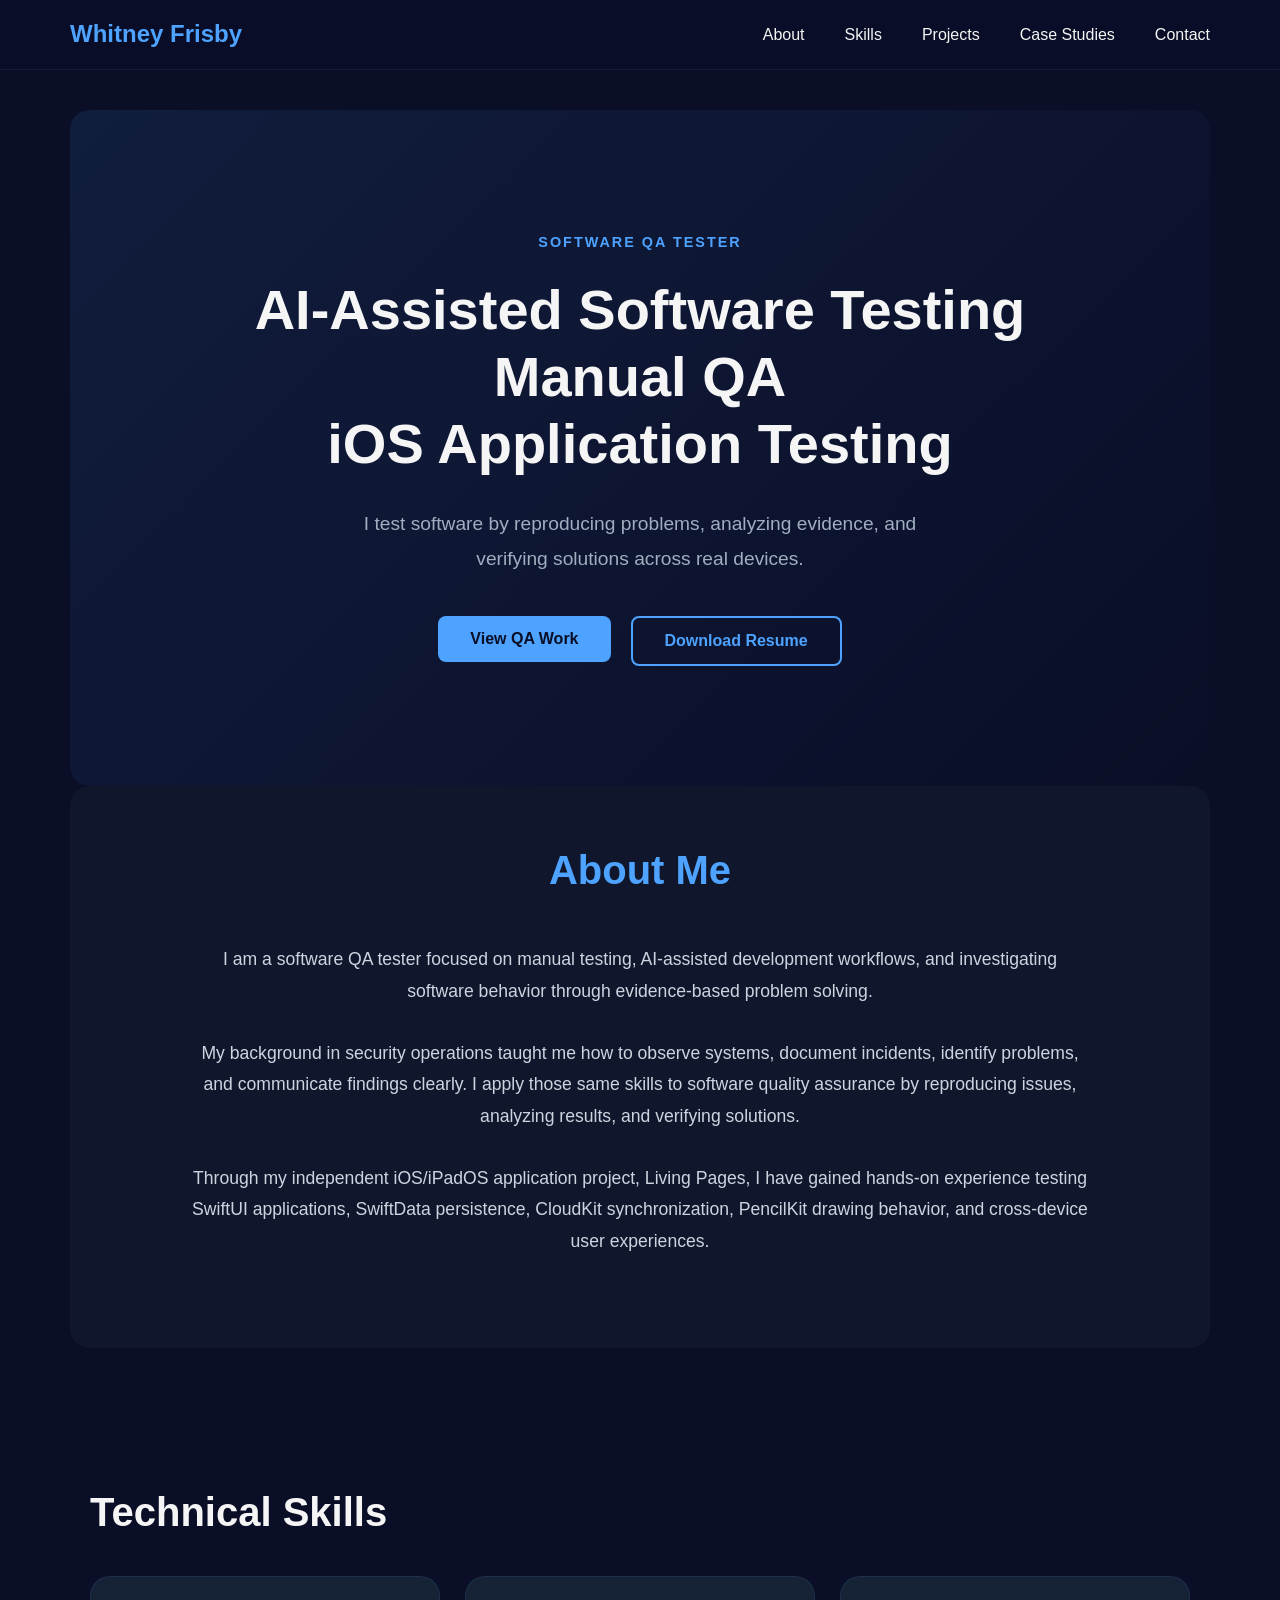
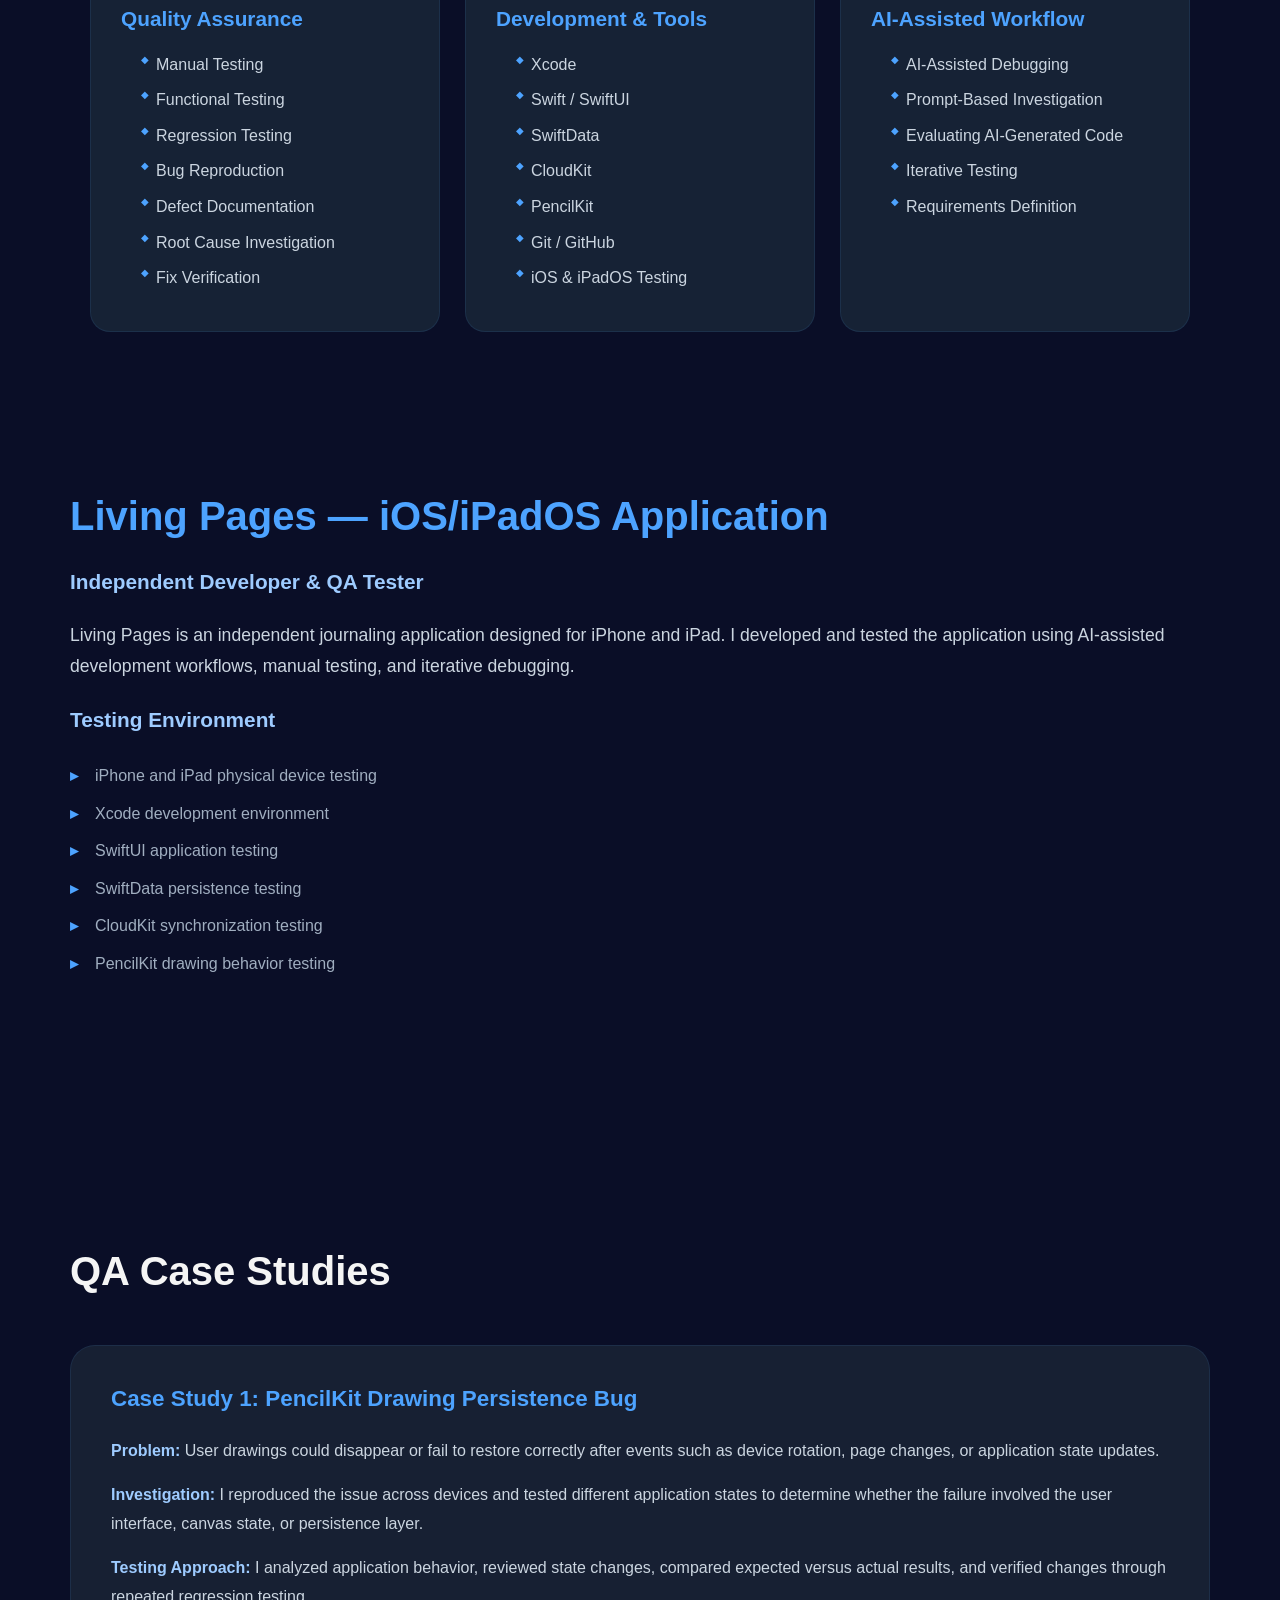
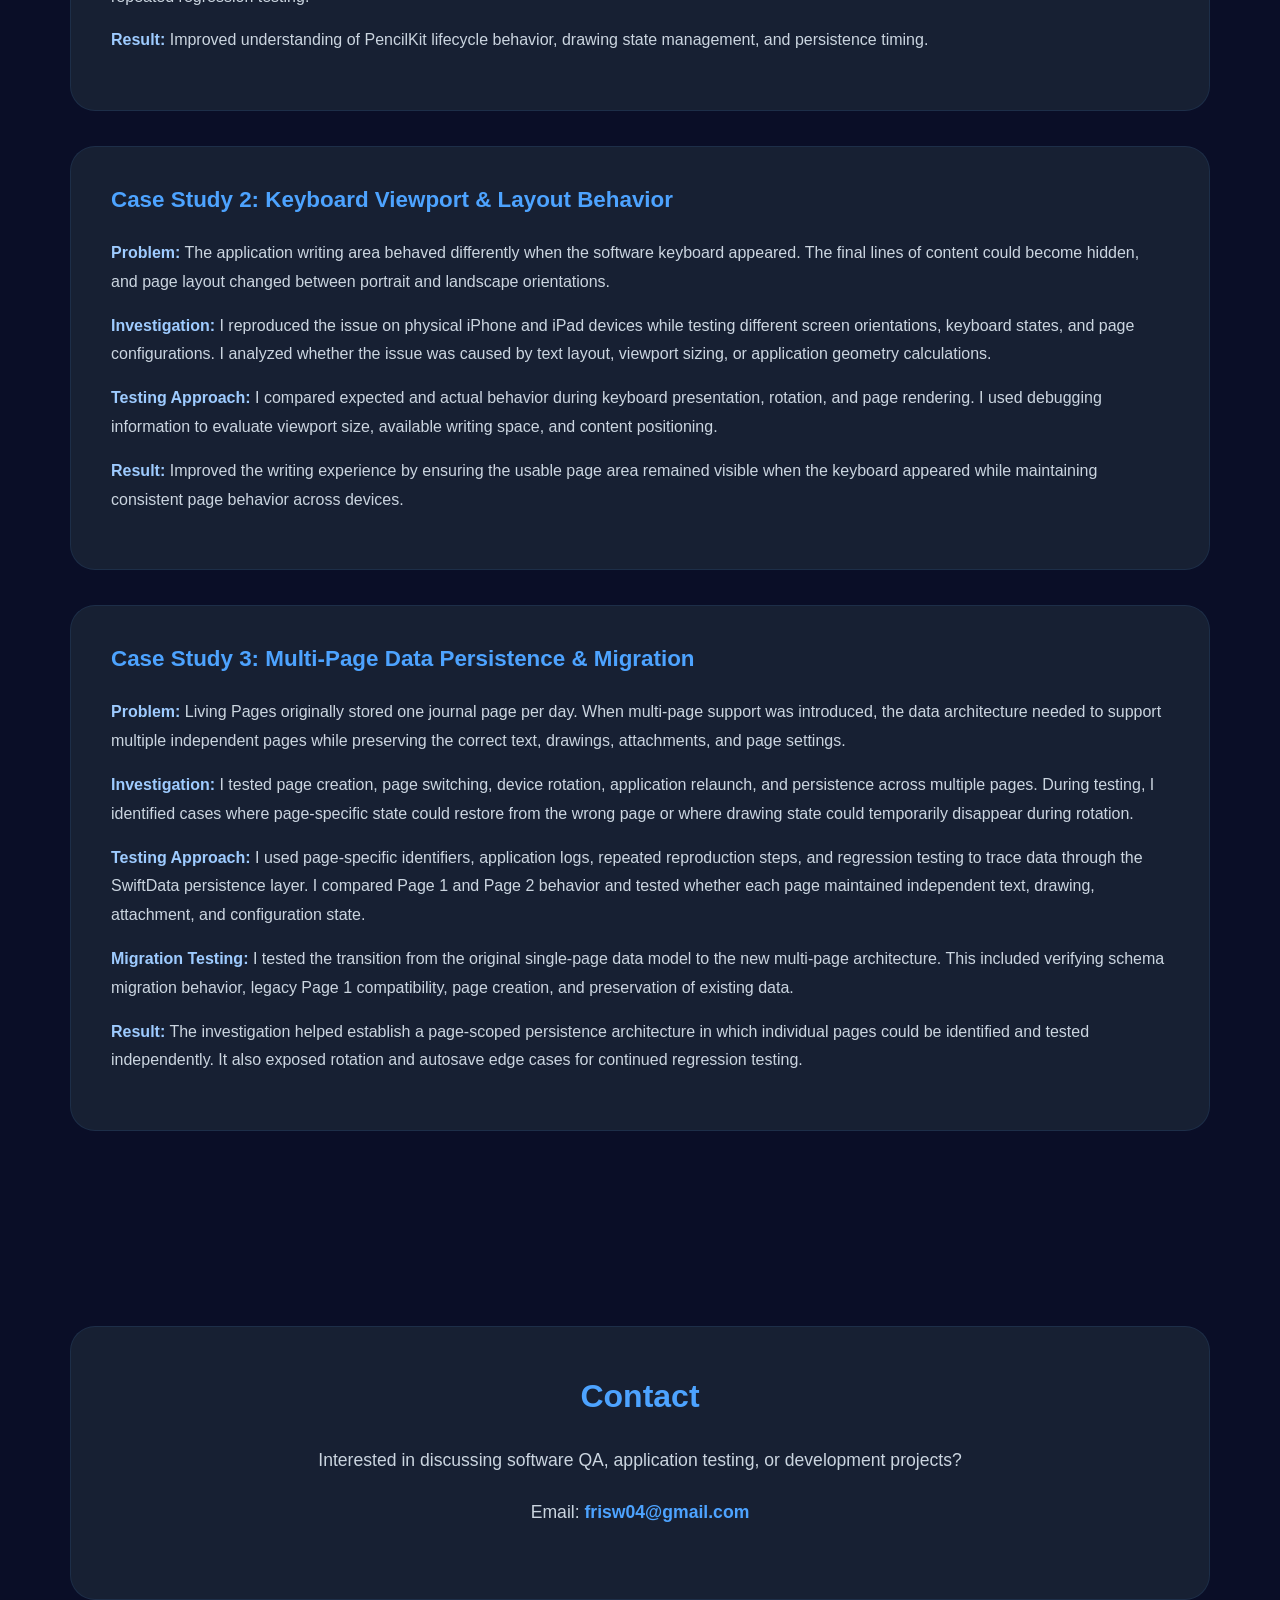
==== index.html @ 01d876c3 "Add resume" ====
<!DOCTYPE html>

<head>

<meta charset="UTF-8">

<meta name="viewport" content="width=device-width, initial-scale=1.0">

<title>
Whitney Frisby | Software QA Tester
</title>

<link rel="stylesheet" href="css/style.css">

</head>


<body>


<header>

<nav>

<h2>
Whitney Frisby
</h2>


<ul>

<li>
<a href="#about">About</a>
</li>

<li>
<a href="#skills">Skills</a>
</li>

<li>
<a href="#projects">Projects</a>
</li>

<li>
<a href="#case-studies">Case Studies</a>
</li>

<li>
<a href="#contact">Contact</a>
</li>

</ul>


</nav>

</header>



<main>


<section id="hero">


<p>
SOFTWARE QA TESTER
</p>



<h1>
AI-Assisted Software Testing
<br>
Manual QA
<br>
iOS Application Testing
</h1>



<p>

I test software by reproducing problems,
analyzing evidence, and verifying solutions
across real devices.

</p>



<div>


<a href="#case-studies">

<button>
View QA Work
</button>

</a>



<a href="documents/Whitney_Frisby_QA_AI_Testing_Resume1.pdf" target="_blank">

<button>
Download Resume
</button>

</a>


</div>


</section>


<section id="about">

<h2>
About Me
</h2>


<p>

I am a software QA tester focused on manual testing,
AI-assisted development workflows, and investigating
software behavior through evidence-based problem solving.

</p>


<p>

My background in security operations taught me how to
observe systems, document incidents, identify problems,
and communicate findings clearly. I apply those same
skills to software quality assurance by reproducing
issues, analyzing results, and verifying solutions.

</p>


<p>

Through my independent iOS/iPadOS application project,
Living Pages, I have gained hands-on experience testing
SwiftUI applications, SwiftData persistence, CloudKit
synchronization, PencilKit drawing behavior, and
cross-device user experiences.

</p>


</section>
<section id="skills">

<h2>
Technical Skills
</h2>


<div class="skills-container">


<div class="skill-card">

<h3>
Quality Assurance
</h3>

<ul>

<li>Manual Testing</li>

<li>Functional Testing</li>

<li>Regression Testing</li>

<li>Bug Reproduction</li>

<li>Defect Documentation</li>

<li>Root Cause Investigation</li>

<li>Fix Verification</li>

</ul>

</div>



<div class="skill-card">

<h3>
Development & Tools
</h3>

<ul>

<li>Xcode</li>

<li>Swift / SwiftUI</li>

<li>SwiftData</li>

<li>CloudKit</li>

<li>PencilKit</li>

<li>Git / GitHub</li>

<li>iOS & iPadOS Testing</li>

</ul>

</div>



<div class="skill-card">

<h3>
AI-Assisted Workflow
</h3>

<ul>

<li>AI-Assisted Debugging</li>

<li>Prompt-Based Investigation</li>

<li>Evaluating AI-Generated Code</li>

<li>Iterative Testing</li>

<li>Requirements Definition</li>

</ul>

</div>


</div>


</section>
<section id="projects">

<h2>
Living Pages — iOS/iPadOS Application
</h2>


<h3>
Independent Developer & QA Tester
</h3>


<p>

Living Pages is an independent journaling application
designed for iPhone and iPad. I developed and tested
the application using AI-assisted development workflows,
manual testing, and iterative debugging.

</p>


<h3>
Testing Environment
</h3>

<ul>

<li>iPhone and iPad physical device testing</li>

<li>Xcode development environment</li>

<li>SwiftUI application testing</li>

<li>SwiftData persistence testing</li>

<li>CloudKit synchronization testing</li>

<li>PencilKit drawing behavior testing</li>

</ul>

</section>

<section id="case-studies">

<h2>
QA Case Studies
</h2>

<div class="case-study-card">
    <h3>
    Case Study 1: PencilKit Drawing Persistence Bug
    </h3>


    <p>

    <strong>Problem:</strong>

    User drawings could disappear or fail to restore
    correctly after events such as device rotation,
    page changes, or application state updates.

    </p>


    <p>

    <strong>Investigation:</strong>

    I reproduced the issue across devices and tested
    different application states to determine whether
    the failure involved the user interface, canvas
    state, or persistence layer.

    </p>


    <p>

    <strong>Testing Approach:</strong>

    I analyzed application behavior, reviewed state
    changes, compared expected versus actual results,
    and verified changes through repeated regression
    testing.

    </p>


    <p>

    <strong>Result:</strong>

    Improved understanding of PencilKit lifecycle behavior,
    drawing state management, and persistence timing.

    </p>
</div>

<div class="case-study-card">
    <h3>Case Study 2: Keyboard Viewport & Layout Behavior</h3>

    <p>
    <strong>Problem:</strong> 
    The application writing area behaved differently when the software keyboard appeared.
    The final lines of content could become hidden, and page layout changed between portrait
    and landscape orientations.
    </p>

    <p>
    <strong>Investigation:</strong>
    I reproduced the issue on physical iPhone and iPad devices while testing different
    screen orientations, keyboard states, and page configurations. I analyzed whether the
    issue was caused by text layout, viewport sizing, or application geometry calculations.
    </p>

    <p>
    <strong>Testing Approach:</strong>
    I compared expected and actual behavior during keyboard presentation, rotation,
    and page rendering. I used debugging information to evaluate viewport size,
    available writing space, and content positioning.
    </p>

    <p>
    <strong>Result:</strong>
    Improved the writing experience by ensuring the usable page area remained visible
    when the keyboard appeared while maintaining consistent page behavior across devices.
    </p>
    </div>

<div class="case-study-card">
    <h3>Case Study 3: Multi-Page Data Persistence & Migration</h3>

    <p>
    <strong>Problem:</strong>
    Living Pages originally stored one journal page per day. When multi-page support
    was introduced, the data architecture needed to support multiple independent pages
    while preserving the correct text, drawings, attachments, and page settings.
    </p>

    <p>
    <strong>Investigation:</strong>
    I tested page creation, page switching, device rotation, application relaunch,
    and persistence across multiple pages. During testing, I identified cases where
    page-specific state could restore from the wrong page or where drawing state could
    temporarily disappear during rotation.
    </p>

    <p>
    <strong>Testing Approach:</strong>
    I used page-specific identifiers, application logs, repeated reproduction steps,
    and regression testing to trace data through the SwiftData persistence layer.
    I compared Page 1 and Page 2 behavior and tested whether each page maintained
    independent text, drawing, attachment, and configuration state.
    </p>

    <p>
    <strong>Migration Testing:</strong>
    I tested the transition from the original single-page data model to the new
    multi-page architecture. This included verifying schema migration behavior,
    legacy Page 1 compatibility, page creation, and preservation of existing data.
    </p>

    <p>
    <strong>Result:</strong>
    The investigation helped establish a page-scoped persistence architecture in which
    individual pages could be identified and tested independently. It also exposed
    rotation and autosave edge cases for continued regression testing.
    </p>
</div>
</section>
<section id="contact">

    <h2>Contact</h2>

    <p>
        Interested in discussing software QA, application testing,
        or development projects?
    </p>

    <p>
        Email: <a href="mailto:frisw04@gmail.com">frisw04@gmail.com</a>
    </p>

</section>
</main>



</body>

</html>
---- css/style.css ----
/* ==================== GLOBAL STYLES ==================== */

* {
  margin: 0;
  padding: 0;
  box-sizing: border-box;
}

body {
  font-family: -apple-system, BlinkMacSystemFont, 'Segoe UI', Roboto, 'Helvetica Neue', Arial, sans-serif;
  background-color: #0a0e27;
  color: #f5f5f5;
  line-height: 1.6;
}

h1, h2, h3, h4, h5, h6 {
  font-weight: 600;
  line-height: 1.2;
}

a {
  color: inherit;
  text-decoration: none;
}

button {
  font-family: inherit;
  cursor: pointer;
  border: none;
  border-radius: 8px;
  padding: 12px 24px;
  font-weight: 600;
  transition: all 0.3s ease;
}

/* ==================== HEADER & NAVIGATION ==================== */

header {
  background-color: rgba(10, 14, 39, 0.95);
  backdrop-filter: blur(10px);
  position: sticky;
  top: 0;
  z-index: 100;
  border-bottom: 1px solid rgba(77, 163, 255, 0.1);
}

nav {
  max-width: 1200px;
  margin: 0 auto;
  padding: 20px 30px;
  display: flex;
  justify-content: space-between;
  align-items: center;
}

nav h2 {
  font-size: 1.5rem;
  color: #4da3ff;
}

nav ul {
  display: flex;
  list-style: none;
  gap: 40px;
}

nav a {
  color: #f5f5f5;
  transition: color 0.3s ease;
  font-size: 1rem;
}

nav a:hover {
  color: #4da3ff;
}

/* ==================== MAIN & SECTIONS ==================== */

main {
  max-width: 1200px;
  margin: 0 auto;
  padding: 0 30px;
}

section {
  padding: 80px 0;
}

section h2 {
  font-size: 2.5rem;
  margin-bottom: 40px;
  color: #f5f5f5;
}

section h3 {
  color: #4da3ff;
  font-size: 1.5rem;
  margin-bottom: 20px;
}

section p {
  font-size: 1.1rem;
  color: #d1d5db;
  margin-bottom: 20px;
  line-height: 1.8;
}

/* ==================== HERO SECTION ==================== */

#hero {
  text-align: center;
  padding: 120px 30px;
  background: linear-gradient(135deg, rgba(77, 163, 255, 0.1) 0%, rgba(10, 14, 39, 0) 100%);
  border-radius: 20px;
  margin-top: 40px;
}

#hero > p:first-child {
  color: #4da3ff;
  font-size: 0.9rem;
  text-transform: uppercase;
  letter-spacing: 2px;
  margin-bottom: 20px;
  font-weight: 700;
}

#hero h1 {
  font-size: 3.5rem;
  margin-bottom: 30px;
  color: #f5f5f5;
  line-height: 1.2;
}

#hero > p:nth-of-type(2) {
  font-size: 1.2rem;
  color: #a0aec0;
  max-width: 600px;
  margin: 0 auto 40px;
}

#hero div {
  display: flex;
  gap: 20px;
  justify-content: center;
  flex-wrap: wrap;
}

#hero button {
  background-color: #4da3ff;
  color: #0a0e27;
  padding: 14px 32px;
  font-size: 1rem;
  border-radius: 8px;
  font-weight: 700;
  transition: all 0.3s ease;
}

#hero button:hover {
  background-color: #3d8ae6;
  transform: translateY(-2px);
  box-shadow: 0 10px 20px rgba(77, 163, 255, 0.2);
}

#hero a:nth-child(2) button {
  background-color: transparent;
  color: #4da3ff;
  border: 2px solid #4da3ff;
}

#hero a:nth-child(2) button:hover {
  background-color: #4da3ff;
  color: #0a0e27;
}

/* ==================== ABOUT SECTION ==================== */

#about {
  background-color: rgba(23, 32, 51, 0.5);
  border-radius: 20px;
  padding: 60px 40px;
  margin-bottom: 60px;
}

#about h2 {
  color: #4da3ff;
  text-align: center;
  margin-bottom: 50px;
}

#about p {
  max-width: 900px;
  margin: 0 auto 30px;
  font-size: 1.1rem;
  text-align: center;
  color: #cbd5e0;
}

/* ==================== PROJECTS SECTION (LIVING PAGES INTRO) ==================== */

#projects {
  margin-bottom: 60px;
}

#projects h2 {
  color: #4da3ff;
  font-size: 2.5rem;
  margin-bottom: 30px;
}

#projects h3 {
  color: #9ecbff;
  font-size: 1.3rem;
  margin-bottom: 25px;
  margin-top: 25px;
}

#projects > p {
  font-size: 1.1rem;
  color: #cbd5e0;
  margin-bottom: 25px;
  line-height: 1.8;
}

#projects ul {
  list-style: none;
  margin: 30px 0;
  padding: 0;
}

#projects li {
  color: #a0aec0;
  margin-bottom: 12px;
  padding-left: 25px;
  position: relative;
}

#projects li:before {
  content: '▸';
  position: absolute;
  left: 0;
  color: #4da3ff;
  font-weight: bold;
}

/* ==================== SKILLS SECTION ==================== */

#skills {
  max-width: 1100px;
  margin: auto;
  padding: 80px 0;
}

#skills h2 {
  font-size: 2.5rem;
  margin-bottom: 40px;
}

.skills-container {
  display: grid;
  grid-template-columns: repeat(3, 1fr);
  gap: 25px;
}

.skill-card {
  background: #162235;
  padding: 30px;
  border-radius: 20px;
  transition: all 0.3s ease;
  border: 1px solid rgba(77, 163, 255, 0.1);
}

.skill-card:hover {
  background: #1a2d47;
  border-color: rgba(77, 163, 255, 0.3);
  transform: translateY(-5px);
  box-shadow: 0 10px 30px rgba(77, 163, 255, 0.15);
}

.skill-card h3 {
  color: #4da3ff;
  margin-bottom: 20px;
  font-size: 1.3rem;
}

.skill-card ul {
  padding-left: 20px;
  list-style: none;
}

.skill-card li {
  margin-bottom: 10px;
  color: #cbd5e0;
  position: relative;
  padding-left: 15px;
}

.skill-card li:before {
  content: '◆';
  position: absolute;
  left: 0;
  color: #4da3ff;
  font-size: 0.6rem;
}



/* ==================== CASE STUDIES SECTION ==================== */

#case-studies {
  margin-top: 80px;
  margin-bottom: 60px;
}

#case-studies h2 {
  color: #f5f5f5;
  font-size: 2.5rem;
  margin-bottom: 50px;
}

.case-study-card {
  background-color: #172033;
  border-radius: 25px;
  padding: 40px;
  margin-bottom: 35px;
  color: #f5f5f5;
  border: 1px solid rgba(77, 163, 255, 0.1);
  transition: all 0.3s ease;
}

.case-study-card:hover {
  border-color: rgba(77, 163, 255, 0.3);
  box-shadow: 0 10px 30px rgba(77, 163, 255, 0.1);
}

.case-study-card h3 {
  color: #4da3ff;
  margin-bottom: 25px;
  font-size: 1.4rem;
}

.case-study-card p {
  color: #cbd5e0;
  margin-bottom: 15px;
  font-size: 1rem;
  line-height: 1.8;
}

.case-study-card strong {
  color: #9ecbff;
  font-weight: 600;
}

/* ==================== CONTACT SECTION ==================== */

#contact {
  background-color: #172033;
  color: #f5f5f5;
  border-radius: 25px;
  padding: 50px;
  margin-top: 80px;
  margin-bottom: 50px;
  text-align: center;
  border: 1px solid rgba(77, 163, 255, 0.1);
}

#contact h2 {
  color: #4da3ff;
  font-size: 2rem;
  margin-bottom: 30px;
}

#contact p {
  color: #cbd5e0;
  font-size: 1.1rem;
  margin-bottom: 20px;
}

#contact a {
  color: #4da3ff;
  text-decoration: none;
  font-weight: 600;
  transition: color 0.3s ease;
}

#contact a:hover {
  color: #3d8ae6;
  text-decoration: underline;
}

/* ==================== RESPONSIVE DESIGN ==================== */

@media (max-width: 1024px) {
  nav ul {
    gap: 30px;
  }

  #hero h1 {
    font-size: 2.8rem;
  }

  .skills-container {
    grid-template-columns: repeat(2, 1fr);
  }
}

@media (max-width: 768px) {
  nav {
    flex-direction: column;
    gap: 20px;
  }

  nav h2 {
    font-size: 1.3rem;
  }

  nav ul {
    flex-direction: column;
    gap: 15px;
    text-align: center;
  }

  nav a {
    font-size: 0.95rem;
  }

  section {
    padding: 50px 0;
  }

  section h2 {
    font-size: 2rem;
  }

  section h3 {
    font-size: 1.2rem;
  }

  #hero {
    padding: 80px 20px;
    margin-top: 20px;
  }

  #hero h1 {
    font-size: 2.2rem;
  }

  #hero > p:nth-of-type(2) {
    font-size: 1rem;
  }

  #hero div {
    flex-direction: column;
    align-items: center;
    gap: 15px;
  }

  #hero button {
    width: 100%;
    max-width: 250px;
  }

  #about {
    padding: 40px 25px;
  }

  #about p {
    font-size: 1rem;
  }

  .skills-container {
    grid-template-columns: 1fr;
    gap: 20px;
  }

  .skill-card {
    padding: 25px;
  }

  .case-study-card {
    padding: 30px 25px;
  }

  .case-study-card h3 {
    font-size: 1.2rem;
  }

  .case-study-card p {
    font-size: 0.95rem;
  }

  #contact {
    padding: 40px 25px;
  }

  #contact h2 {
    font-size: 1.5rem;
  }

  #contact p {
    font-size: 1rem;
  }
}

@media (max-width: 480px) {
  main {
    padding: 0 20px;
  }

  nav {
    padding: 15px 20px;
  }

  nav h2 {
    font-size: 1.1rem;
  }

  nav a {
    font-size: 0.9rem;
  }

  section {
    padding: 30px 0;
  }

  section h2 {
    font-size: 1.6rem;
    margin-bottom: 25px;
  }

  section h3 {
    font-size: 1rem;
  }

  #hero {
    padding: 60px 15px;
  }

  #hero > p:first-child {
    font-size: 0.8rem;
  }

  #hero h1 {
    font-size: 1.8rem;
    margin-bottom: 20px;
  }

  #hero > p:nth-of-type(2) {
    font-size: 0.95rem;
    margin-bottom: 25px;
  }

  #hero button {
    padding: 12px 24px;
    font-size: 0.9rem;
  }

  #about {
    padding: 30px 20px;
    margin-bottom: 30px;
  }

  #about h2 {
    font-size: 1.5rem;
    margin-bottom: 25px;
  }

  #about p {
    font-size: 0.95rem;
    margin-bottom: 15px;
  }

  #projects > p {
    font-size: 1rem;
  }

  .skill-card {
    padding: 20px;
  }

  .skill-card h3 {
    font-size: 1.1rem;
    margin-bottom: 15px;
  }

  .skill-card li {
    font-size: 0.95rem;
    margin-bottom: 8px;
  }

  .case-study-card {
    padding: 20px;
    margin-bottom: 25px;
  }

  .case-study-card h3 {
    font-size: 1.1rem;
    margin-bottom: 15px;
  }

  .case-study-card p {
    font-size: 0.9rem;
    margin-bottom: 12px;
  }

  #contact {
    padding: 30px 20px;
    margin-top: 50px;
    margin-bottom: 30px;
  }

  #contact h2 {
    font-size: 1.3rem;
  }

  #contact p {
    font-size: 0.95rem;
  }
}
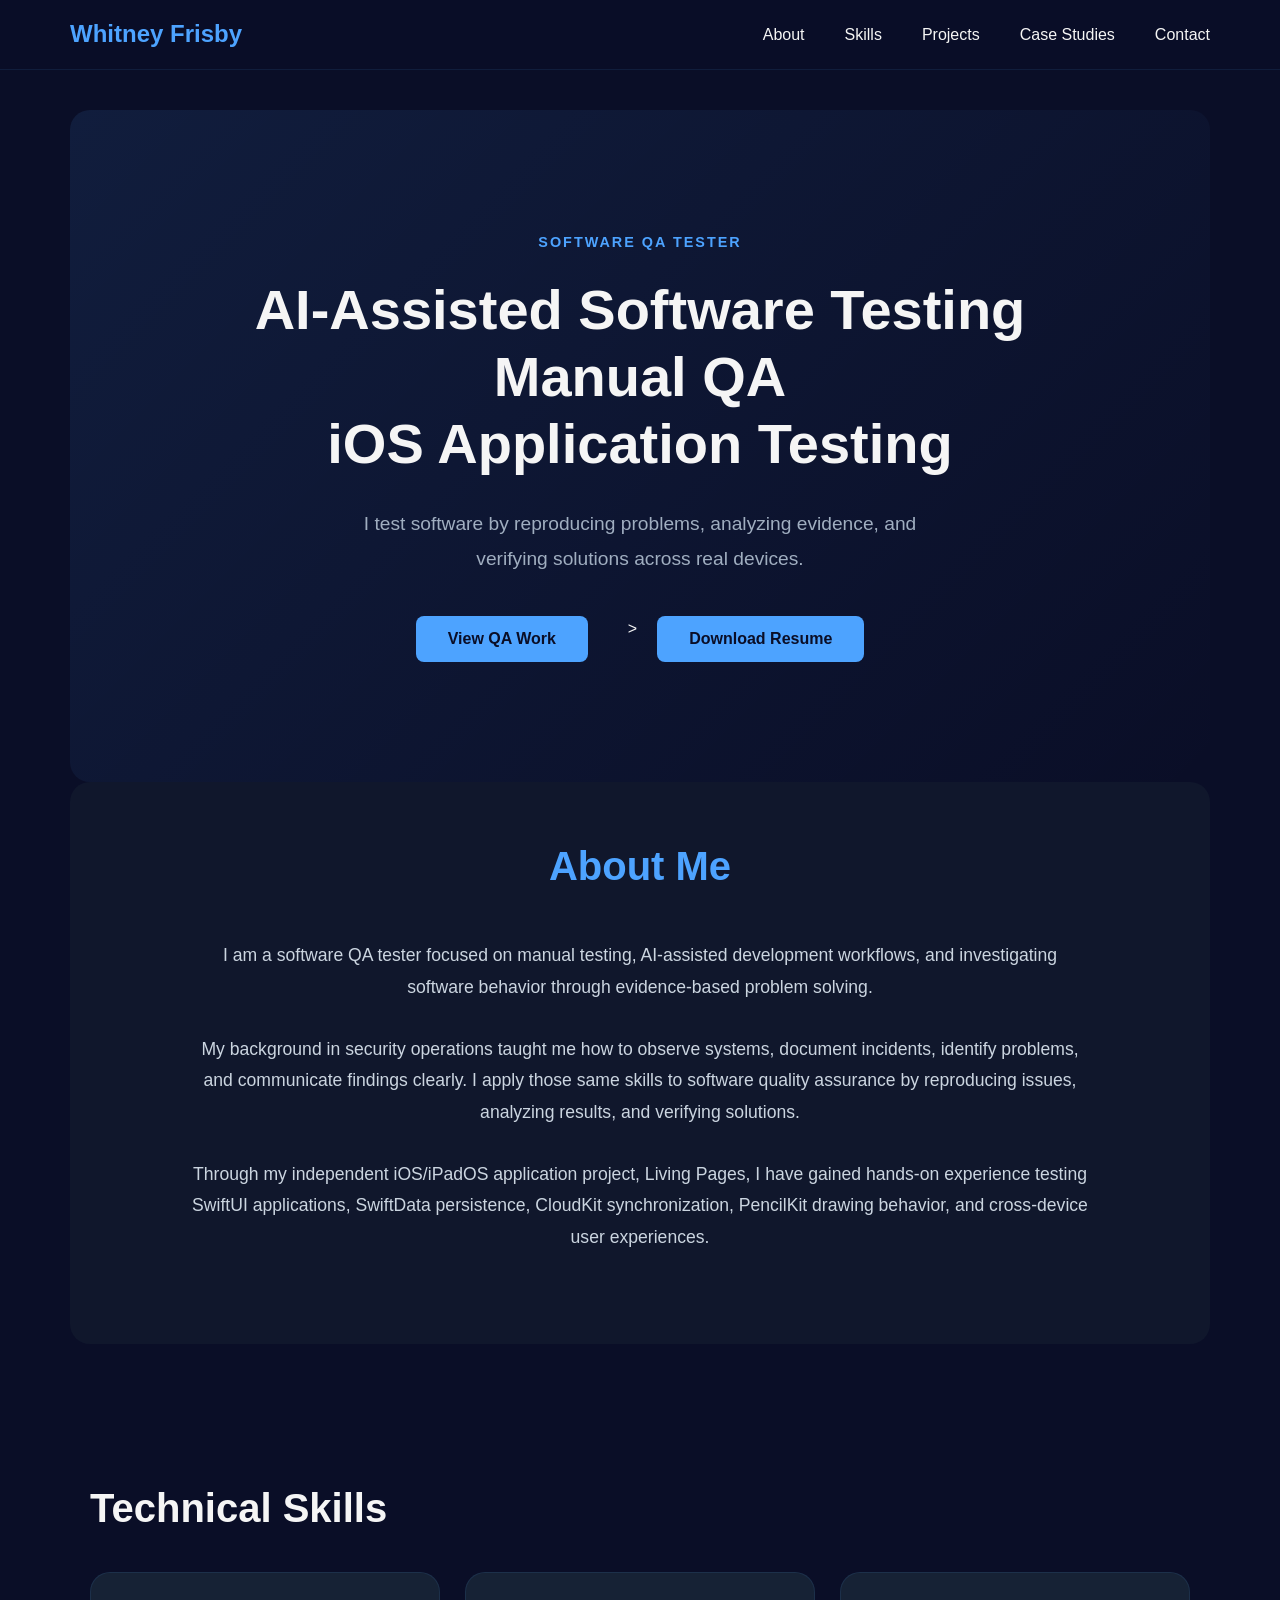
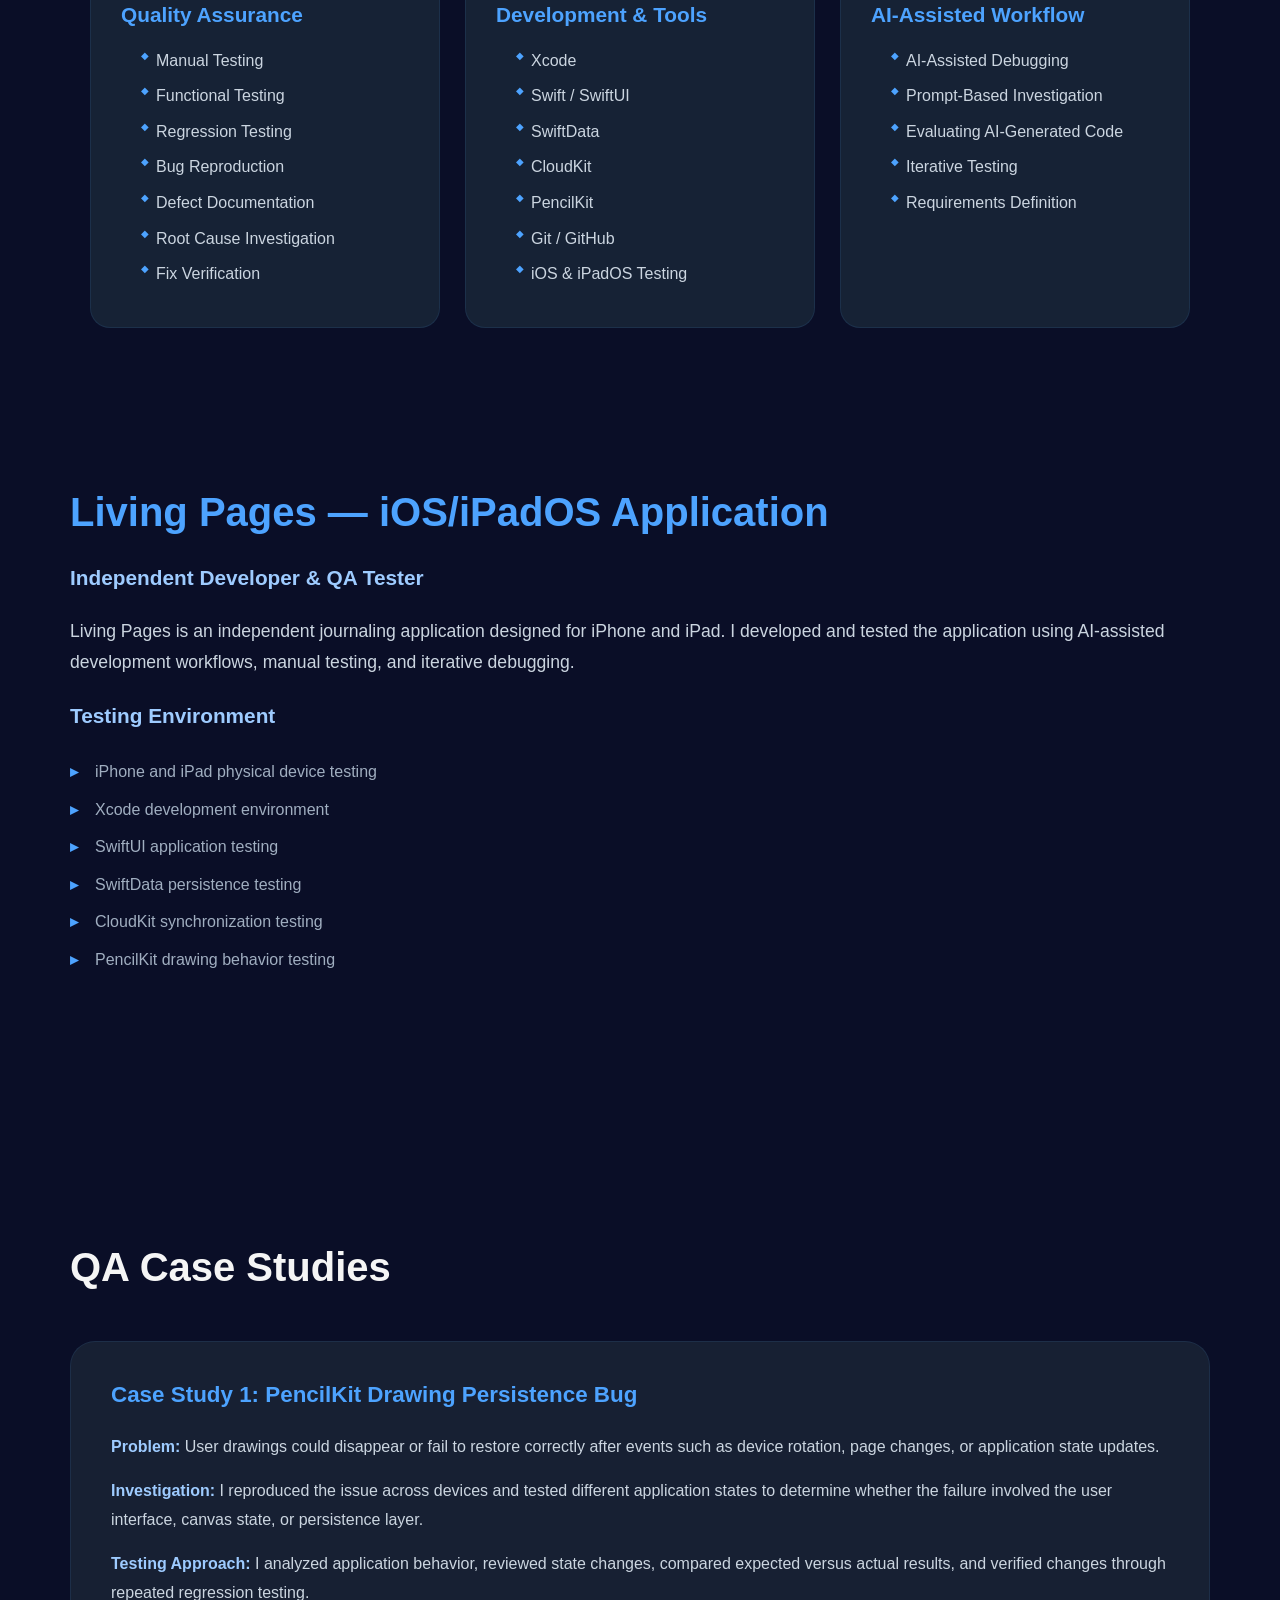
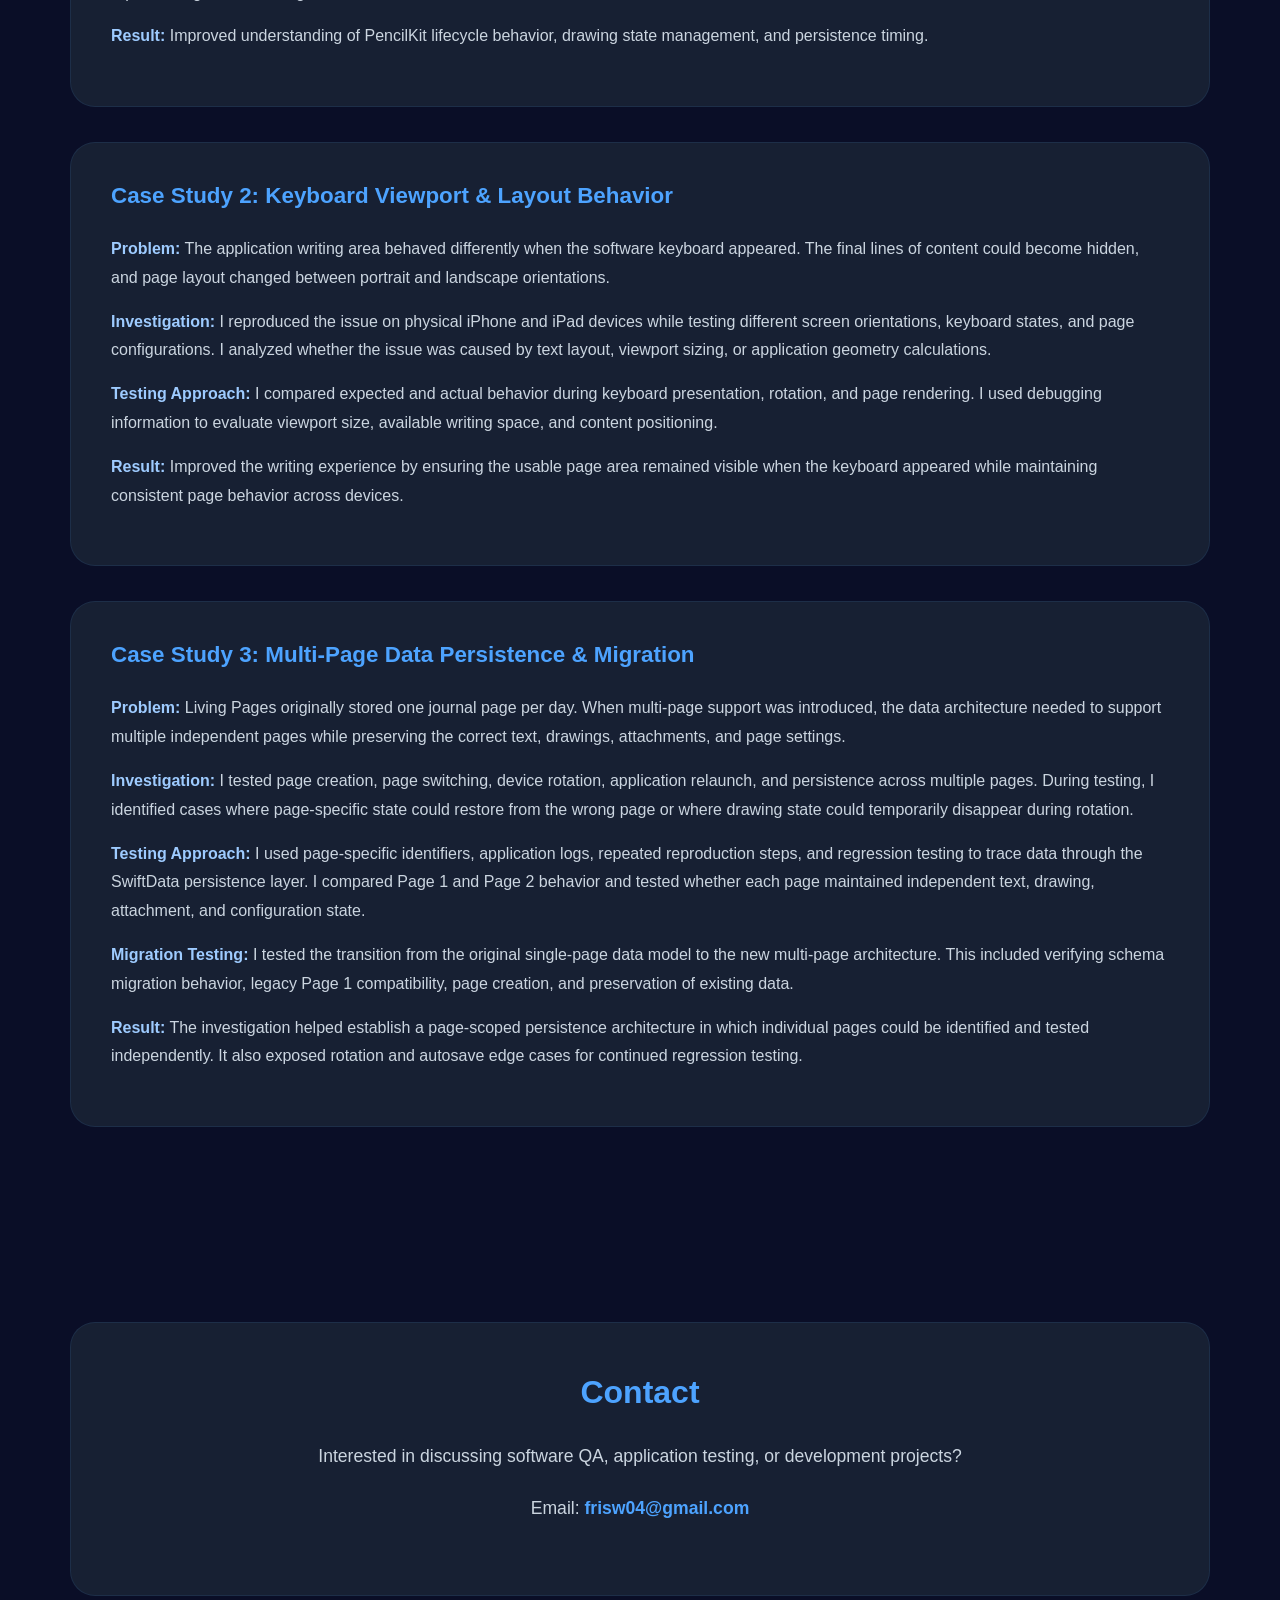
==== commit 332fce10: "fixed resume" ====
--- a/index.html
+++ b/index.html
@@ -103,7 +103,7 @@
 
 
 
-<a href="documents/Whitney_Frisby_QA_AI_Testing_Resume1.pdf" target="_blank">
+<a href="documents/Whitney_Frisby_QA_AI_Testing_Resume.pdf"></a>>
 
 <button>
 Download Resume
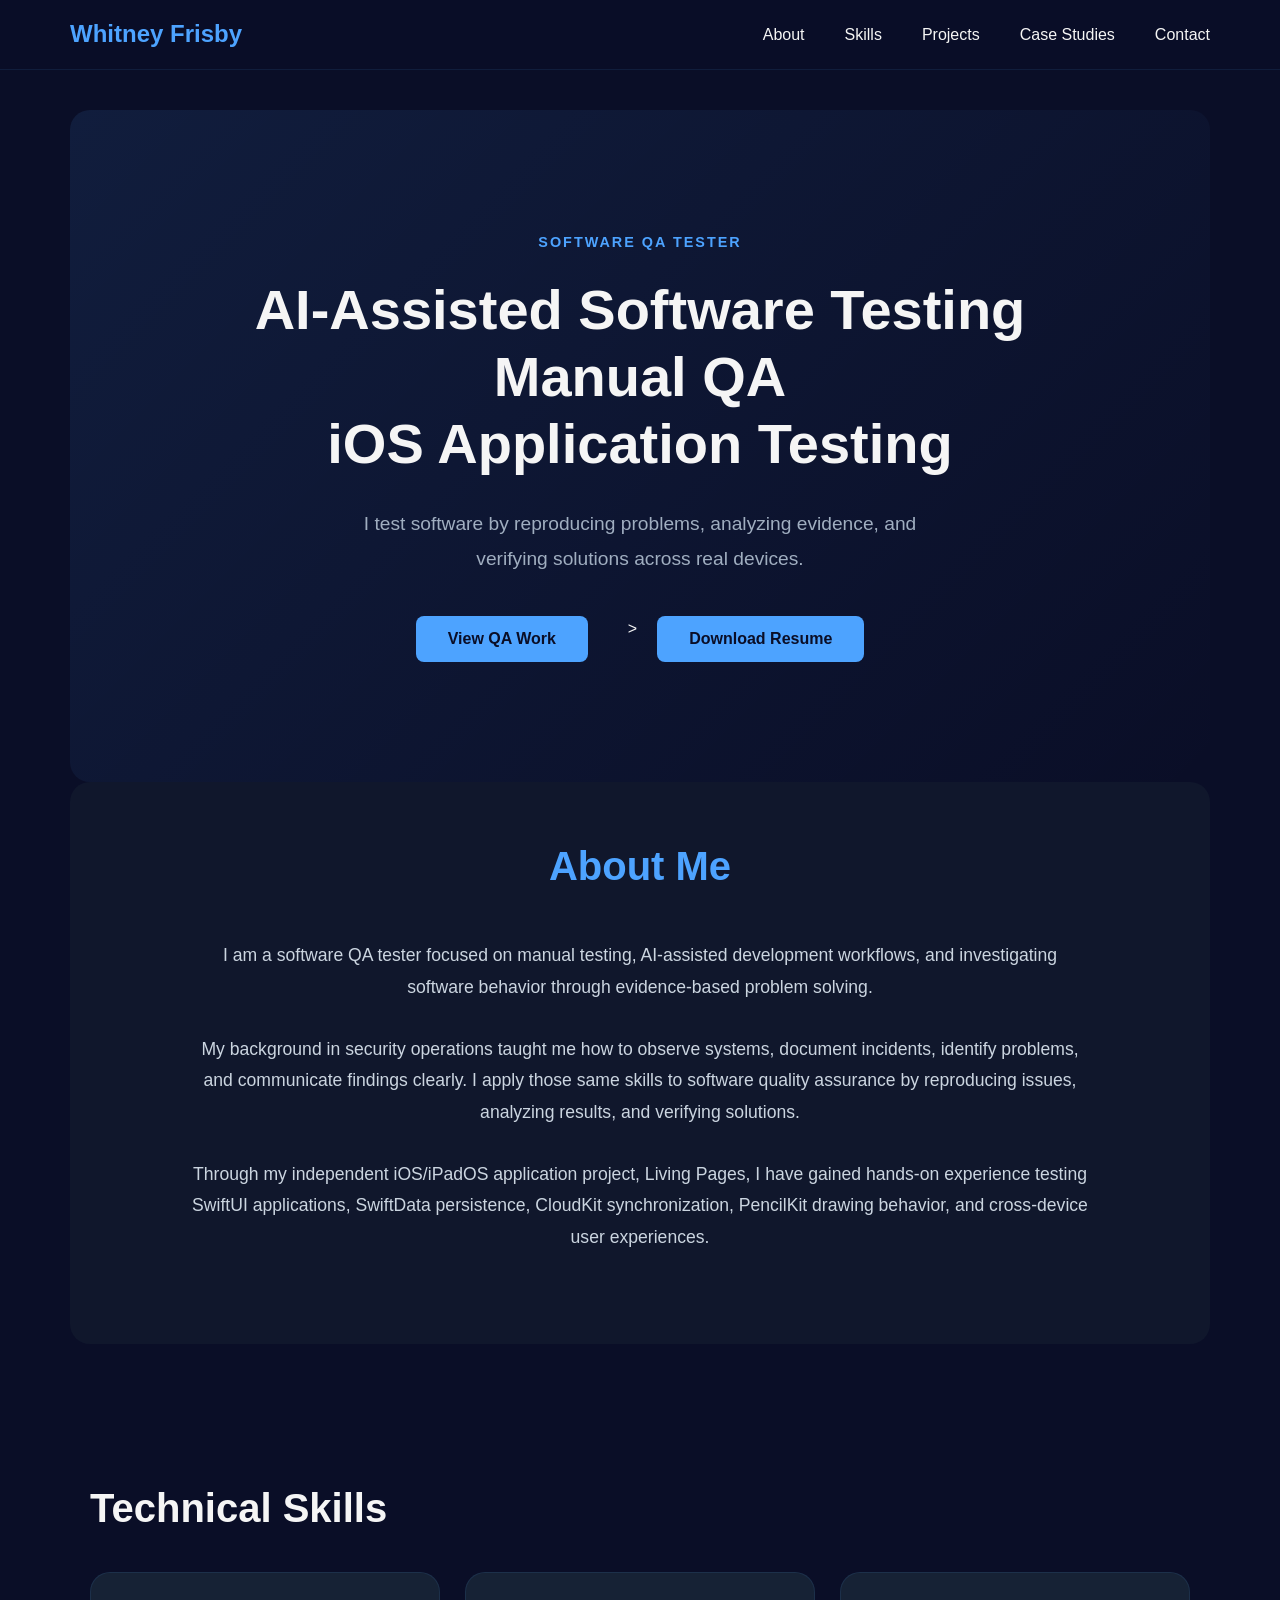
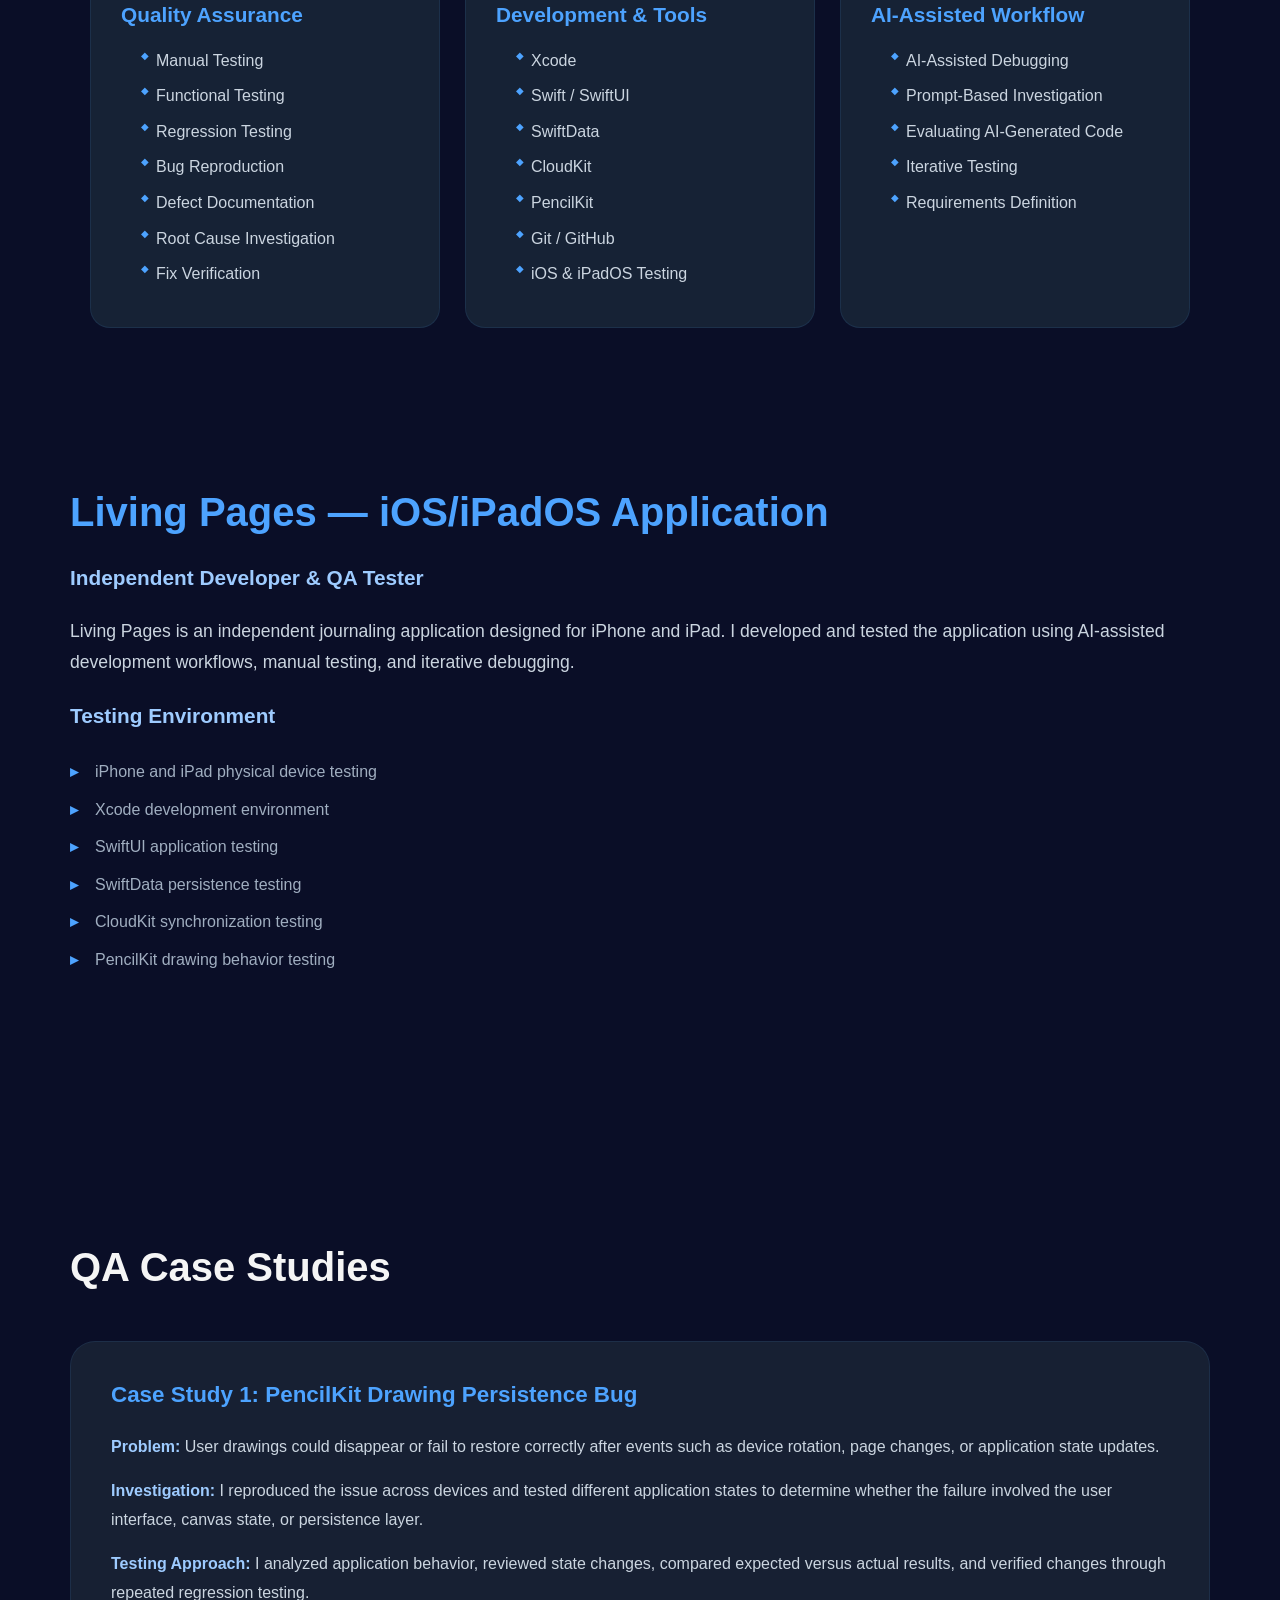
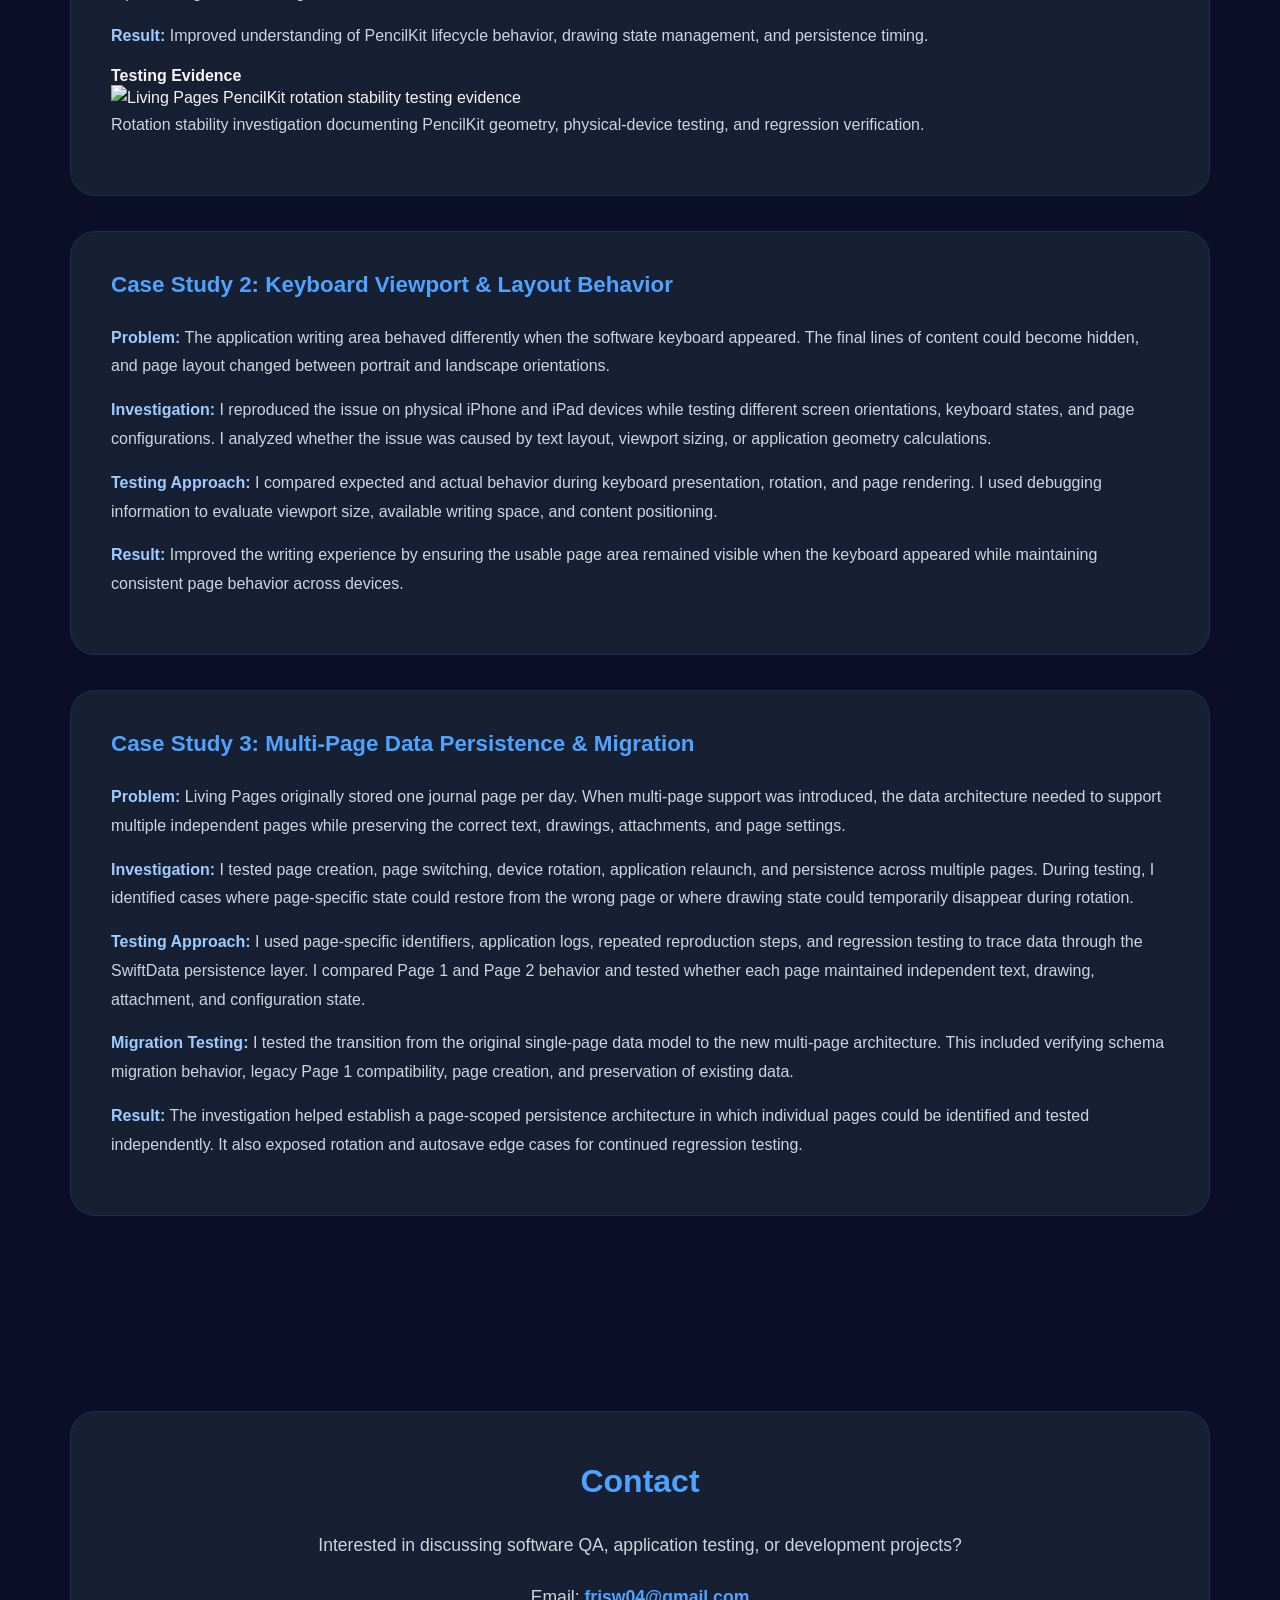
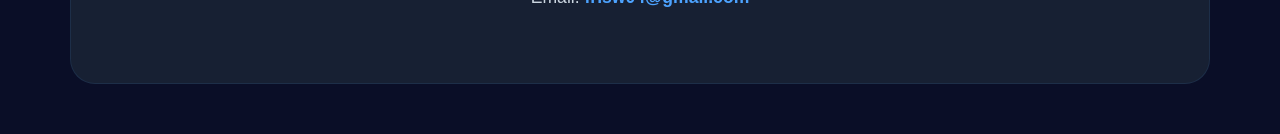
==== commit 658d75b7: "Add rotation stability case study image" ====
--- a/index.html
+++ b/index.html
@@ -349,6 +349,18 @@
     drawing state management, and persistence timing.
 
     </p>
+
+    <div class="evidence">
+        <h4>Testing Evidence</h4>
+        <img
+            src="images/pencilkit-rotation-case-study.png"
+            alt="Living Pages PencilKit rotation stability testing evidence"
+        >
+        <p class="evidence-caption">
+            Rotation stability investigation documenting PencilKit geometry,
+            physical-device testing, and regression verification.
+        </p>
+    </div>
 </div>
 
 <div class="case-study-card">
@@ -443,4 +455,4 @@
 
 </body>
 
-</html>+</html>
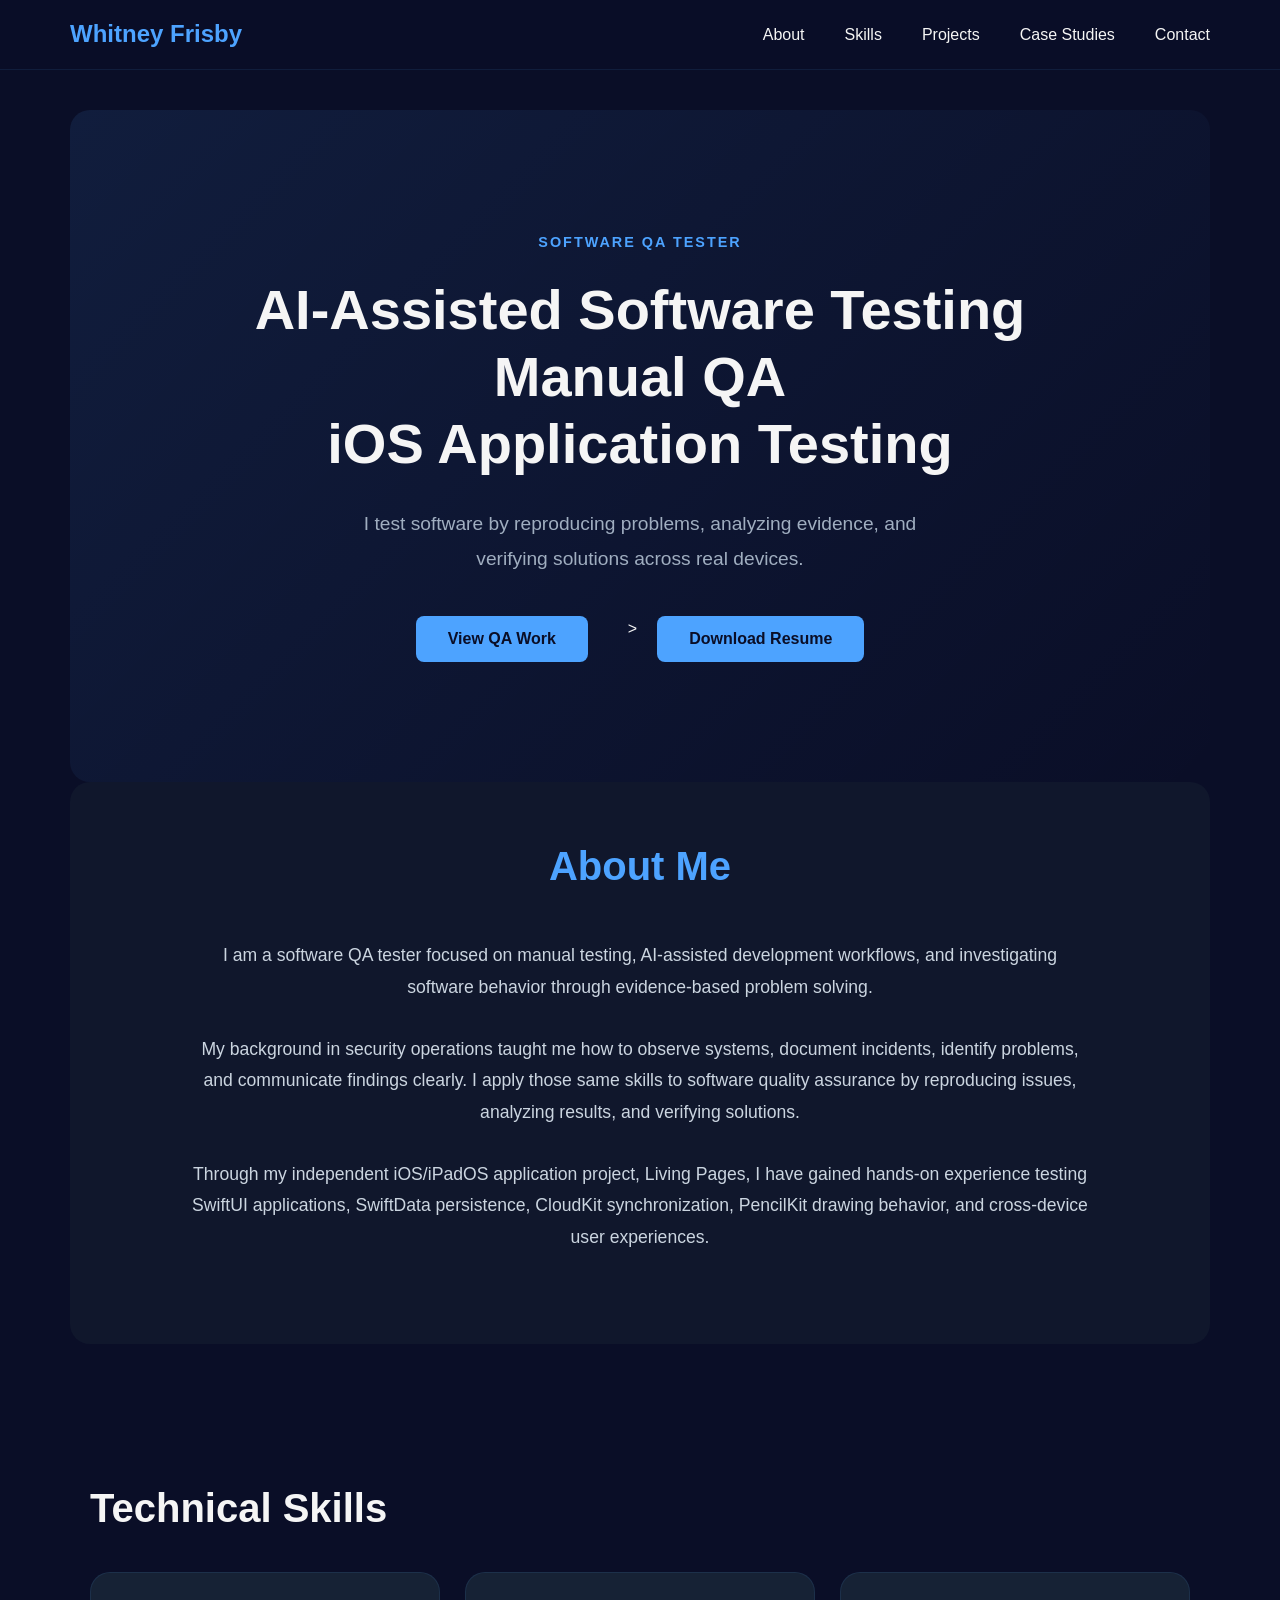
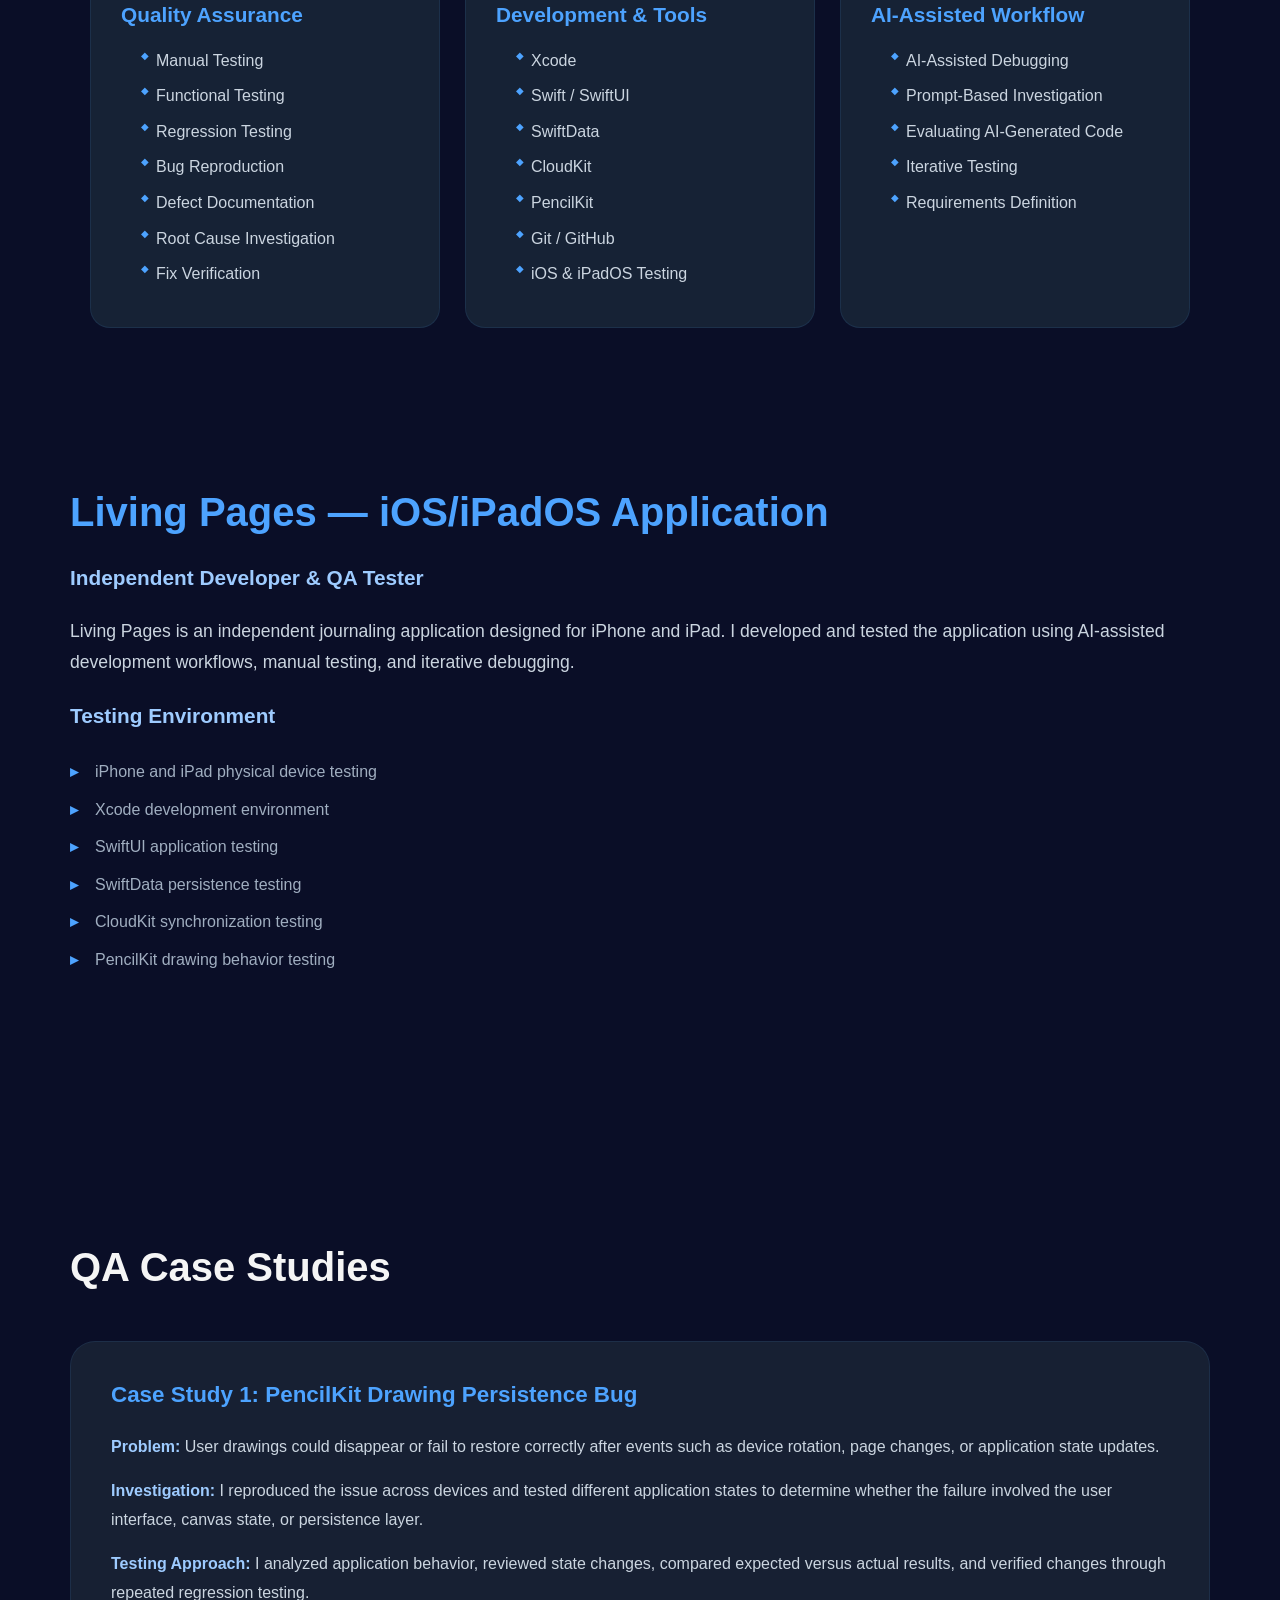
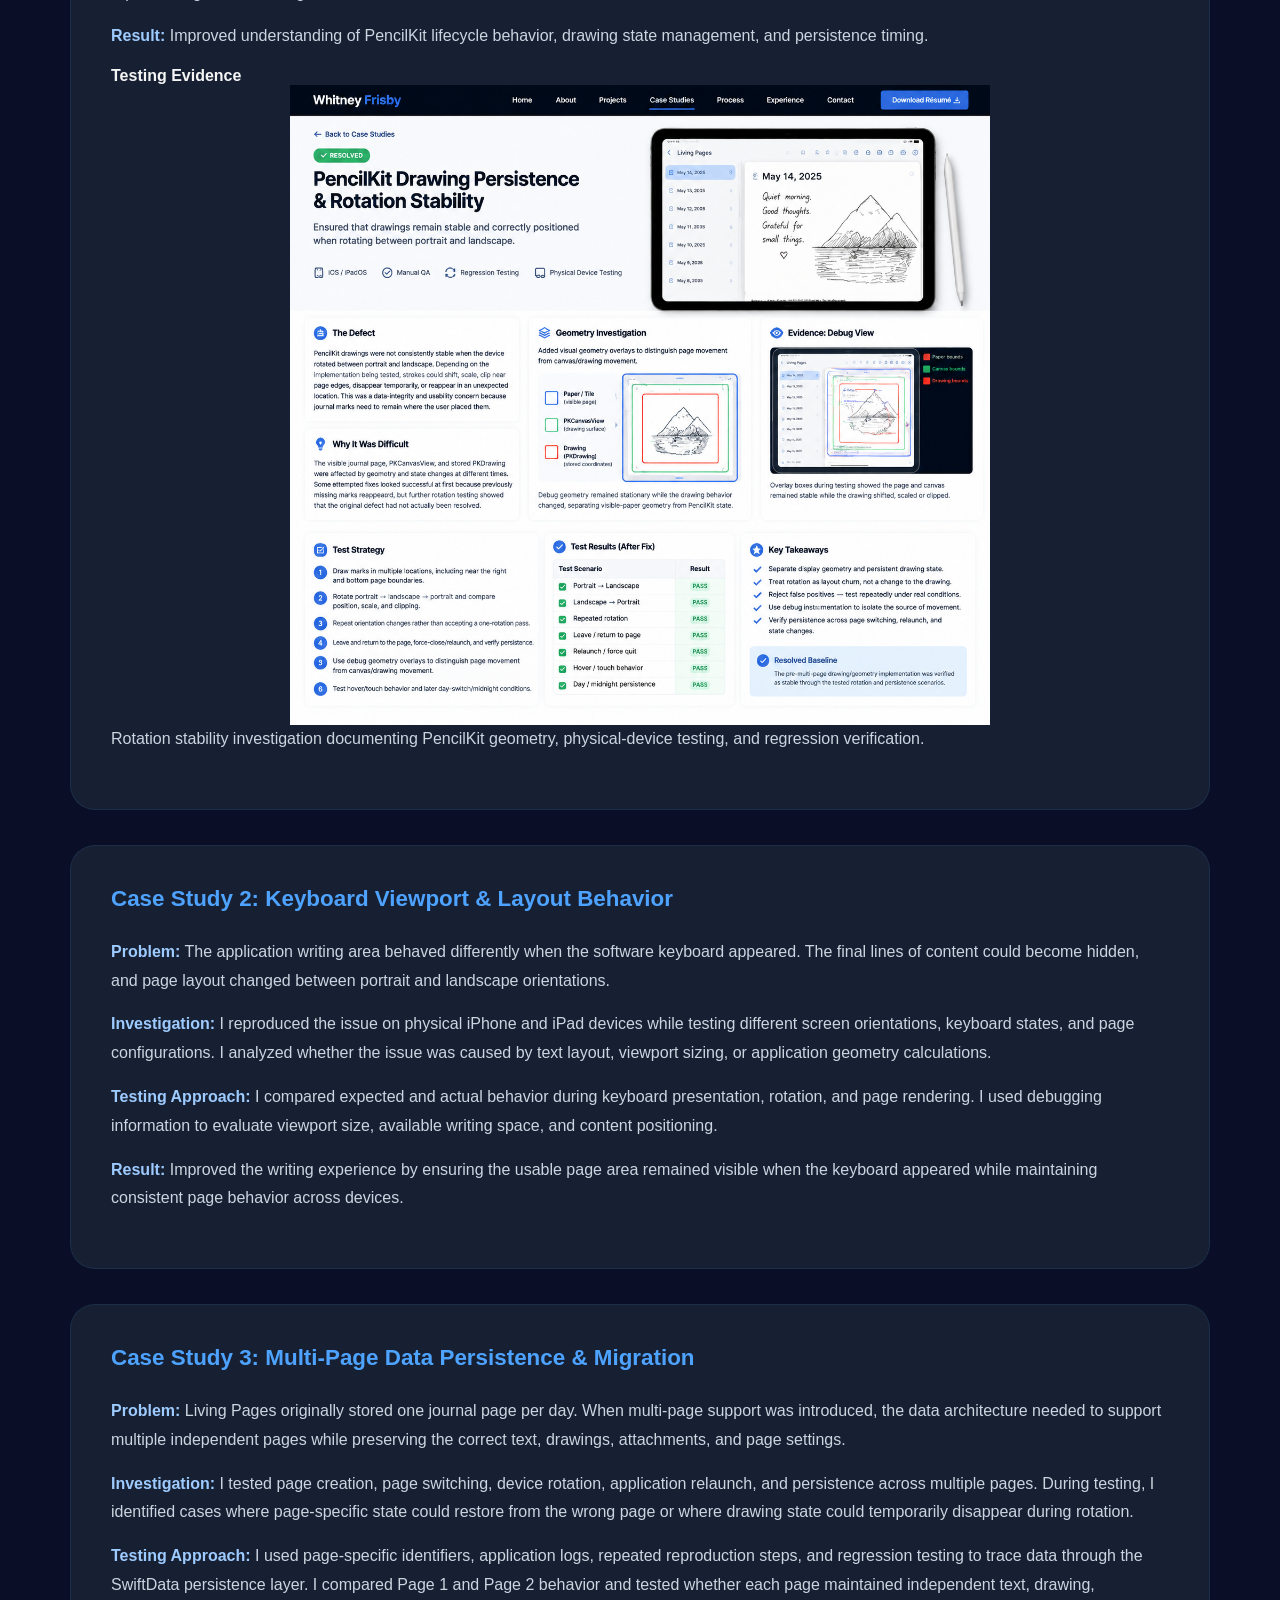
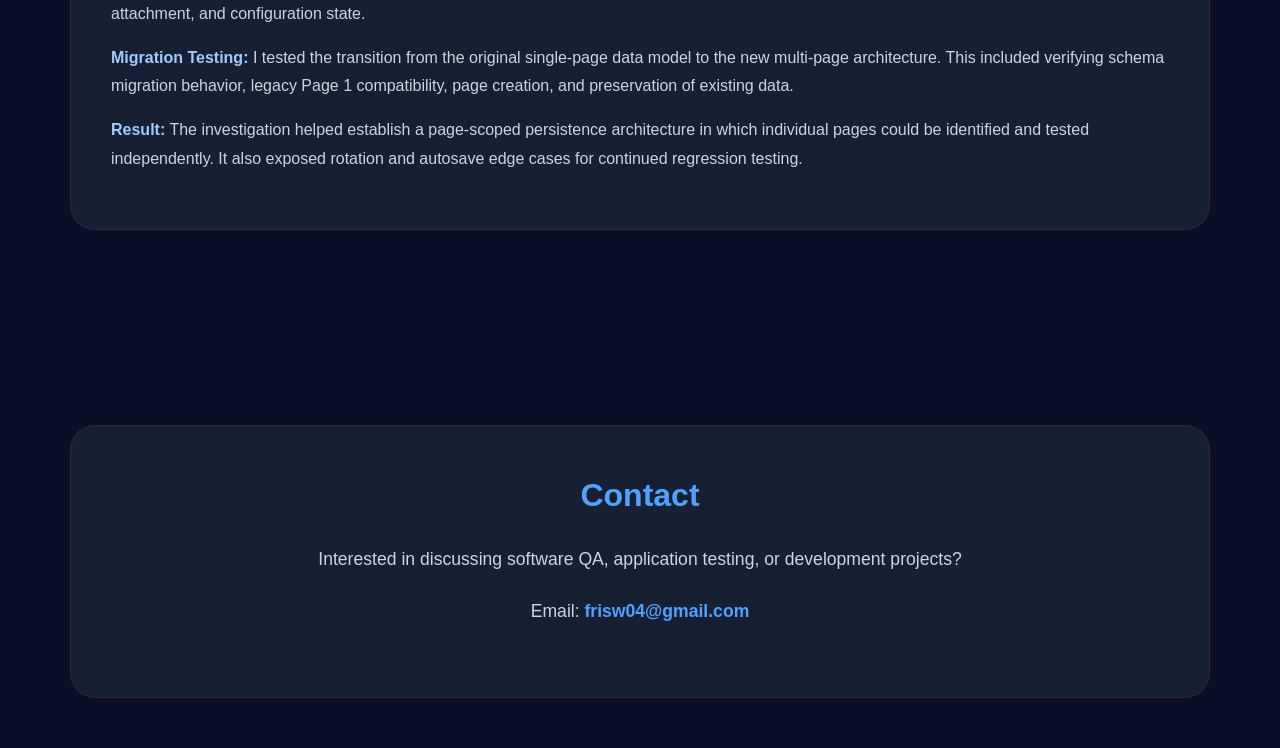
==== commit 36e88523: "Add visual evidence to PencilKit rotation case study" ====
--- a/index.html
+++ b/index.html
@@ -353,8 +353,9 @@
     <div class="evidence">
         <h4>Testing Evidence</h4>
         <img
-            src="images/pencilkit-rotation-case-study.png"
+            src="images/pencilkit-rotation-case-study/living-pages-rotation-stability-case-study.png"
             alt="Living Pages PencilKit rotation stability testing evidence"
+            style="width: 100%; max-width: 700px; height: auto; display: block; margin: 0 auto;"
         >
         <p class="evidence-caption">
             Rotation stability investigation documenting PencilKit geometry,
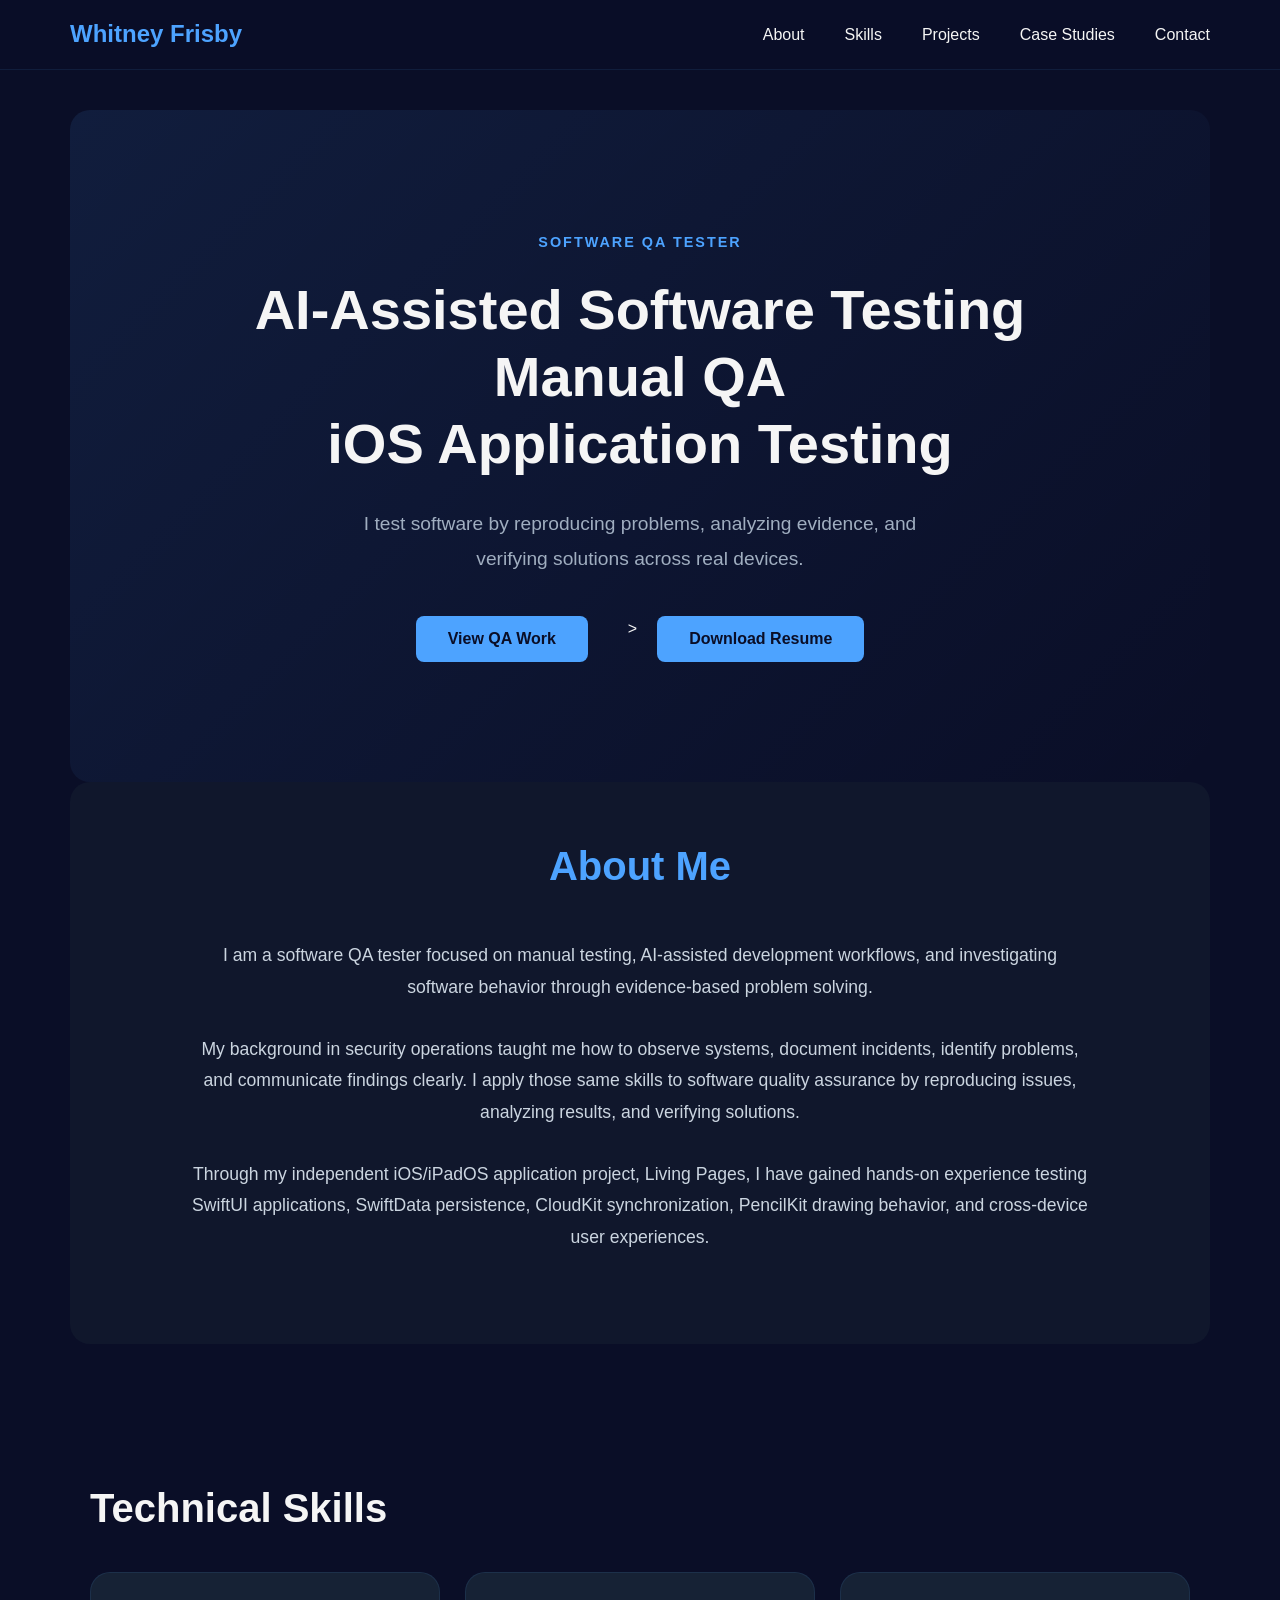
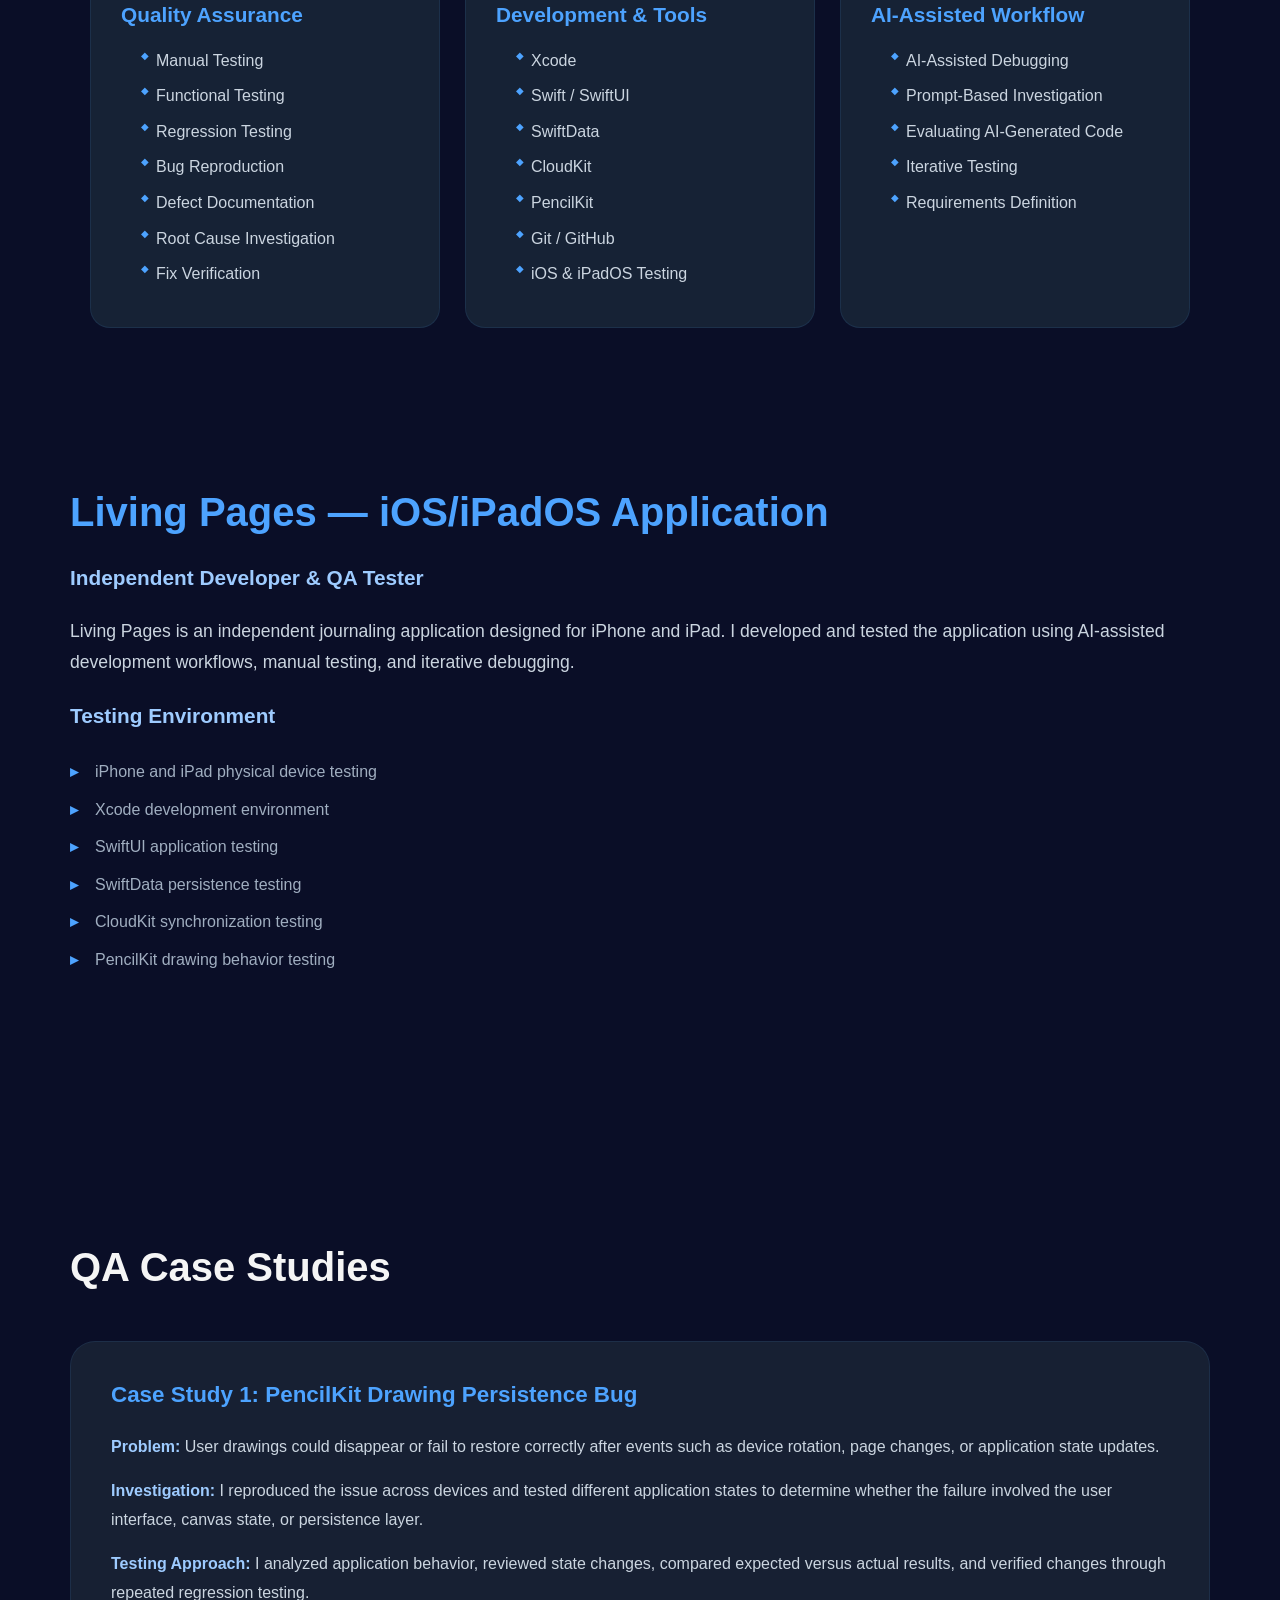
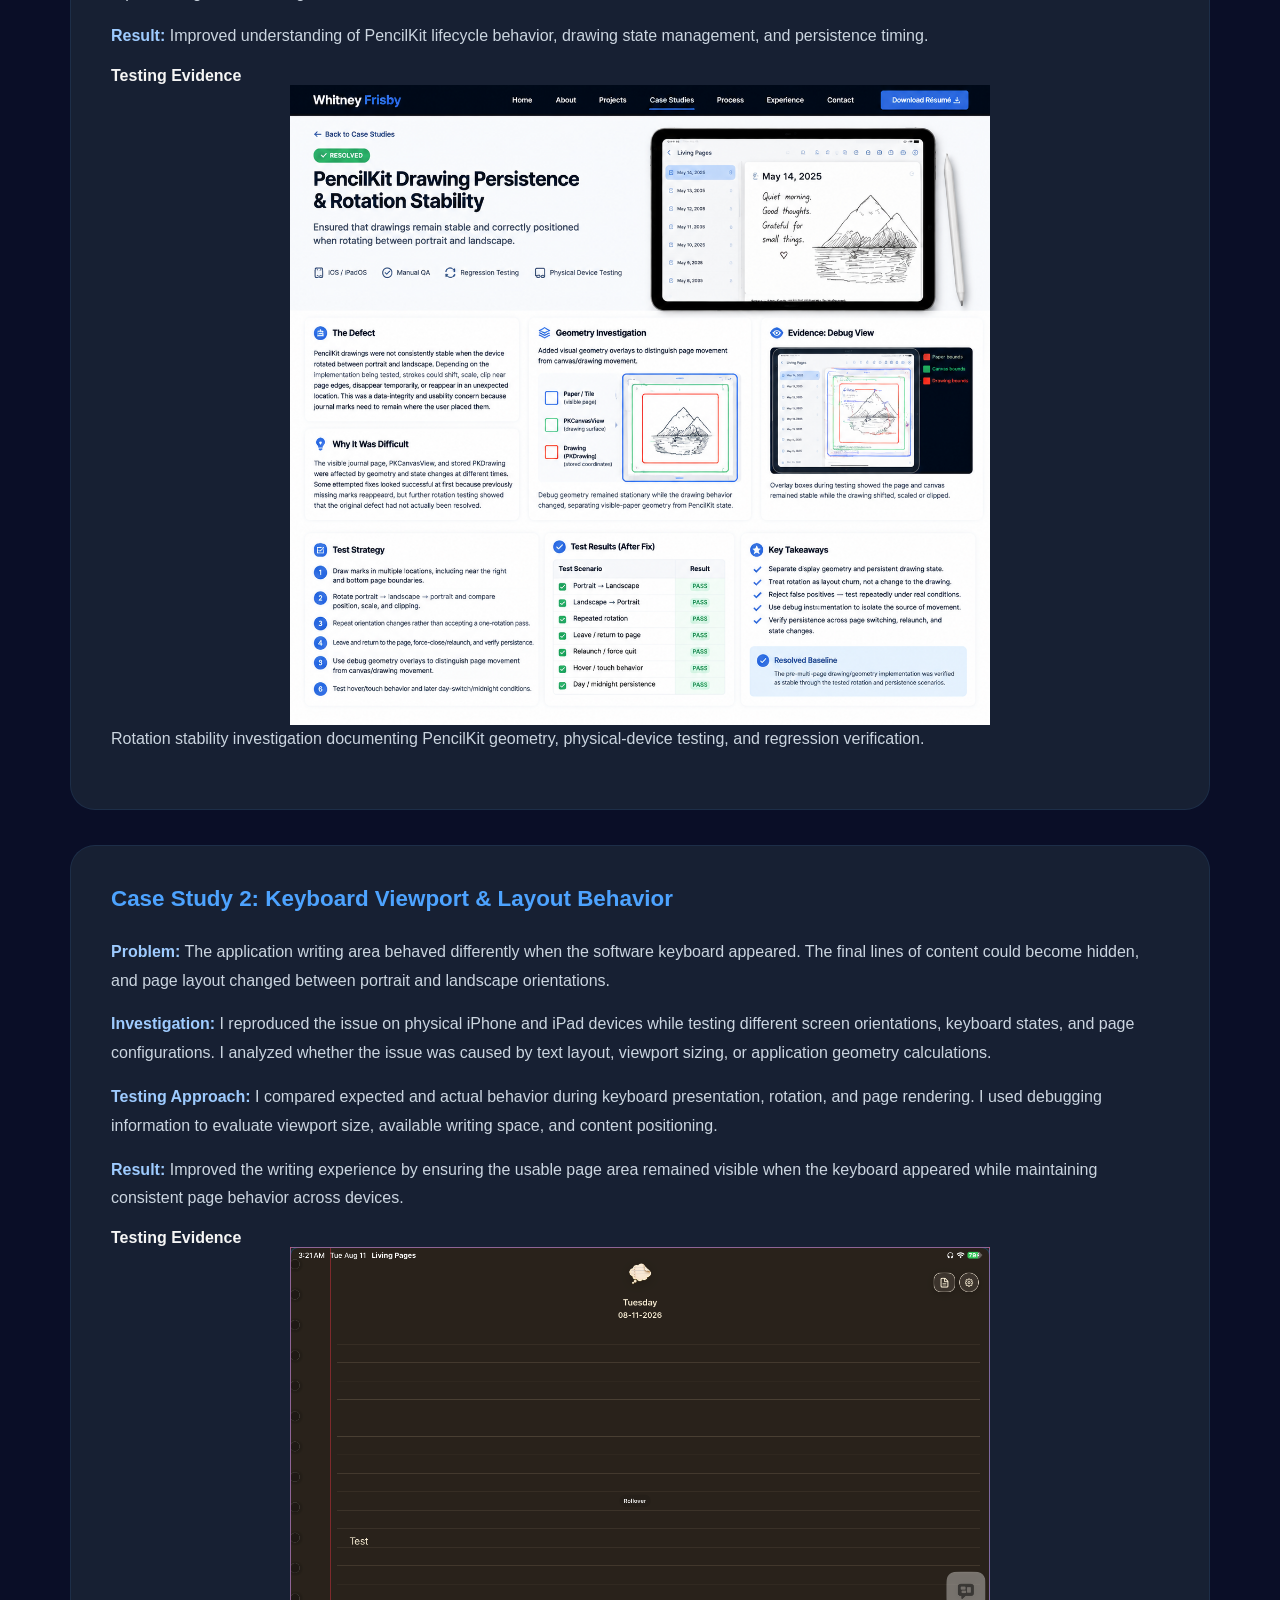
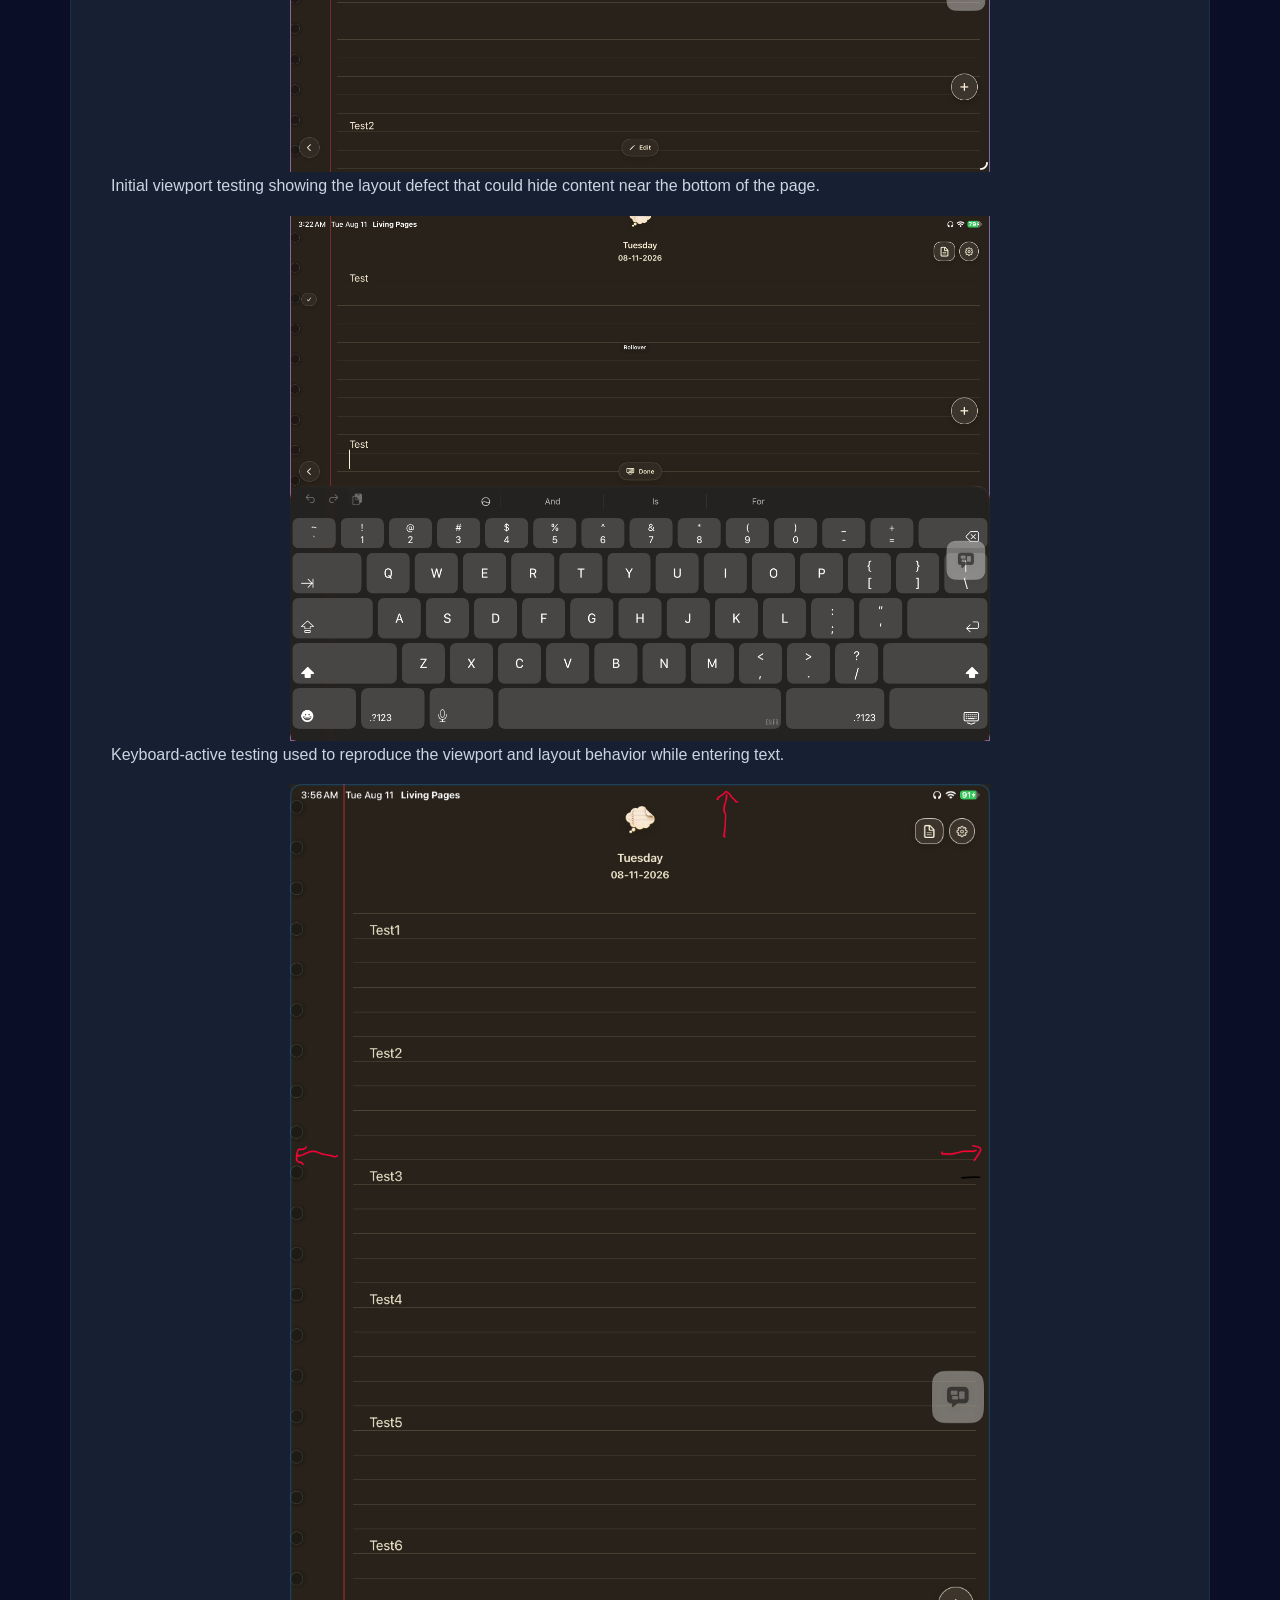
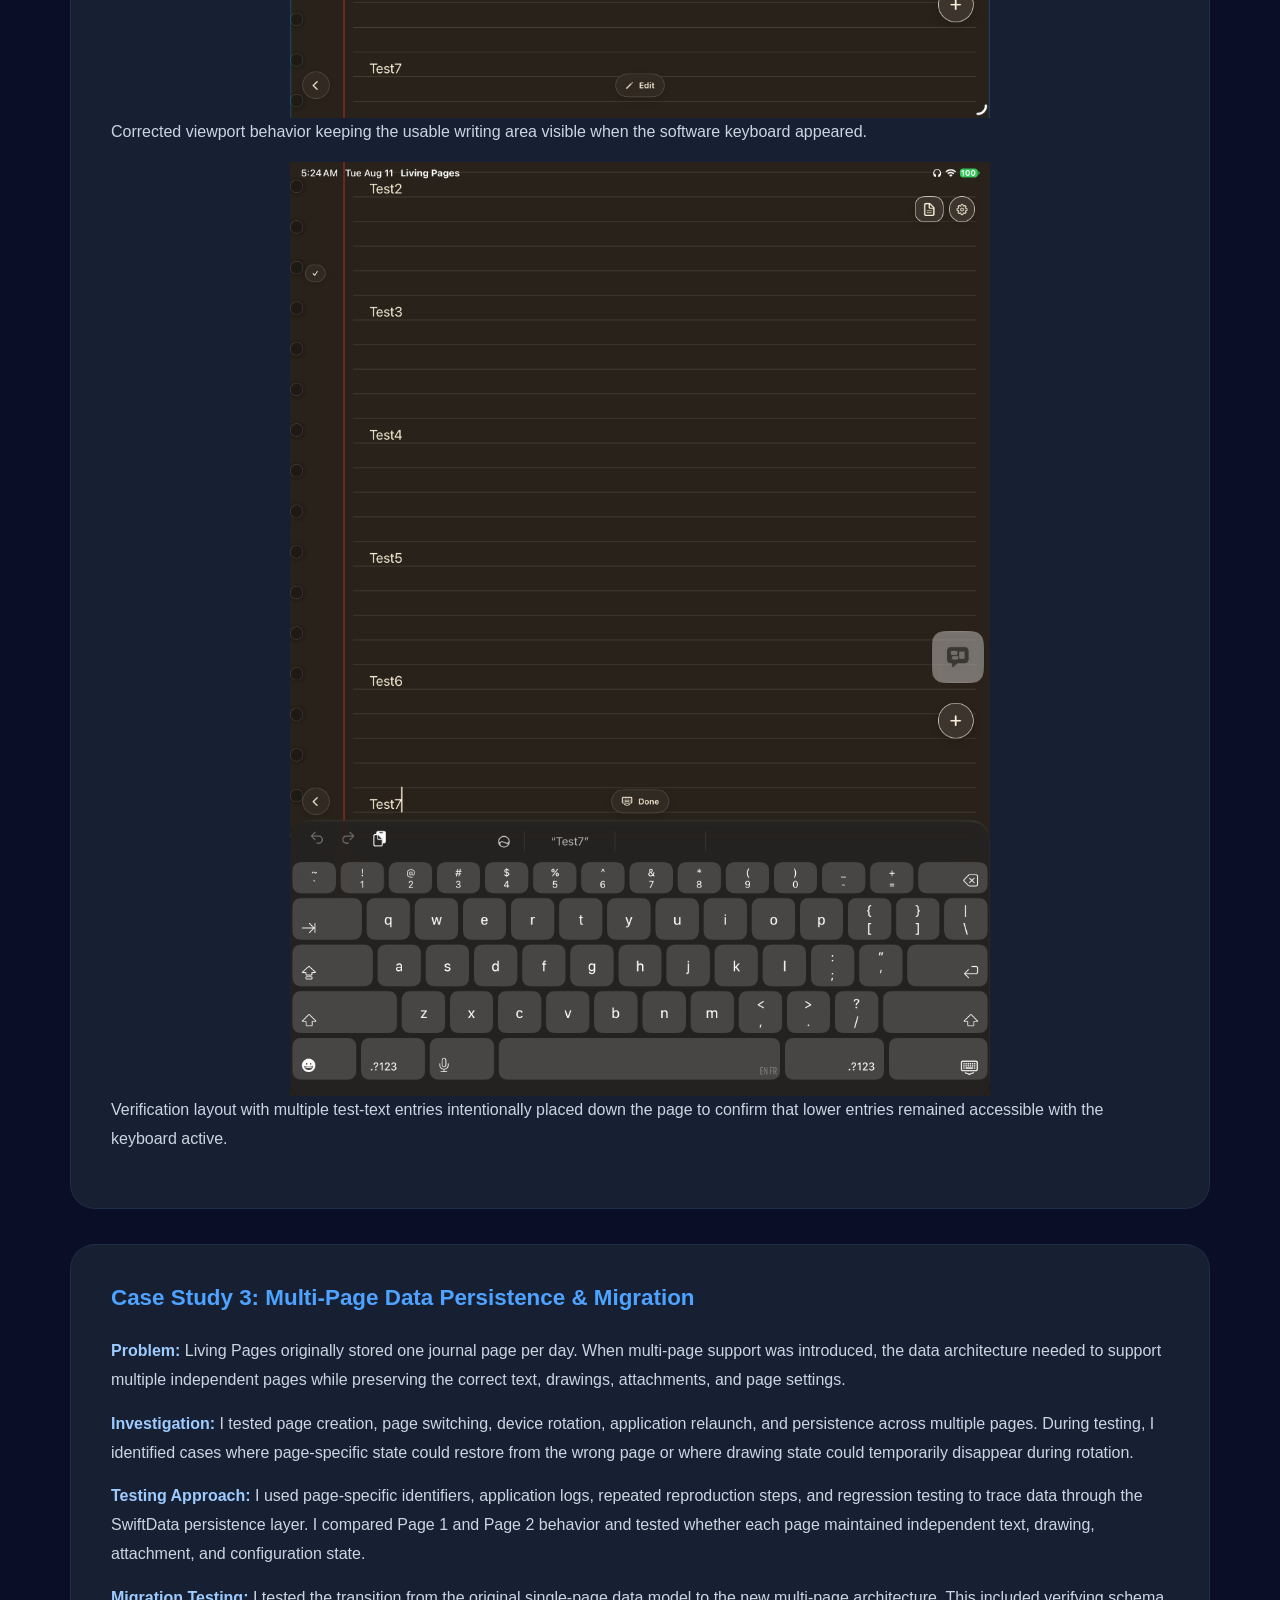
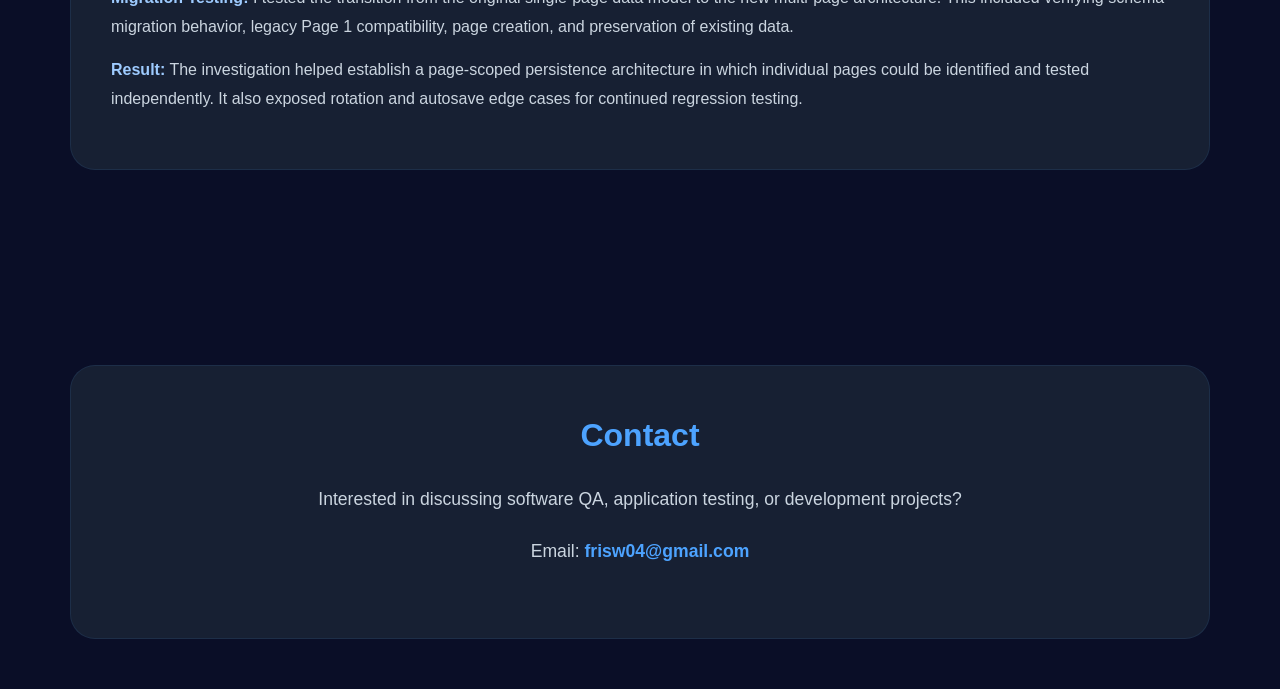
==== commit fabc5009: "Add keyboard viewport case study evidence" ====
--- a/index.html
+++ b/index.html
@@ -393,6 +393,46 @@
     Improved the writing experience by ensuring the usable page area remained visible
     when the keyboard appeared while maintaining consistent page behavior across devices.
     </p>
+
+    <div class="evidence">
+        <h4>Testing Evidence</h4>
+
+        <img
+            src="images/    keyboard-viewport-case-study/01-viewport-defect.PNG"
+            alt="Viewport defect with lower writing content hidden"
+            style="width: 100%; max-width: 700px; height: auto; display: block; margin: 0 auto;"
+        >
+        <p class="evidence-caption">
+            Initial viewport testing showing the layout defect that could hide content near the bottom of the page.
+        </p>
+
+        <img
+            src="images/    keyboard-viewport-case-study/02-keyboard-active.PNG"
+            alt="Keyboard-active viewport testing"
+            style="width: 100%; max-width: 700px; height: auto; display: block; margin: 0 auto;"
+        >
+        <p class="evidence-caption">
+            Keyboard-active testing used to reproduce the viewport and layout behavior while entering text.
+        </p>
+
+        <img
+            src="images/    keyboard-viewport-case-study/03-viewport-fix verified.png"
+            alt="Corrected viewport with writing area remaining visible"
+            style="width: 100%; max-width: 700px; height: auto; display: block; margin: 0 auto;"
+        >
+        <p class="evidence-caption">
+            Corrected viewport behavior keeping the usable writing area visible when the software keyboard appeared.
+        </p>
+
+        <img
+            src="images/    keyboard-viewport-case-study/04-full-test-layout.PNG"
+            alt="Full test layout with multiple lower text entries"
+            style="width: 100%; max-width: 700px; height: auto; display: block; margin: 0 auto;"
+        >
+        <p class="evidence-caption">
+            Verification layout with multiple test-text entries intentionally placed down the page to confirm that lower entries remained accessible with the keyboard active.
+        </p>
+    </div>
     </div>
 
 <div class="case-study-card">
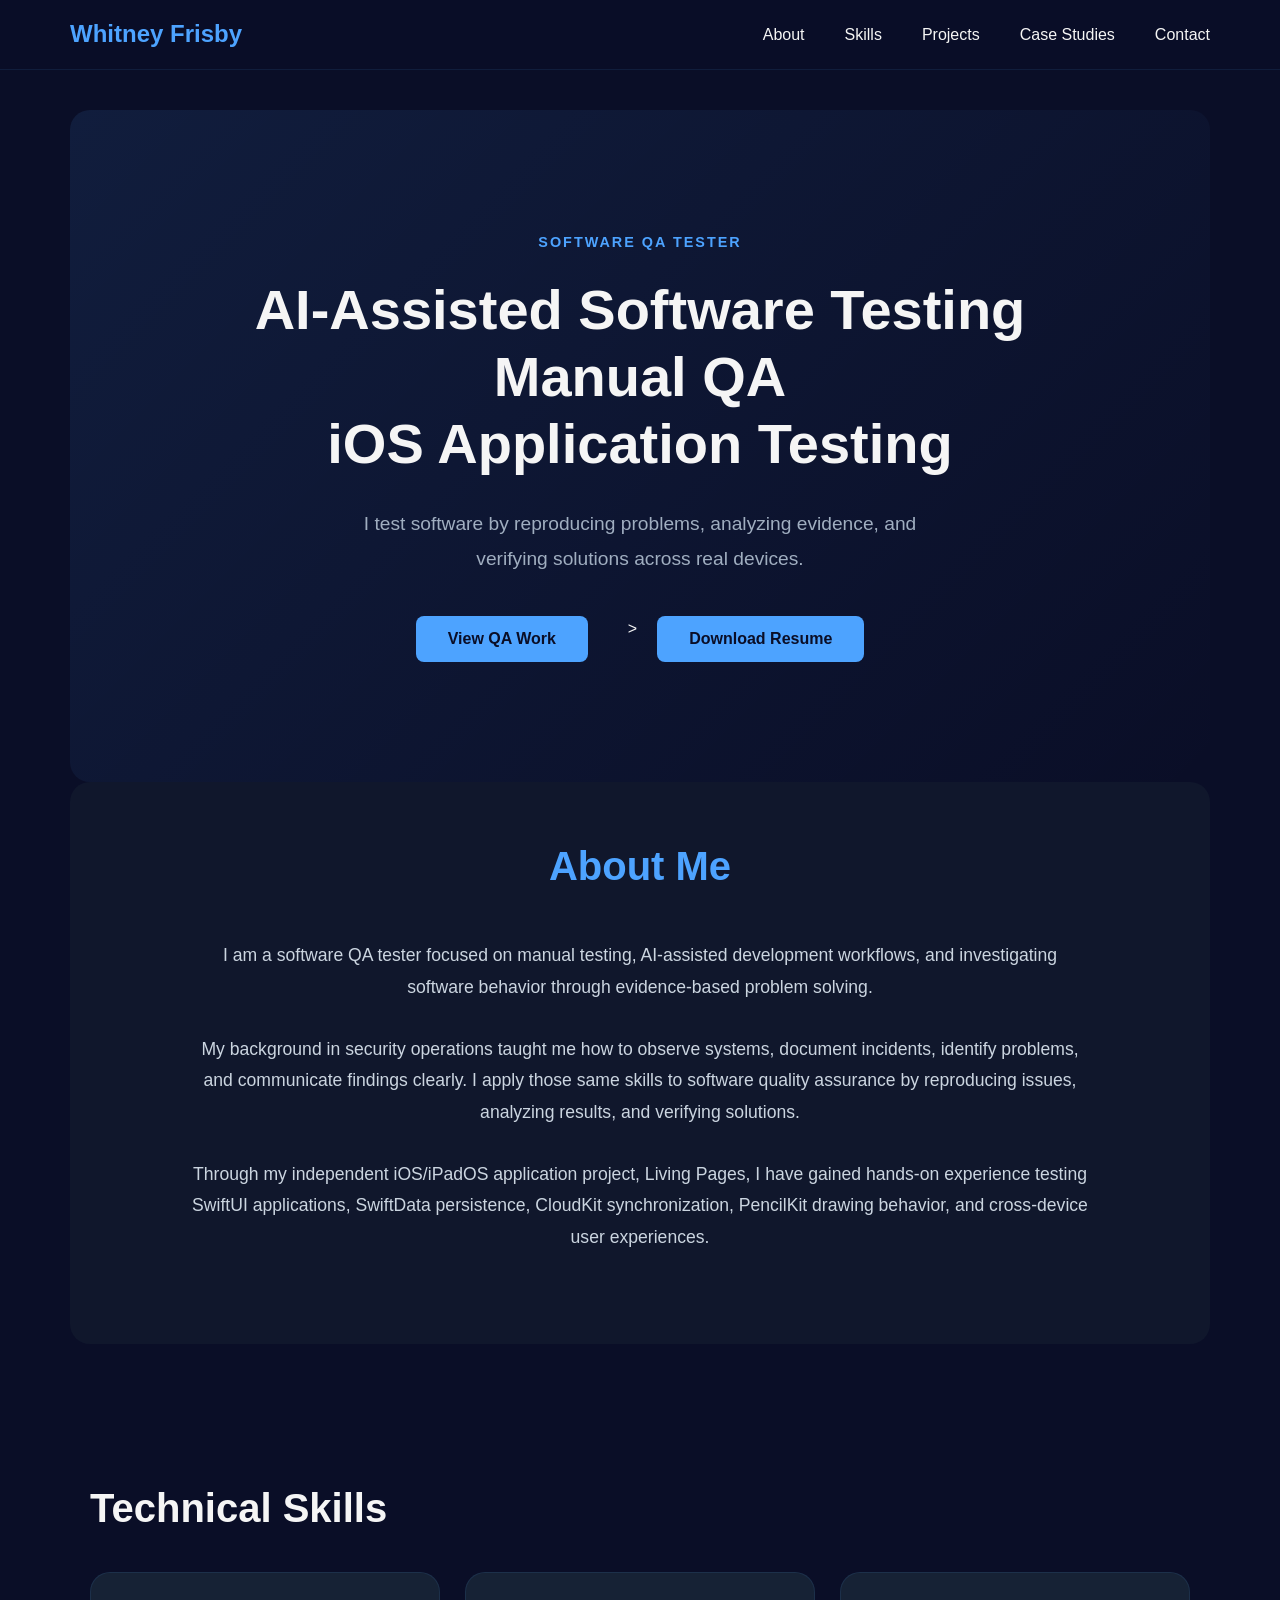
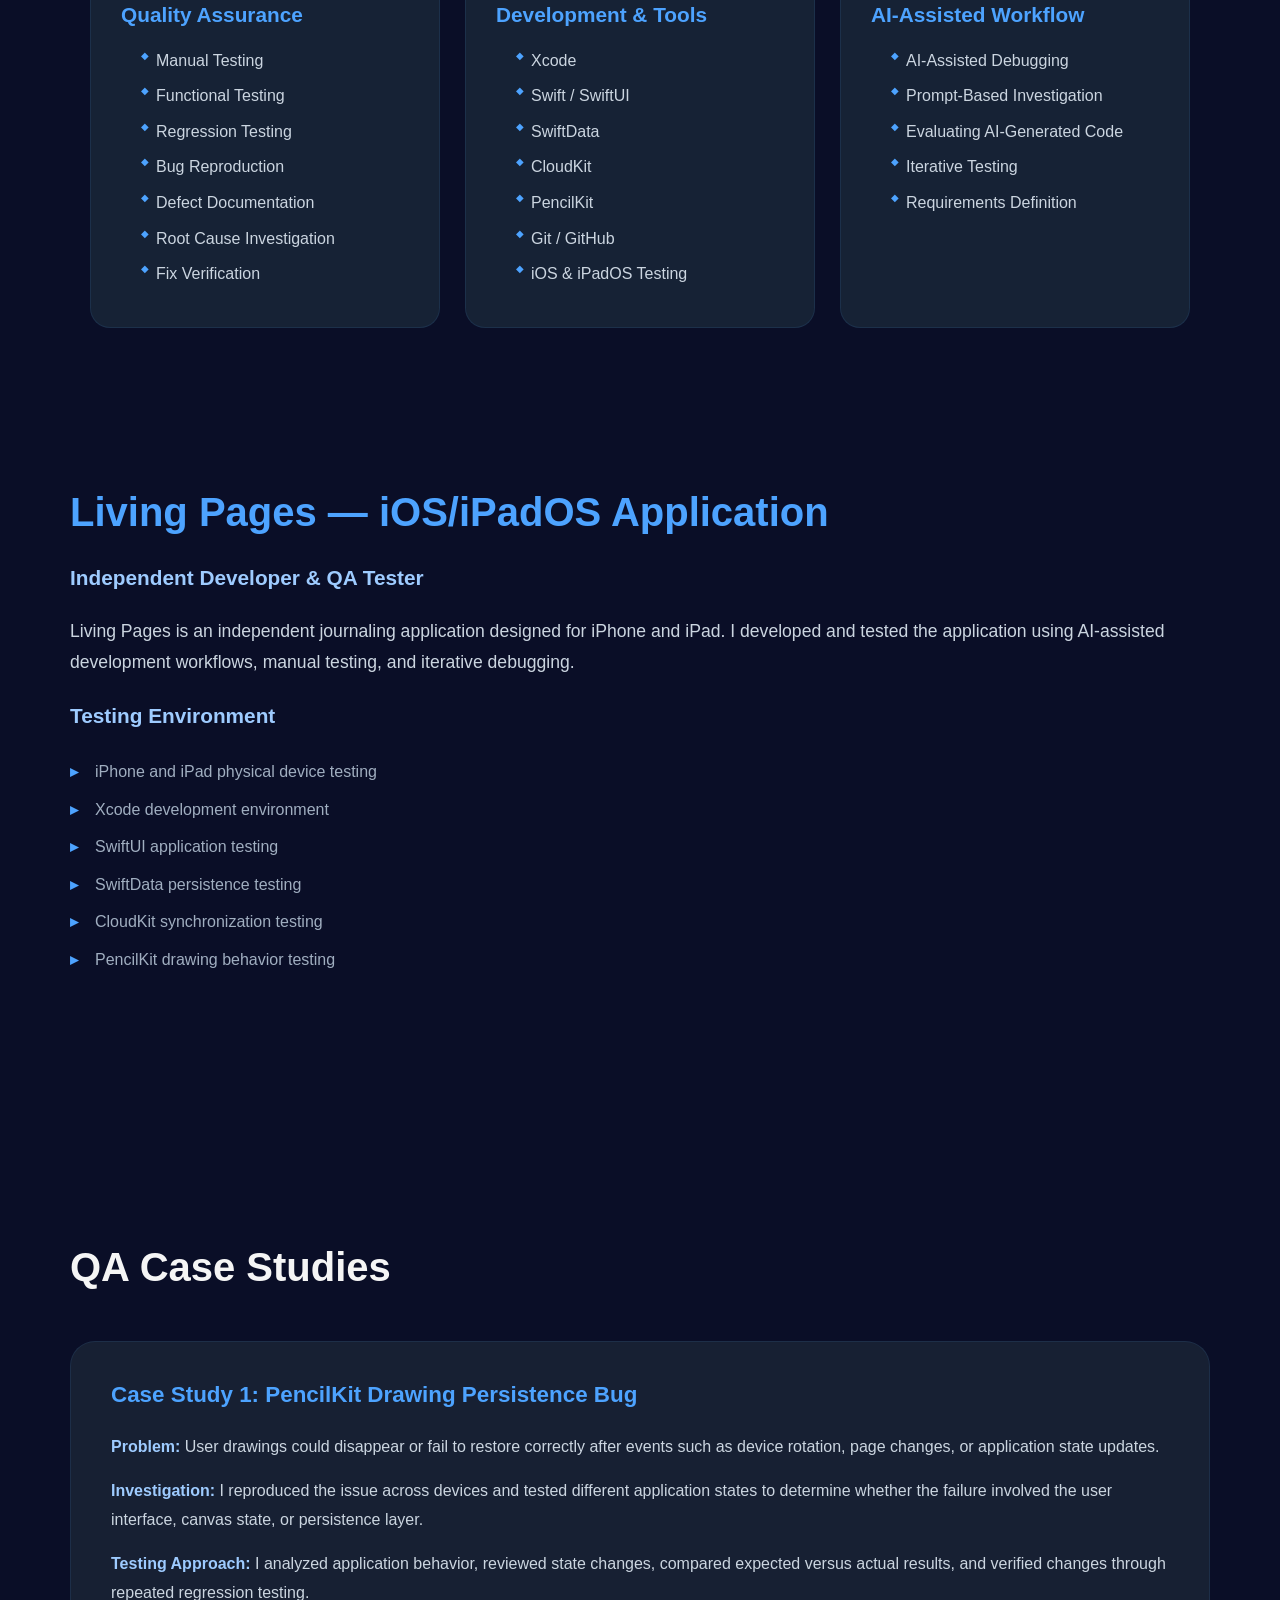
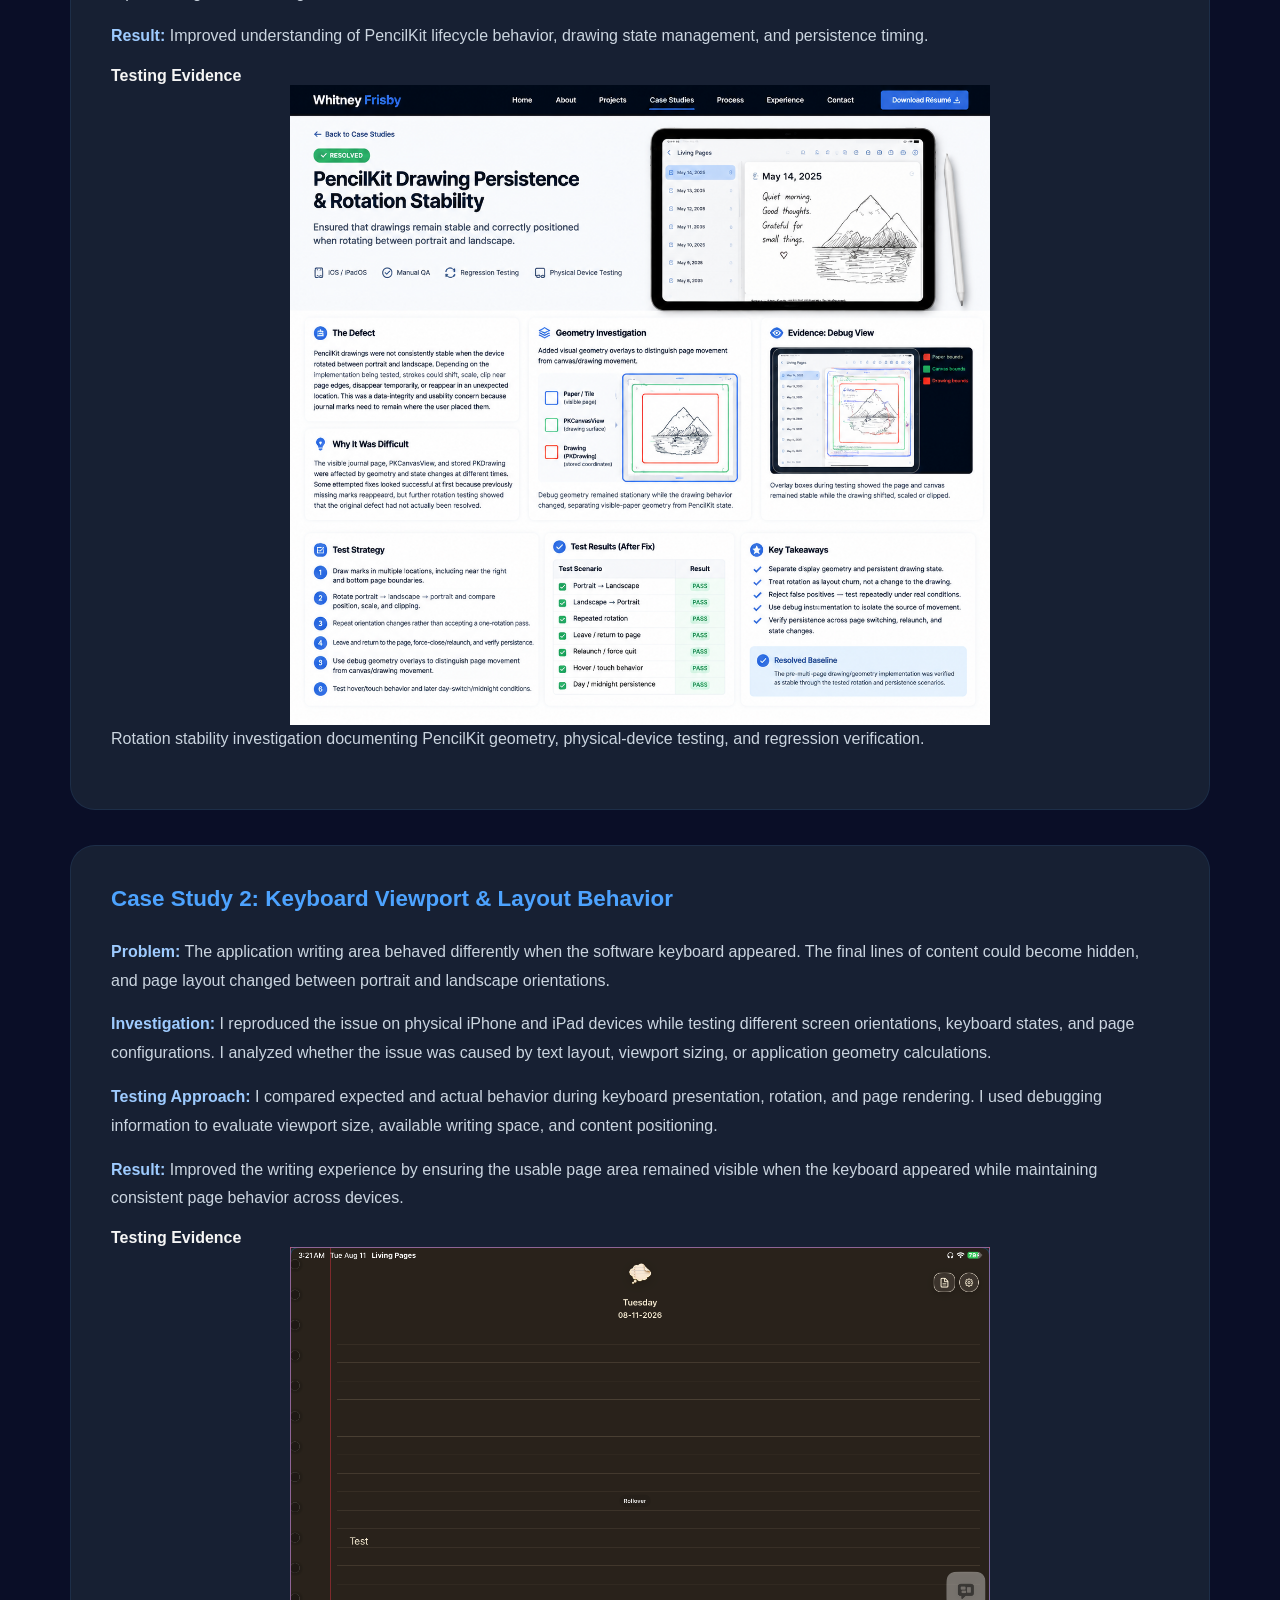
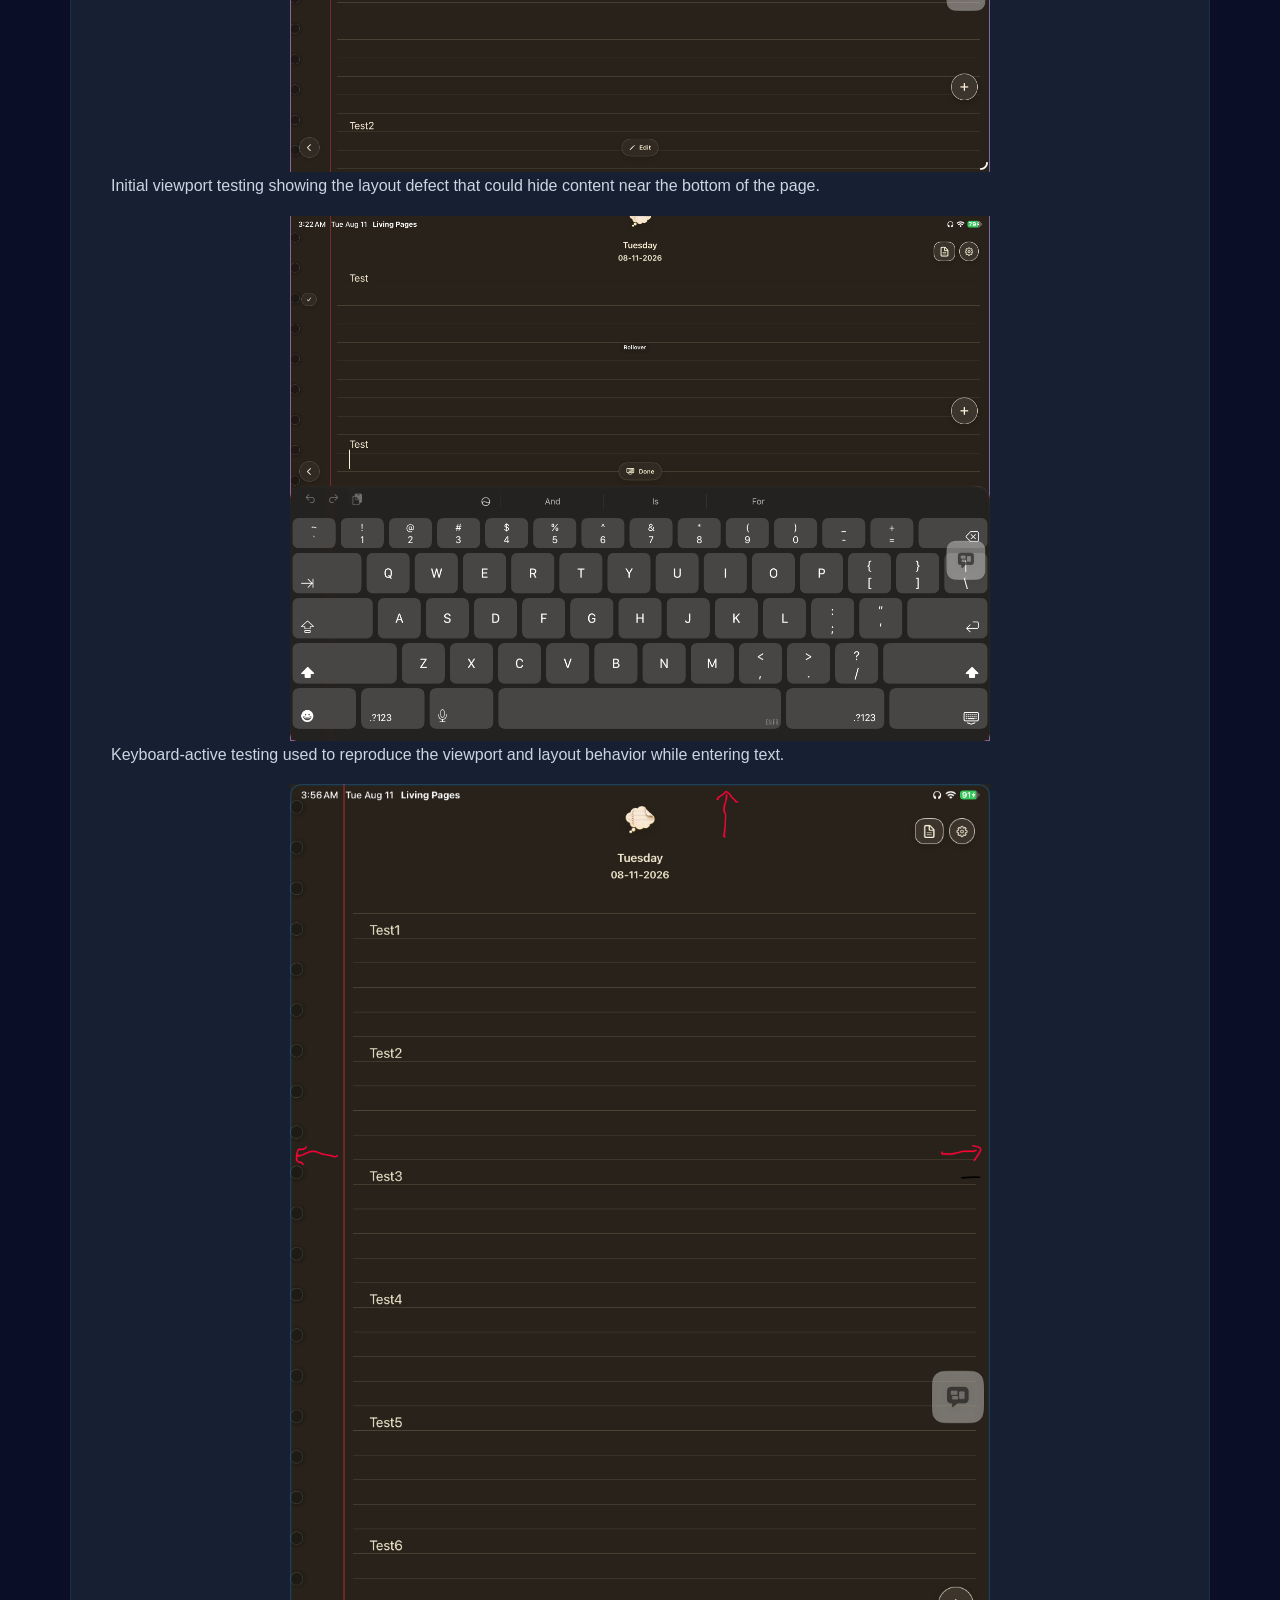
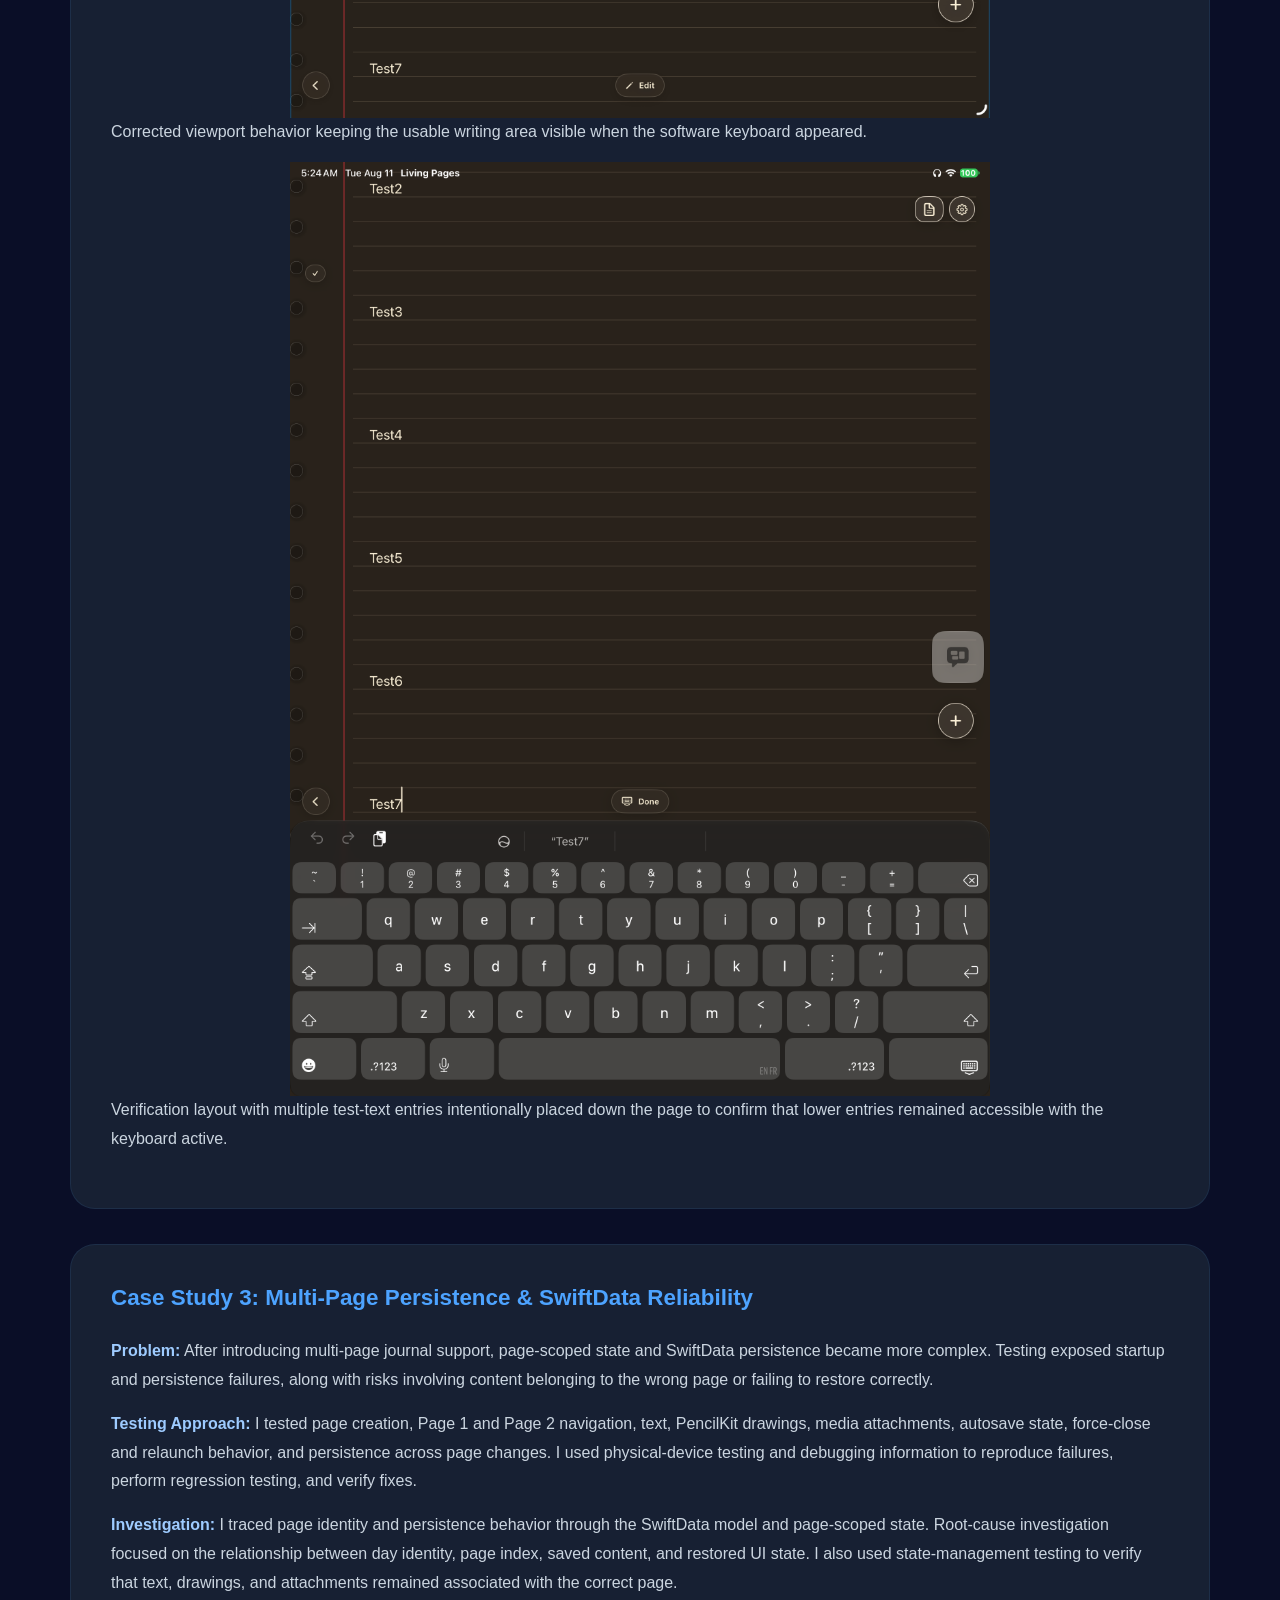
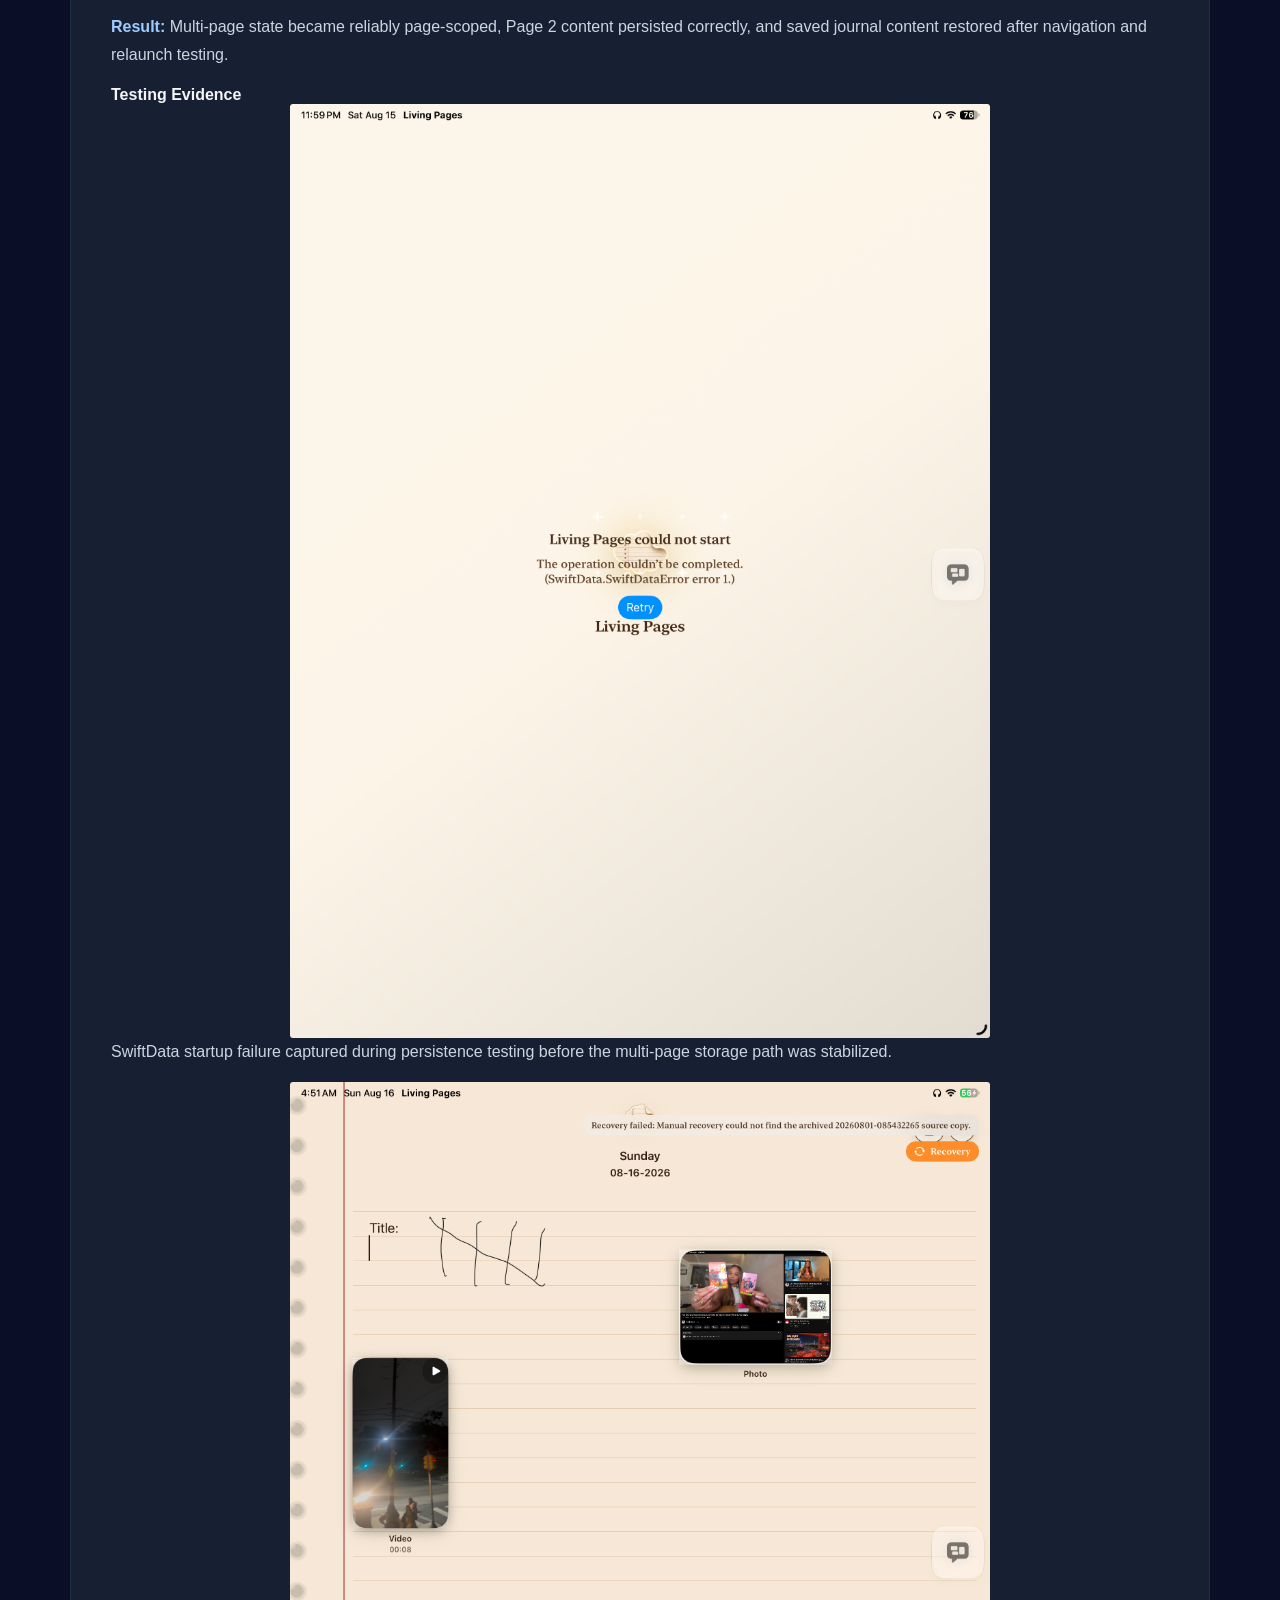
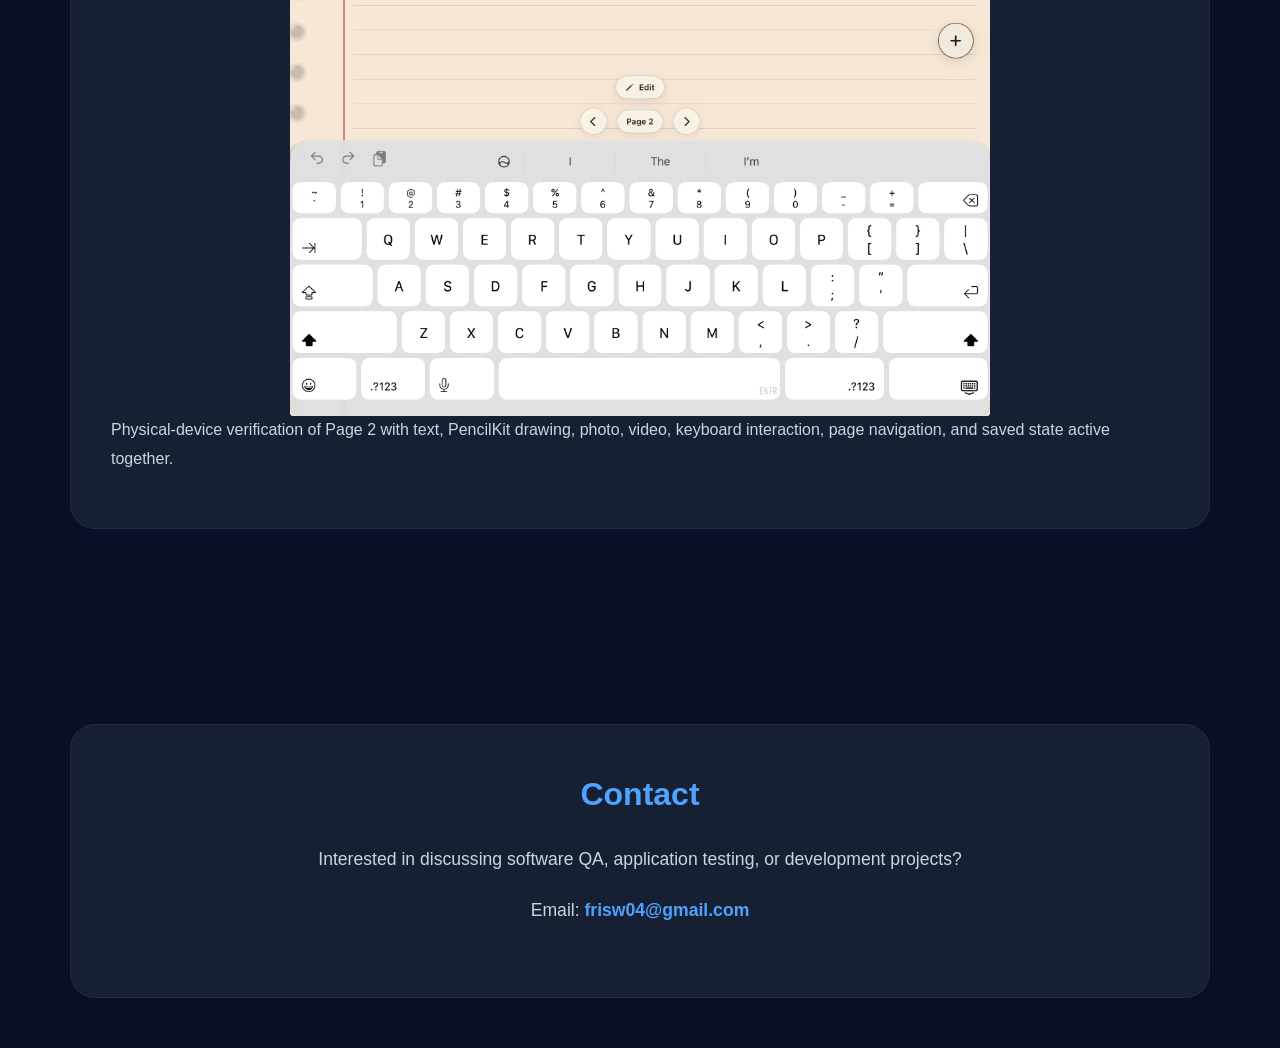
==== commit 48ce2262: "Add multi-page persistence case study evidence" ====
--- a/index.html
+++ b/index.html
@@ -436,44 +436,58 @@
     </div>
 
 <div class="case-study-card">
-    <h3>Case Study 3: Multi-Page Data Persistence & Migration</h3>
+    <h3>Case Study 3: Multi-Page Persistence &amp; SwiftData Reliability</h3>
 
     <p>
     <strong>Problem:</strong>
-    Living Pages originally stored one journal page per day. When multi-page support
-    was introduced, the data architecture needed to support multiple independent pages
-    while preserving the correct text, drawings, attachments, and page settings.
+    After introducing multi-page journal support, page-scoped state and SwiftData
+    persistence became more complex. Testing exposed startup and persistence failures,
+    along with risks involving content belonging to the wrong page or failing to restore correctly.
+    </p>
+
+    <p>
+    <strong>Testing Approach:</strong>
+    I tested page creation, Page 1 and Page 2 navigation, text, PencilKit drawings,
+    media attachments, autosave state, force-close and relaunch behavior, and persistence
+    across page changes. I used physical-device testing and debugging information to
+    reproduce failures, perform regression testing, and verify fixes.
     </p>
 
     <p>
     <strong>Investigation:</strong>
-    I tested page creation, page switching, device rotation, application relaunch,
-    and persistence across multiple pages. During testing, I identified cases where
-    page-specific state could restore from the wrong page or where drawing state could
-    temporarily disappear during rotation.
-    </p>
-
-    <p>
-    <strong>Testing Approach:</strong>
-    I used page-specific identifiers, application logs, repeated reproduction steps,
-    and regression testing to trace data through the SwiftData persistence layer.
-    I compared Page 1 and Page 2 behavior and tested whether each page maintained
-    independent text, drawing, attachment, and configuration state.
-    </p>
-
-    <p>
-    <strong>Migration Testing:</strong>
-    I tested the transition from the original single-page data model to the new
-    multi-page architecture. This included verifying schema migration behavior,
-    legacy Page 1 compatibility, page creation, and preservation of existing data.
+    I traced page identity and persistence behavior through the SwiftData model and
+    page-scoped state. Root-cause investigation focused on the relationship between day
+    identity, page index, saved content, and restored UI state. I also used state-management
+    testing to verify that text, drawings, and attachments remained associated with the correct page.
     </p>
 
     <p>
     <strong>Result:</strong>
-    The investigation helped establish a page-scoped persistence architecture in which
-    individual pages could be identified and tested independently. It also exposed
-    rotation and autosave edge cases for continued regression testing.
-    </p>
+    Multi-page state became reliably page-scoped, Page 2 content persisted correctly,
+    and saved journal content restored after navigation and relaunch testing.
+    </p>
+
+    <div class="evidence">
+        <h4>Testing Evidence</h4>
+
+        <img
+            src="images/multipage-persistence-case-study/01-swiftdata-startup-failure.png"
+            alt="SwiftData startup failure captured during persistence testing"
+            style="width: 100%; max-width: 700px; height: auto; display: block; margin: 0 auto;"
+        >
+        <p class="evidence-caption">
+            SwiftData startup failure captured during persistence testing before the multi-page storage path was stabilized.
+        </p>
+
+        <img
+            src="images/multipage-persistence-case-study/02-page-2-persistence-verified.png"
+            alt="Physical-device verification of Page 2 persistence"
+            style="width: 100%; max-width: 700px; height: auto; display: block; margin: 0 auto;"
+        >
+        <p class="evidence-caption">
+            Physical-device verification of Page 2 with text, PencilKit drawing, photo, video, keyboard interaction, page navigation, and saved state active together.
+        </p>
+    </div>
 </div>
 </section>
 <section id="contact">
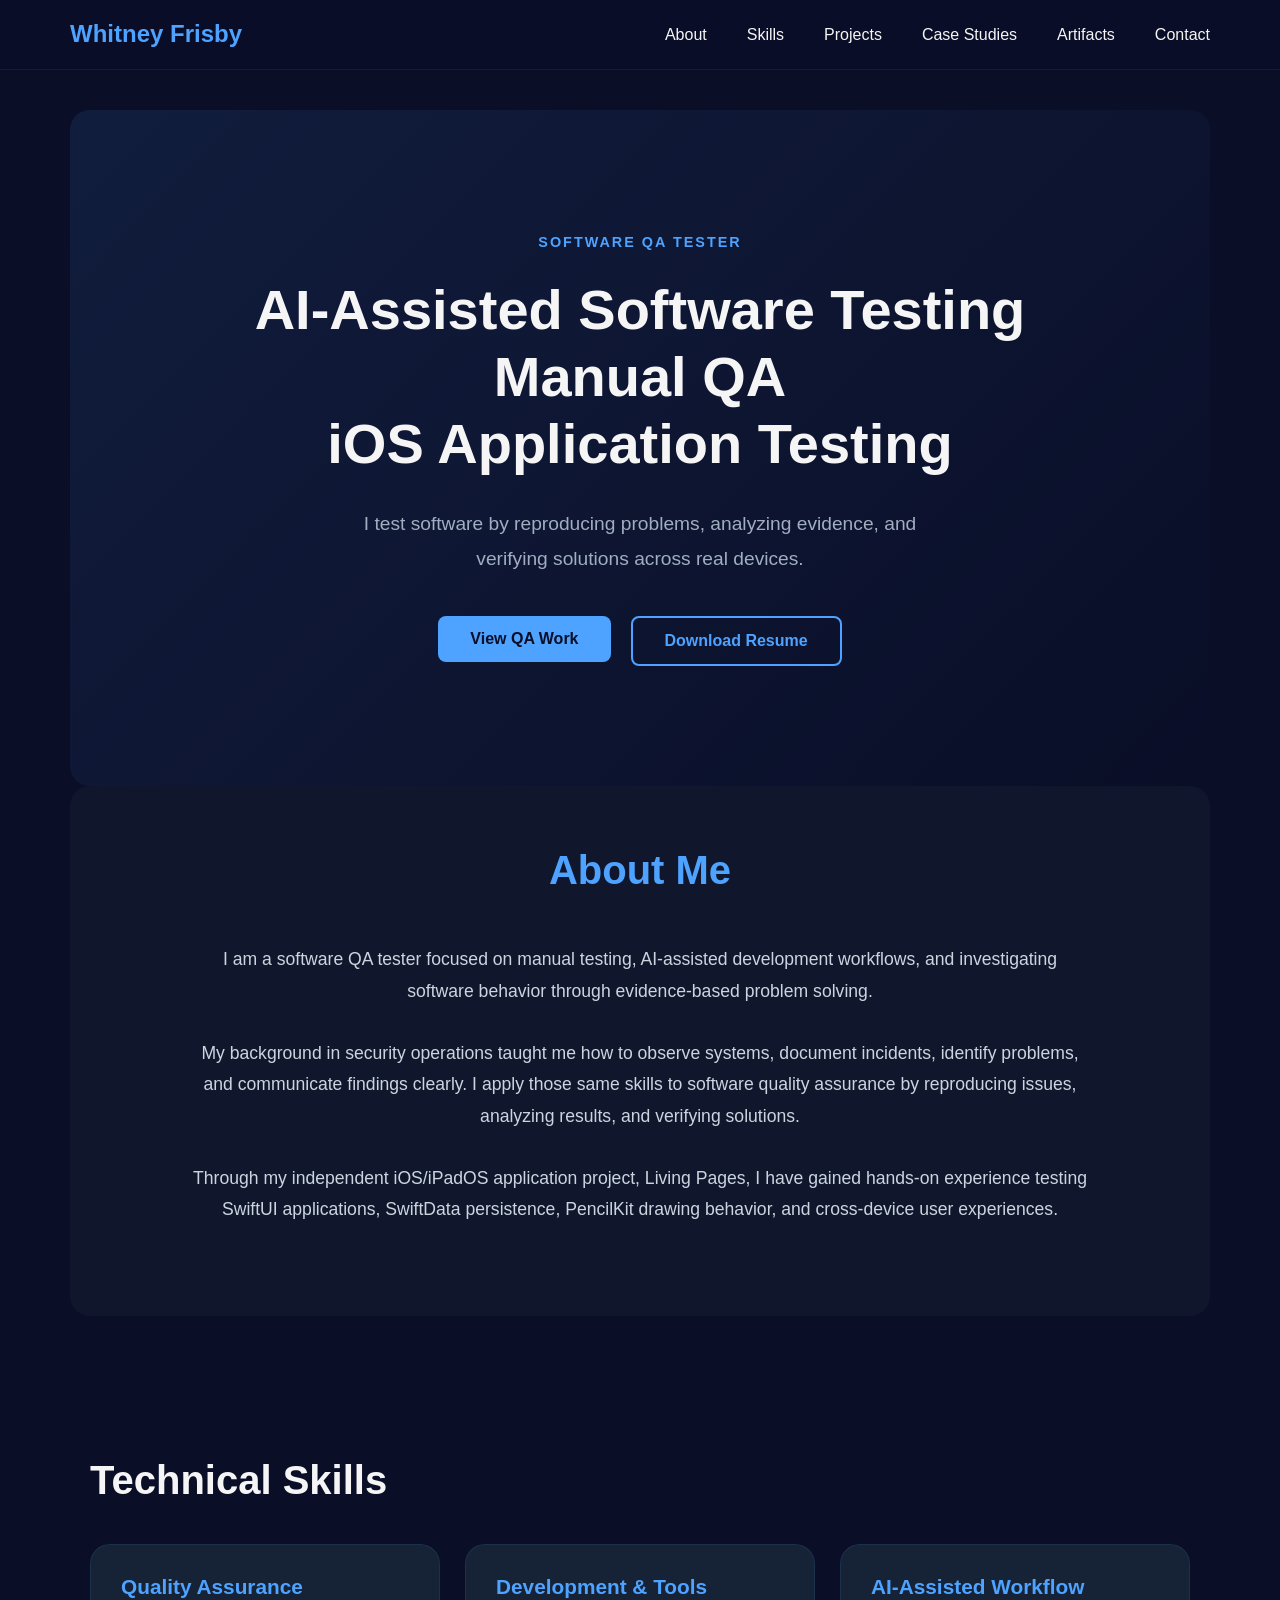
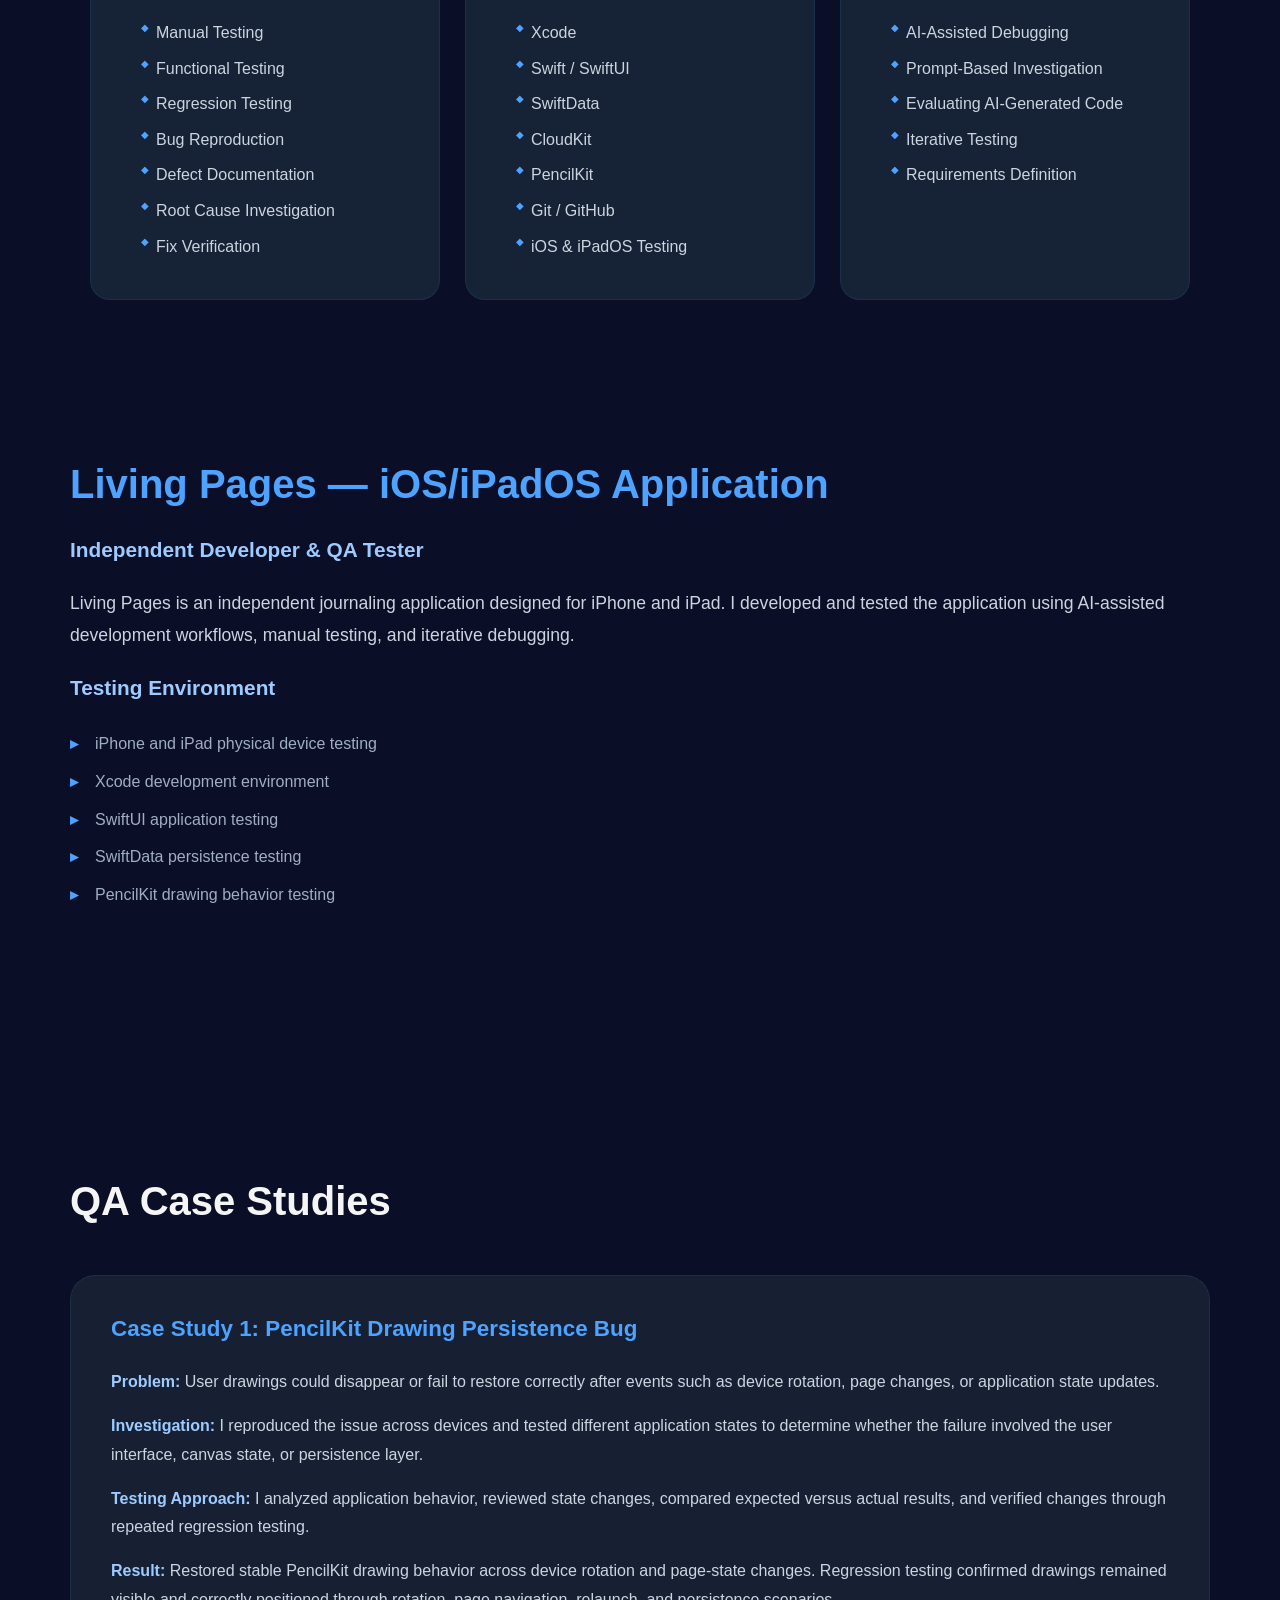
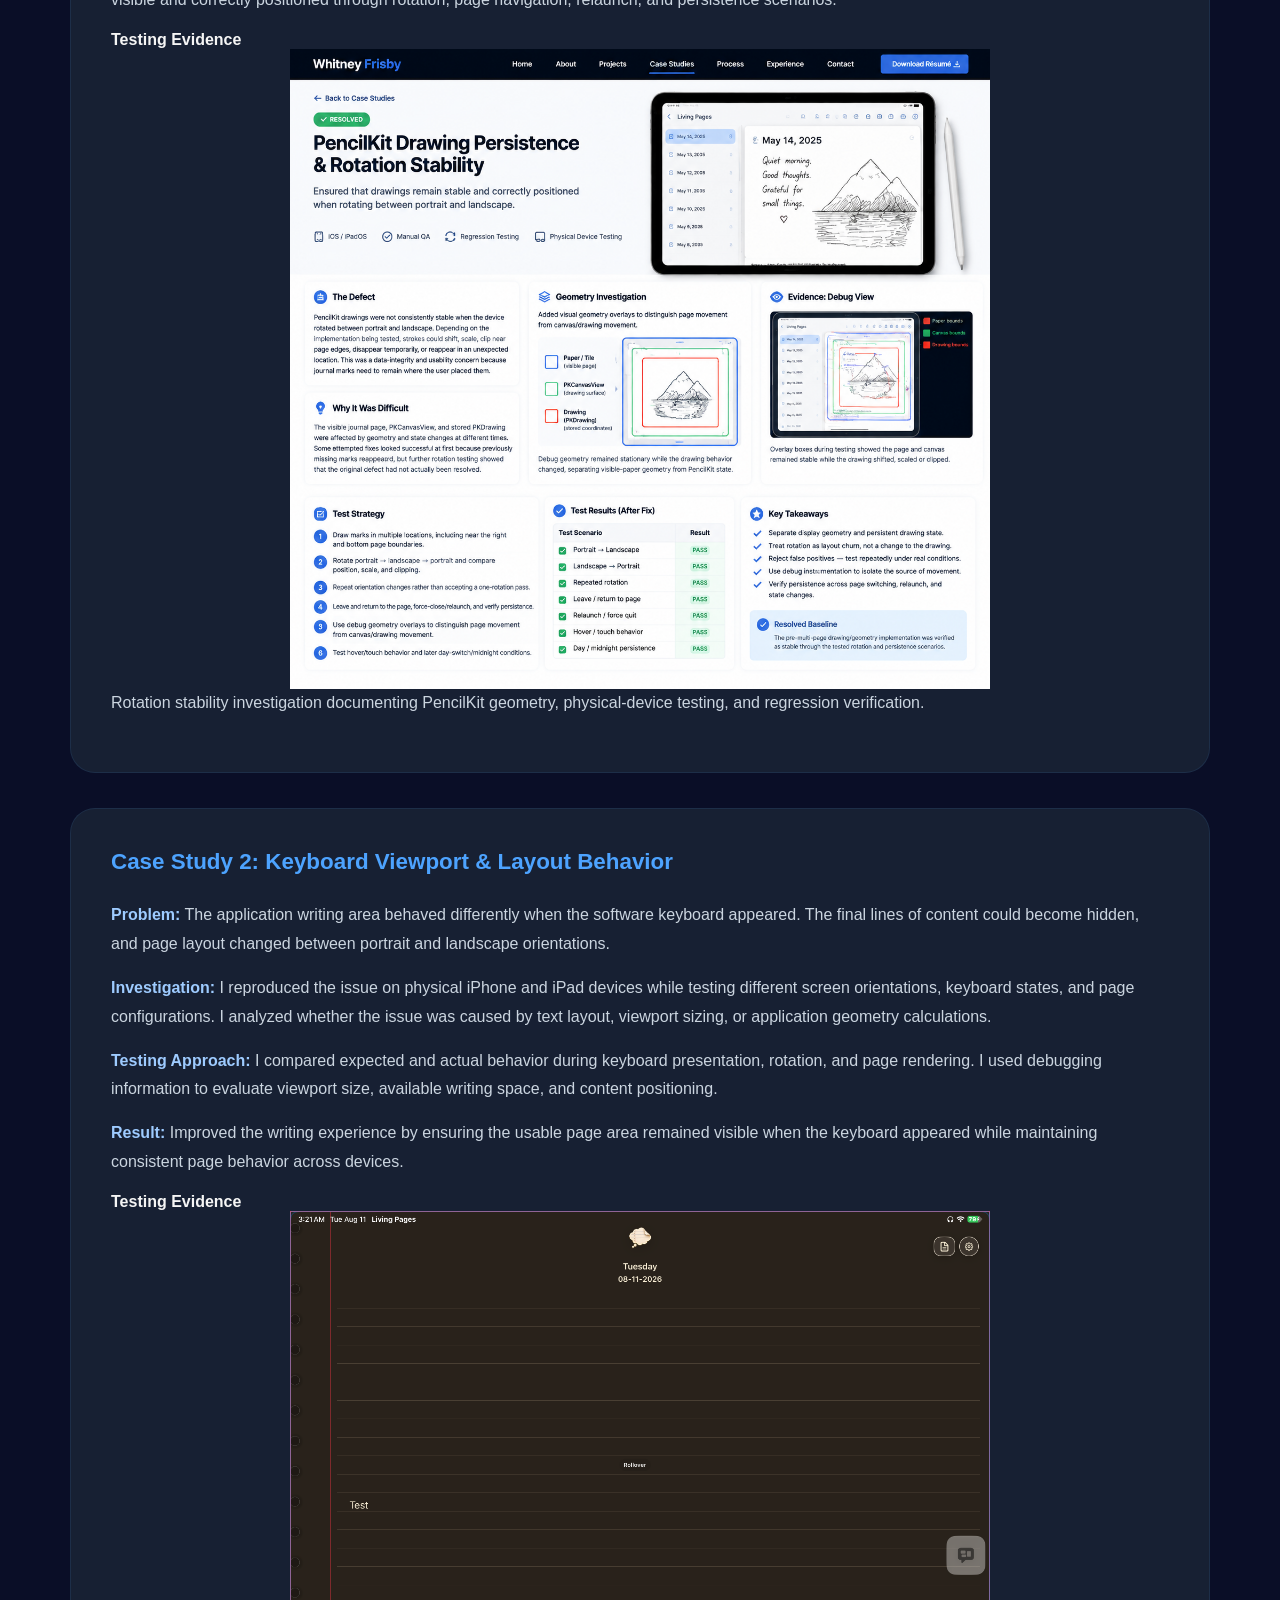
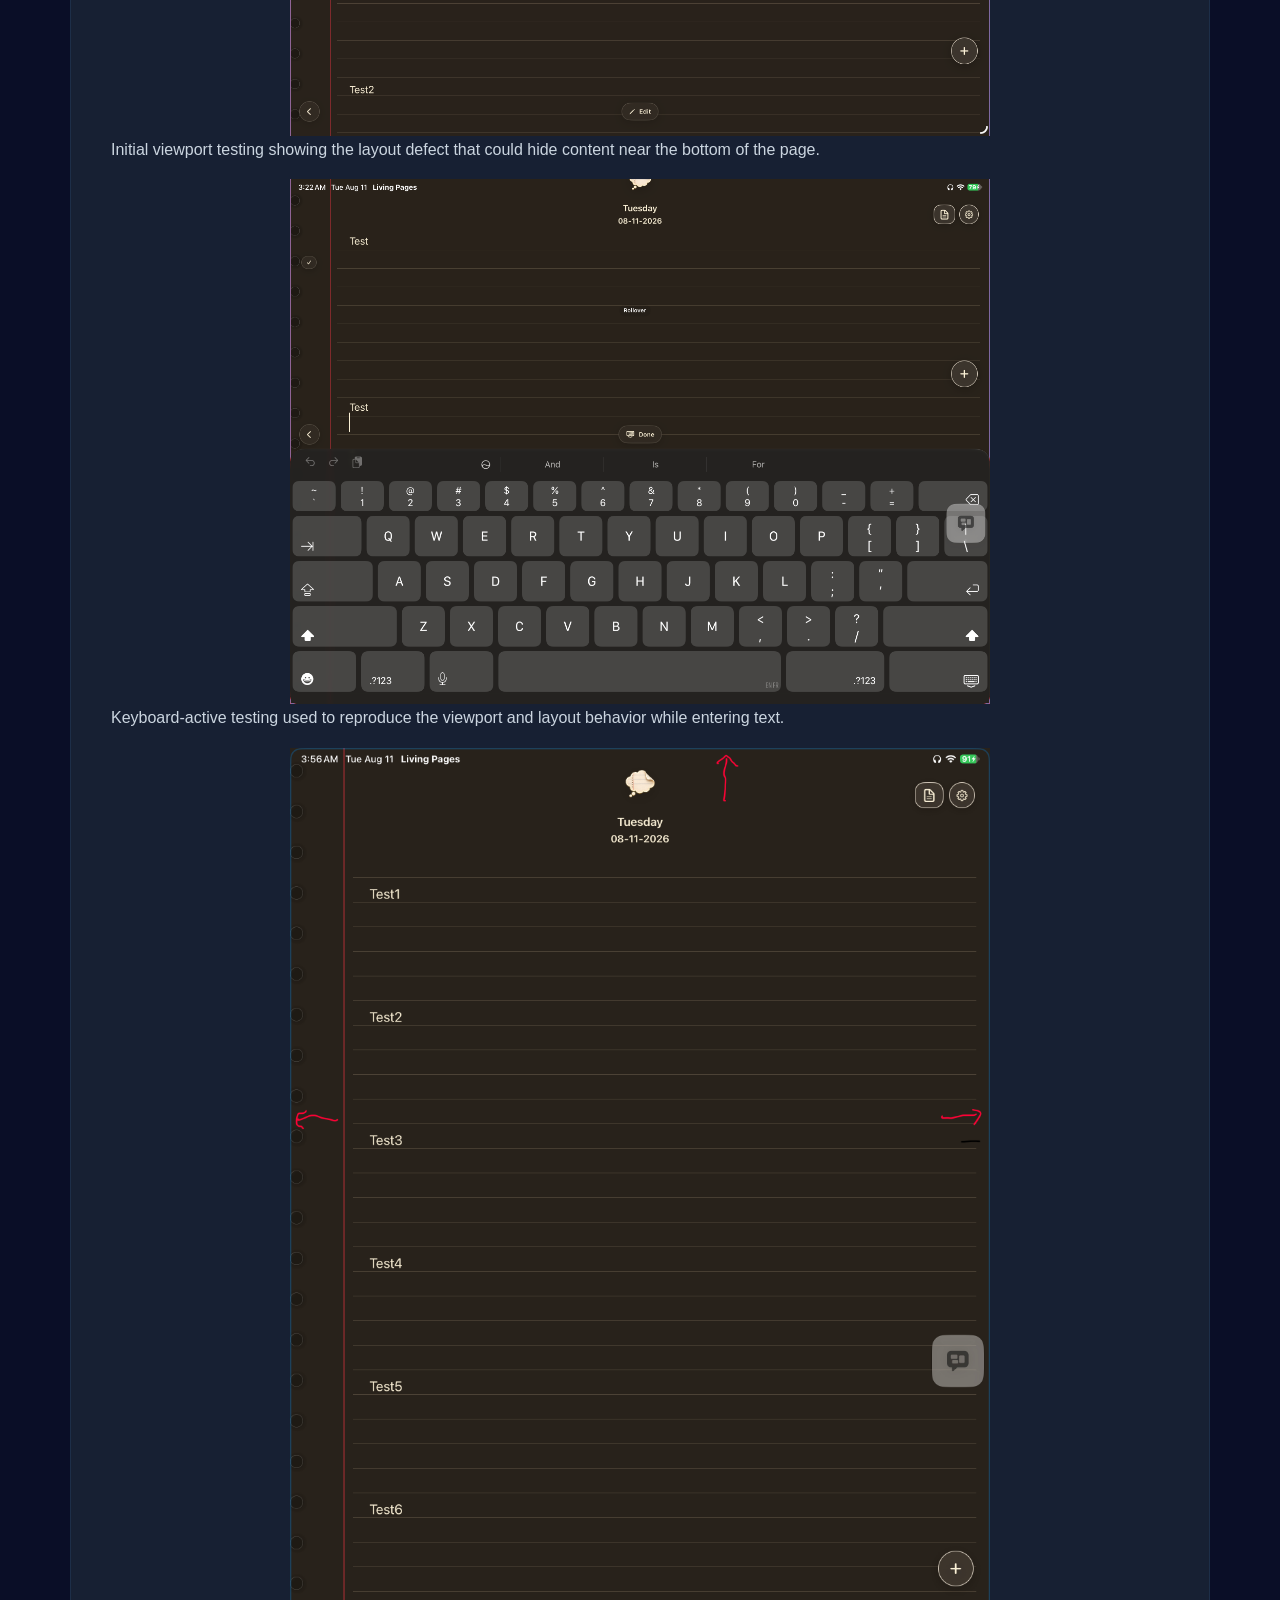
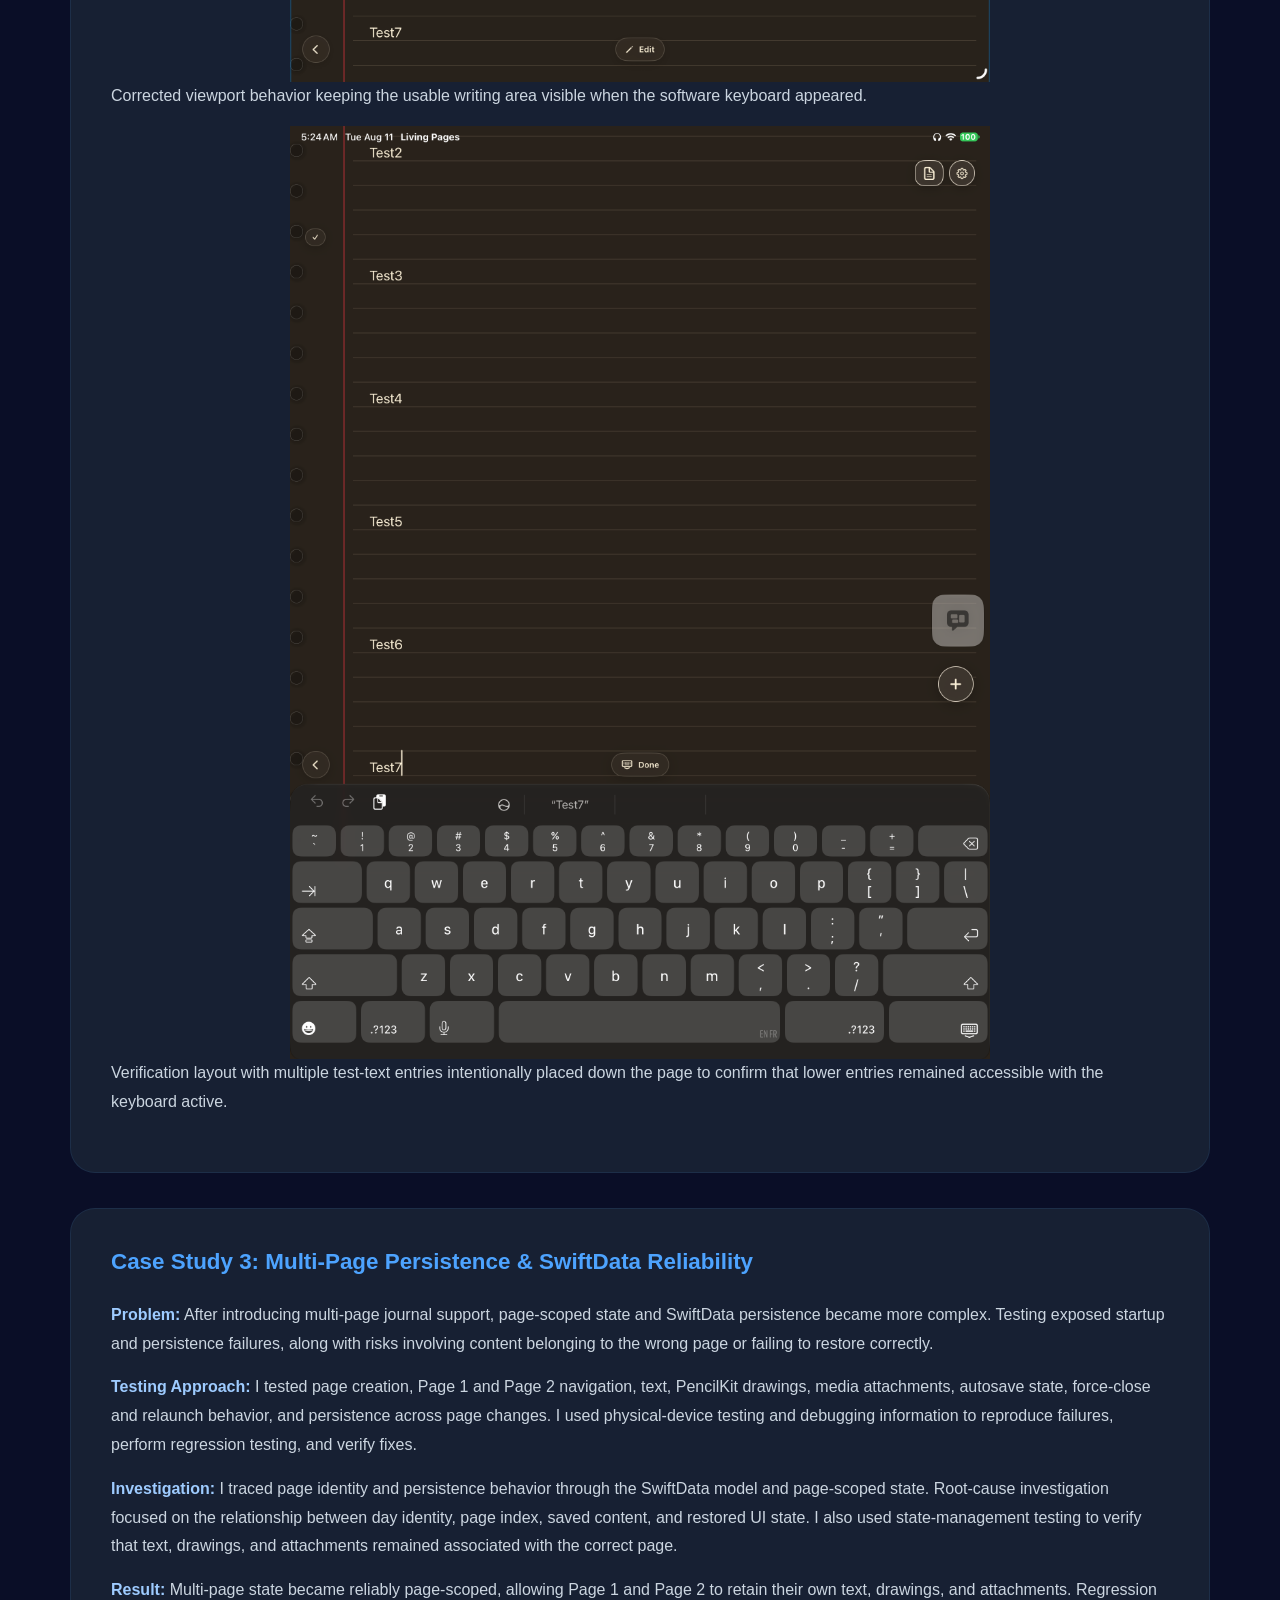
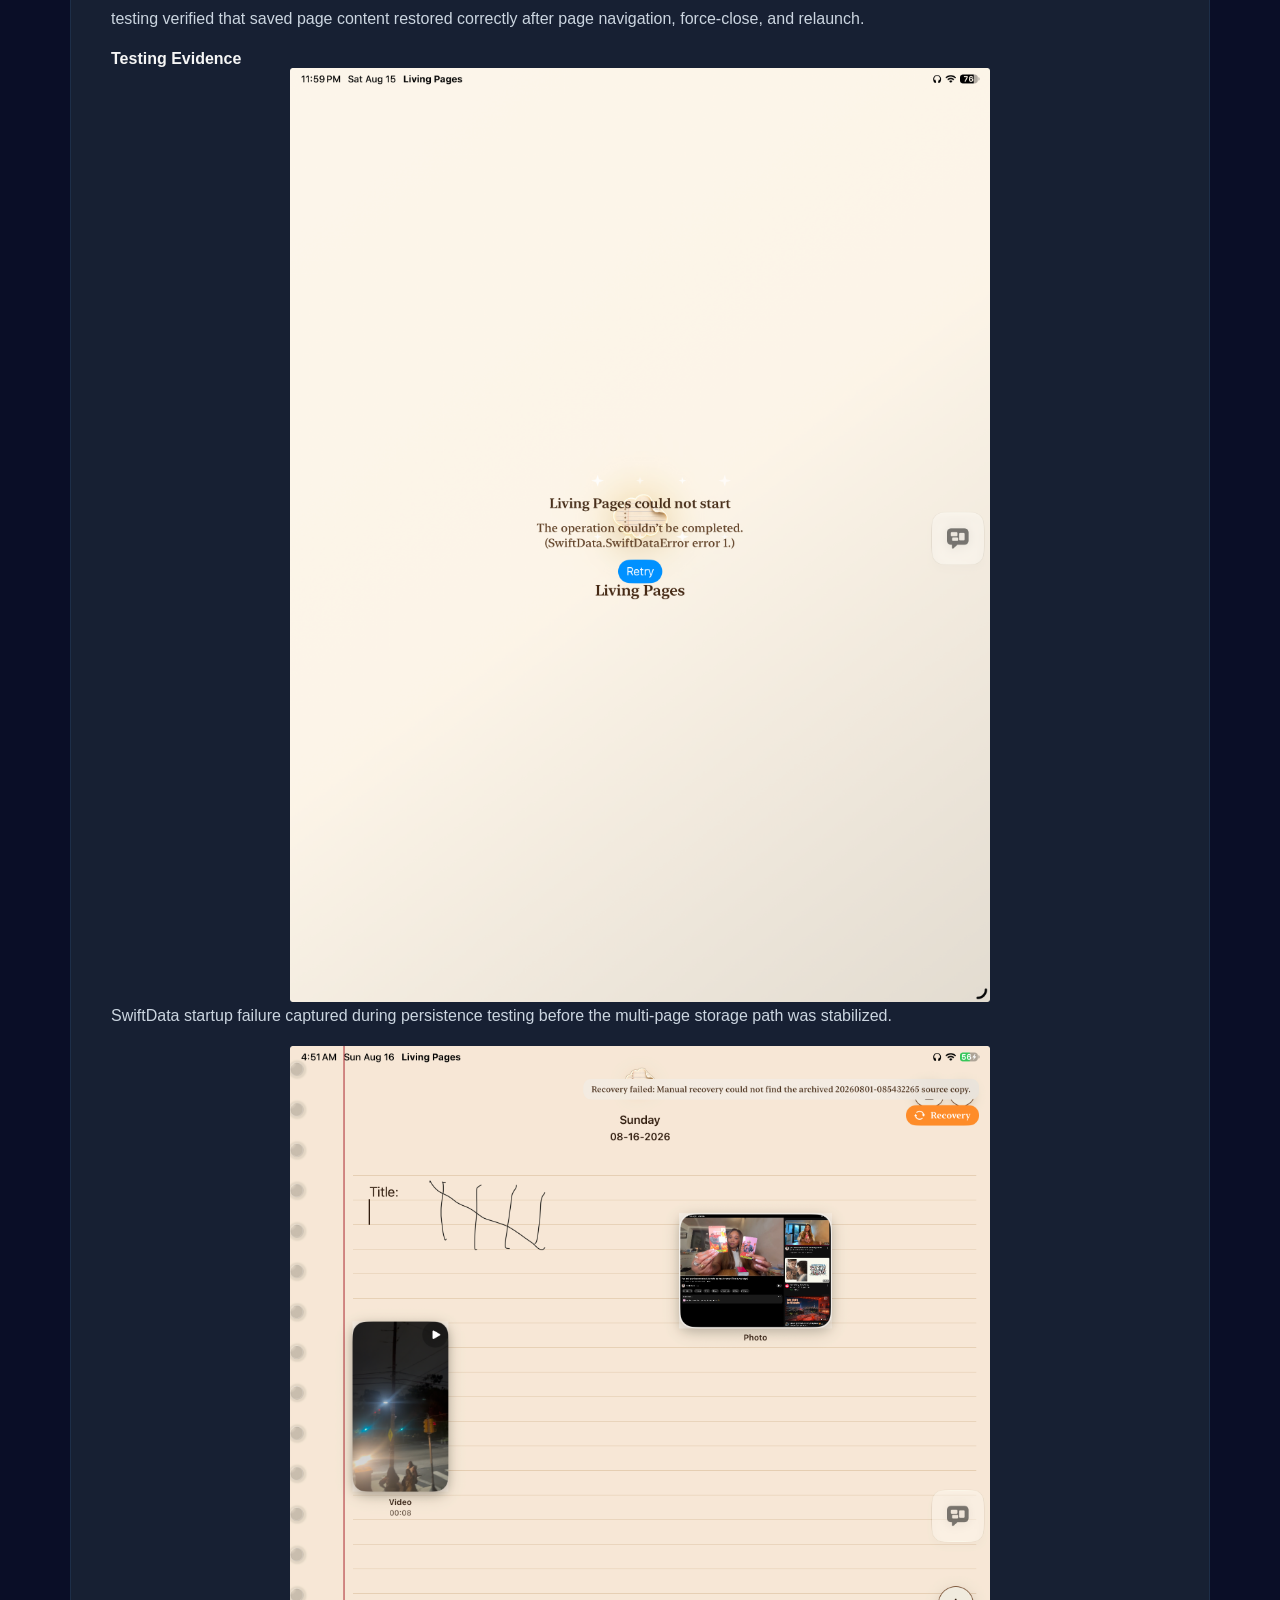
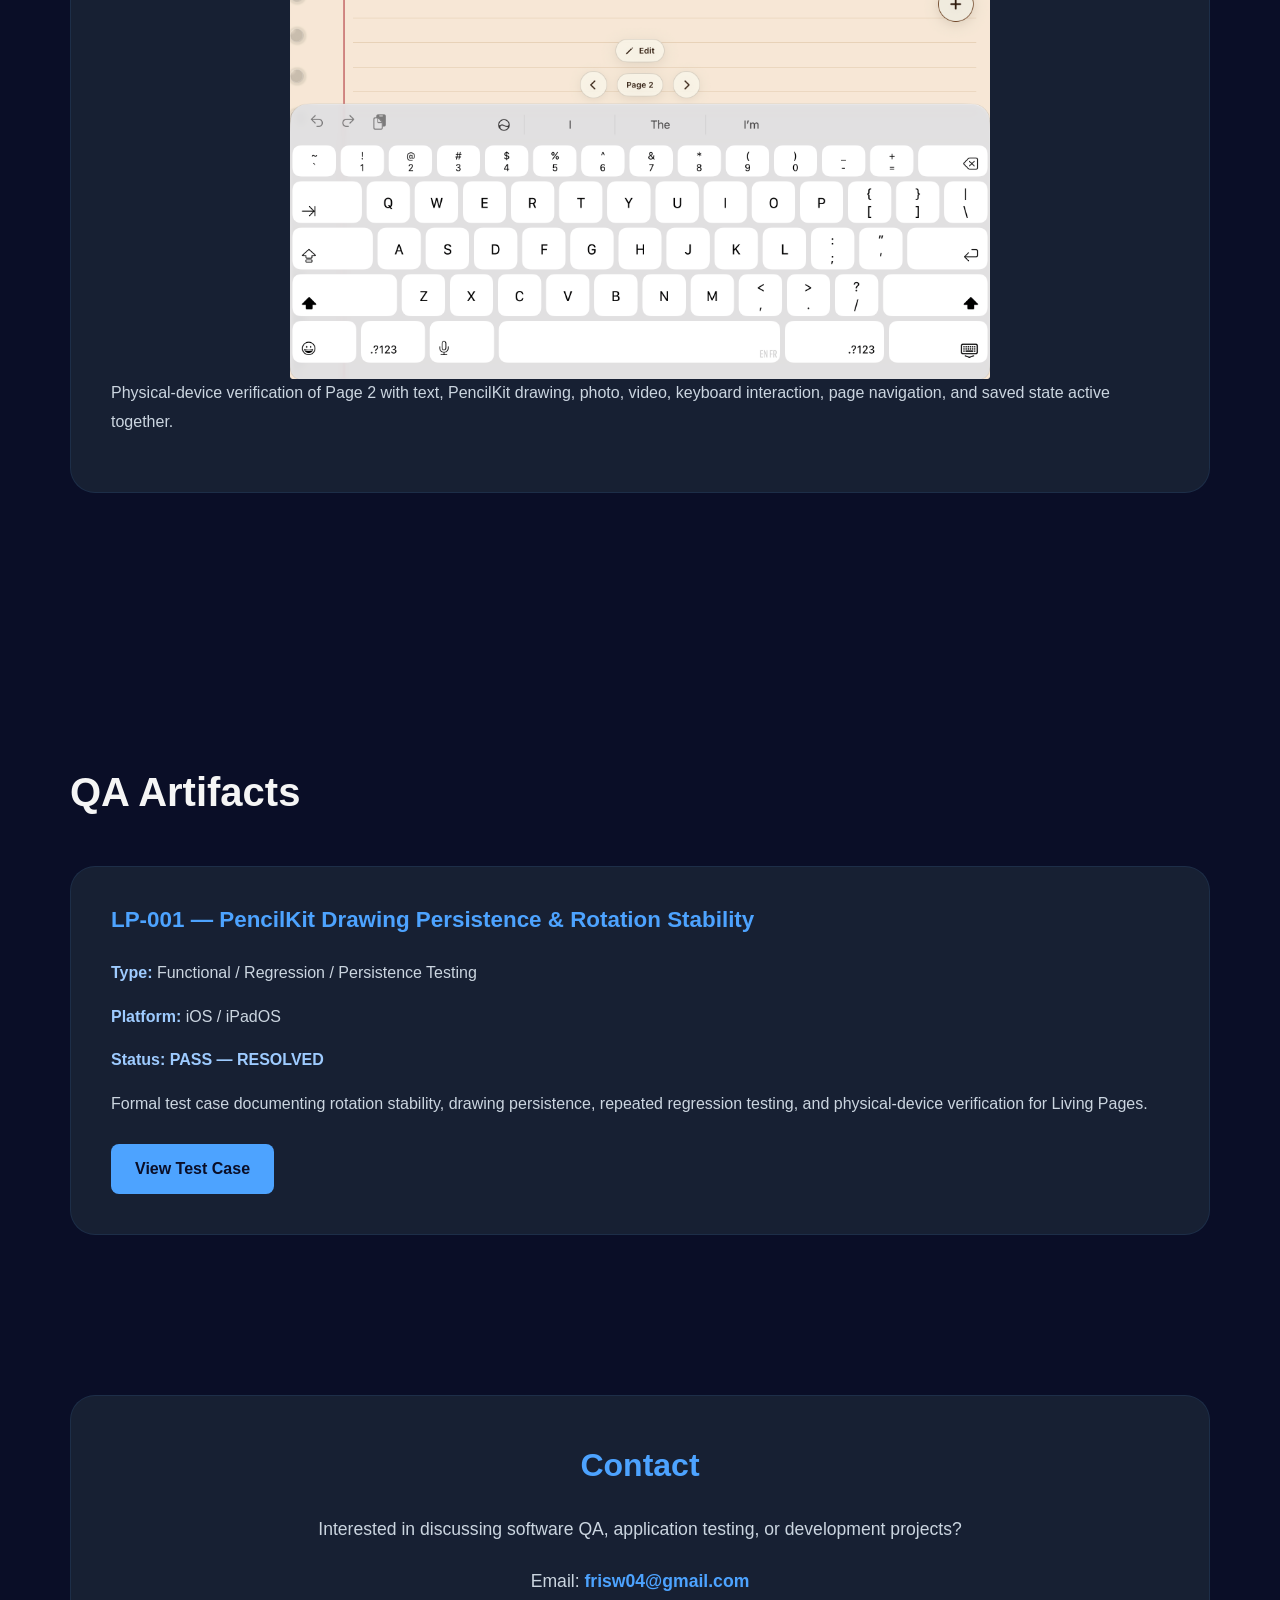
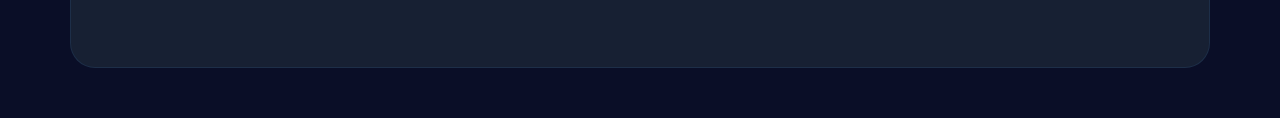
==== commit 71ba64d3: "Add QA artifacts and polish portfolio content" ====
--- a/index.html
+++ b/index.html
@@ -43,6 +43,10 @@
 
 <li>
 <a href="#case-studies">Case Studies</a>
+</li>
+
+<li>
+<a href="#qa-artifacts">Artifacts</a>
 </li>
 
 <li>
@@ -103,7 +107,7 @@
 
 
 
-<a href="documents/Whitney_Frisby_QA_AI_Testing_Resume.pdf"></a>>
+<a href="documents/Whitney_Frisby_QA_AI_Testing_Resume.pdf">
 
 <button>
 Download Resume
@@ -149,8 +153,8 @@
 
 Through my independent iOS/iPadOS application project,
 Living Pages, I have gained hands-on experience testing
-SwiftUI applications, SwiftData persistence, CloudKit
-synchronization, PencilKit drawing behavior, and
+SwiftUI applications, SwiftData persistence, PencilKit
+drawing behavior, and
 cross-device user experiences.
 
 </p>
@@ -286,8 +290,6 @@
 
 <li>SwiftData persistence testing</li>
 
-<li>CloudKit synchronization testing</li>
-
 <li>PencilKit drawing behavior testing</li>
 
 </ul>
@@ -345,8 +347,9 @@
 
     <strong>Result:</strong>
 
-    Improved understanding of PencilKit lifecycle behavior,
-    drawing state management, and persistence timing.
+    Restored stable PencilKit drawing behavior across device rotation and page-state changes.
+    Regression testing confirmed drawings remained visible and correctly positioned through rotation,
+    page navigation, relaunch, and persistence scenarios.
 
     </p>
 
@@ -463,8 +466,9 @@
 
     <p>
     <strong>Result:</strong>
-    Multi-page state became reliably page-scoped, Page 2 content persisted correctly,
-    and saved journal content restored after navigation and relaunch testing.
+    Multi-page state became reliably page-scoped, allowing Page 1 and Page 2 to retain their own text,
+    drawings, and attachments. Regression testing verified that saved page content restored correctly
+    after page navigation, force-close, and relaunch.
     </p>
 
     <div class="evidence">
@@ -490,6 +494,36 @@
     </div>
 </div>
 </section>
+
+<section id="qa-artifacts">
+
+<h2>
+QA Artifacts
+</h2>
+
+<div class="qa-artifact-card">
+    <h3>
+    LP-001 — PencilKit Drawing Persistence &amp; Rotation Stability
+    </h3>
+
+    <p><strong>Type:</strong> Functional / Regression / Persistence Testing</p>
+
+    <p><strong>Platform:</strong> iOS / iPadOS</p>
+
+    <p><strong>Status:</strong> <span class="artifact-status">PASS — RESOLVED</span></p>
+
+    <p>
+    Formal test case documenting rotation stability, drawing persistence,
+    repeated regression testing, and physical-device verification for Living Pages.
+    </p>
+
+    <a class="artifact-button" href="pages/lp-001-test-case.html">
+    View Test Case
+    </a>
+</div>
+
+</section>
+
 <section id="contact">
 
     <h2>Contact</h2>
--- a/css/style.css
+++ b/css/style.css
@@ -348,6 +348,213 @@
 .case-study-card strong {
   color: #9ecbff;
   font-weight: 600;
+}
+
+/* ==================== QA ARTIFACTS SECTION ==================== */
+
+#qa-artifacts {
+  margin-top: 80px;
+  margin-bottom: 60px;
+}
+
+#qa-artifacts h2 {
+  color: #f5f5f5;
+  font-size: 2.5rem;
+  margin-bottom: 50px;
+}
+
+.qa-artifact-card {
+  background-color: #172033;
+  border-radius: 25px;
+  padding: 40px;
+  color: #f5f5f5;
+  border: 1px solid rgba(77, 163, 255, 0.1);
+  transition: all 0.3s ease;
+}
+
+.qa-artifact-card:hover {
+  border-color: rgba(77, 163, 255, 0.3);
+  box-shadow: 0 10px 30px rgba(77, 163, 255, 0.1);
+}
+
+.qa-artifact-card h3 {
+  color: #4da3ff;
+  margin-bottom: 25px;
+  font-size: 1.4rem;
+}
+
+.qa-artifact-card p {
+  color: #cbd5e0;
+  margin-bottom: 15px;
+  font-size: 1rem;
+  line-height: 1.8;
+}
+
+.qa-artifact-card strong {
+  color: #9ecbff;
+  font-weight: 600;
+}
+
+.artifact-status {
+  color: #9ecbff;
+  font-weight: 600;
+}
+
+.artifact-button {
+  display: inline-block;
+  margin-top: 10px;
+  background-color: #4da3ff;
+  color: #0a0e27;
+  border-radius: 8px;
+  padding: 12px 24px;
+  font-weight: 700;
+  transition: all 0.3s ease;
+}
+
+.artifact-button:hover {
+  background-color: #3d8ae6;
+  transform: translateY(-2px);
+  box-shadow: 0 10px 20px rgba(77, 163, 255, 0.2);
+}
+
+/* ==================== QA TEST CASE PAGE ==================== */
+
+#test-case-page {
+  padding-top: 60px;
+}
+
+.test-case-header {
+  margin-bottom: 40px;
+}
+
+.test-case-header h1 {
+  color: #4da3ff;
+  font-size: 2.5rem;
+  margin-bottom: 25px;
+}
+
+.test-case-meta {
+  display: grid;
+  grid-template-columns: repeat(2, minmax(0, 1fr));
+  gap: 15px 30px;
+  margin: 0;
+  padding: 25px;
+  background-color: rgba(23, 32, 51, 0.75);
+  border: 1px solid rgba(77, 163, 255, 0.1);
+  border-radius: 15px;
+}
+
+.test-case-meta div {
+  display: grid;
+  grid-template-columns: 145px 1fr;
+  gap: 10px;
+}
+
+.test-case-meta dt {
+  color: #9ecbff;
+  font-weight: 600;
+}
+
+.test-case-meta dd {
+  color: #cbd5e0;
+  margin: 0;
+}
+
+.test-case-content {
+  background-color: #172033;
+  border-radius: 25px;
+  padding: 40px;
+  border: 1px solid rgba(77, 163, 255, 0.1);
+}
+
+.test-case-content h2 {
+  color: #4da3ff;
+  font-size: 1.7rem;
+  margin: 35px 0 20px;
+}
+
+.test-case-content h2:first-child {
+  margin-top: 0;
+}
+
+.test-case-content p {
+  color: #cbd5e0;
+  font-size: 1rem;
+  line-height: 1.8;
+}
+
+.test-case-content ul,
+.test-case-content ol {
+  color: #cbd5e0;
+  margin: 0 0 20px 25px;
+}
+
+.test-case-content li {
+  margin-bottom: 10px;
+  padding-left: 5px;
+}
+
+.test-case-results {
+  width: 100%;
+  border-collapse: collapse;
+  margin: 10px 0 20px;
+  color: #cbd5e0;
+}
+
+.test-case-results th,
+.test-case-results td {
+  padding: 12px 15px;
+  text-align: left;
+  border-bottom: 1px solid rgba(77, 163, 255, 0.15);
+}
+
+.test-case-results th {
+  color: #9ecbff;
+  font-weight: 600;
+}
+
+.test-case-results td:last-child {
+  color: #9ecbff;
+  font-weight: 600;
+}
+
+.test-case-evidence {
+  padding: 20px;
+  background-color: rgba(10, 14, 39, 0.35);
+  border-radius: 12px;
+}
+
+.test-case-evidence-image {
+  display: block;
+  width: 100%;
+  max-width: 100%;
+  height: auto;
+  border-radius: 8px;
+}
+
+.test-case-evidence-caption {
+  margin: 15px 0 0;
+  color: #a0aec0;
+  font-size: 0.95rem;
+  line-height: 1.6;
+}
+
+.test-case-status {
+  color: #9ecbff;
+  font-size: 1.3rem;
+  font-weight: 700;
+}
+
+.back-to-artifacts {
+  display: inline-block;
+  margin-top: 30px;
+  color: #4da3ff;
+  font-weight: 600;
+}
+
+.back-to-artifacts:hover {
+  color: #3d8ae6;
+  text-decoration: underline;
 }
 
 /* ==================== CONTACT SECTION ==================== */
@@ -488,6 +695,34 @@
     font-size: 0.95rem;
   }
 
+  .qa-artifact-card {
+    padding: 30px 25px;
+  }
+
+  .qa-artifact-card h3 {
+    font-size: 1.2rem;
+  }
+
+  .qa-artifact-card p {
+    font-size: 0.95rem;
+  }
+
+  #test-case-page {
+    padding-top: 30px;
+  }
+
+  .test-case-header h1 {
+    font-size: 2rem;
+  }
+
+  .test-case-content {
+    padding: 30px 25px;
+  }
+
+  .test-case-meta {
+    grid-template-columns: 1fr;
+  }
+
   #contact {
     padding: 40px 25px;
   }
@@ -600,6 +835,47 @@
   .case-study-card p {
     font-size: 0.9rem;
     margin-bottom: 12px;
+  }
+
+  .qa-artifact-card {
+    padding: 20px;
+  }
+
+  .qa-artifact-card h3 {
+    font-size: 1.1rem;
+    margin-bottom: 15px;
+  }
+
+  .qa-artifact-card p {
+    font-size: 0.9rem;
+    margin-bottom: 12px;
+  }
+
+  .test-case-header h1 {
+    font-size: 1.6rem;
+  }
+
+  .test-case-content {
+    padding: 20px;
+  }
+
+  .test-case-content h2 {
+    font-size: 1.3rem;
+  }
+
+  .test-case-meta {
+    padding: 20px;
+  }
+
+  .test-case-meta div {
+    grid-template-columns: 1fr;
+    gap: 2px;
+  }
+
+  .test-case-results th,
+  .test-case-results td {
+    padding: 10px 8px;
+    font-size: 0.85rem;
   }
 
   #contact {
@@ -615,4 +891,4 @@
   #contact p {
     font-size: 0.95rem;
   }
-}+}
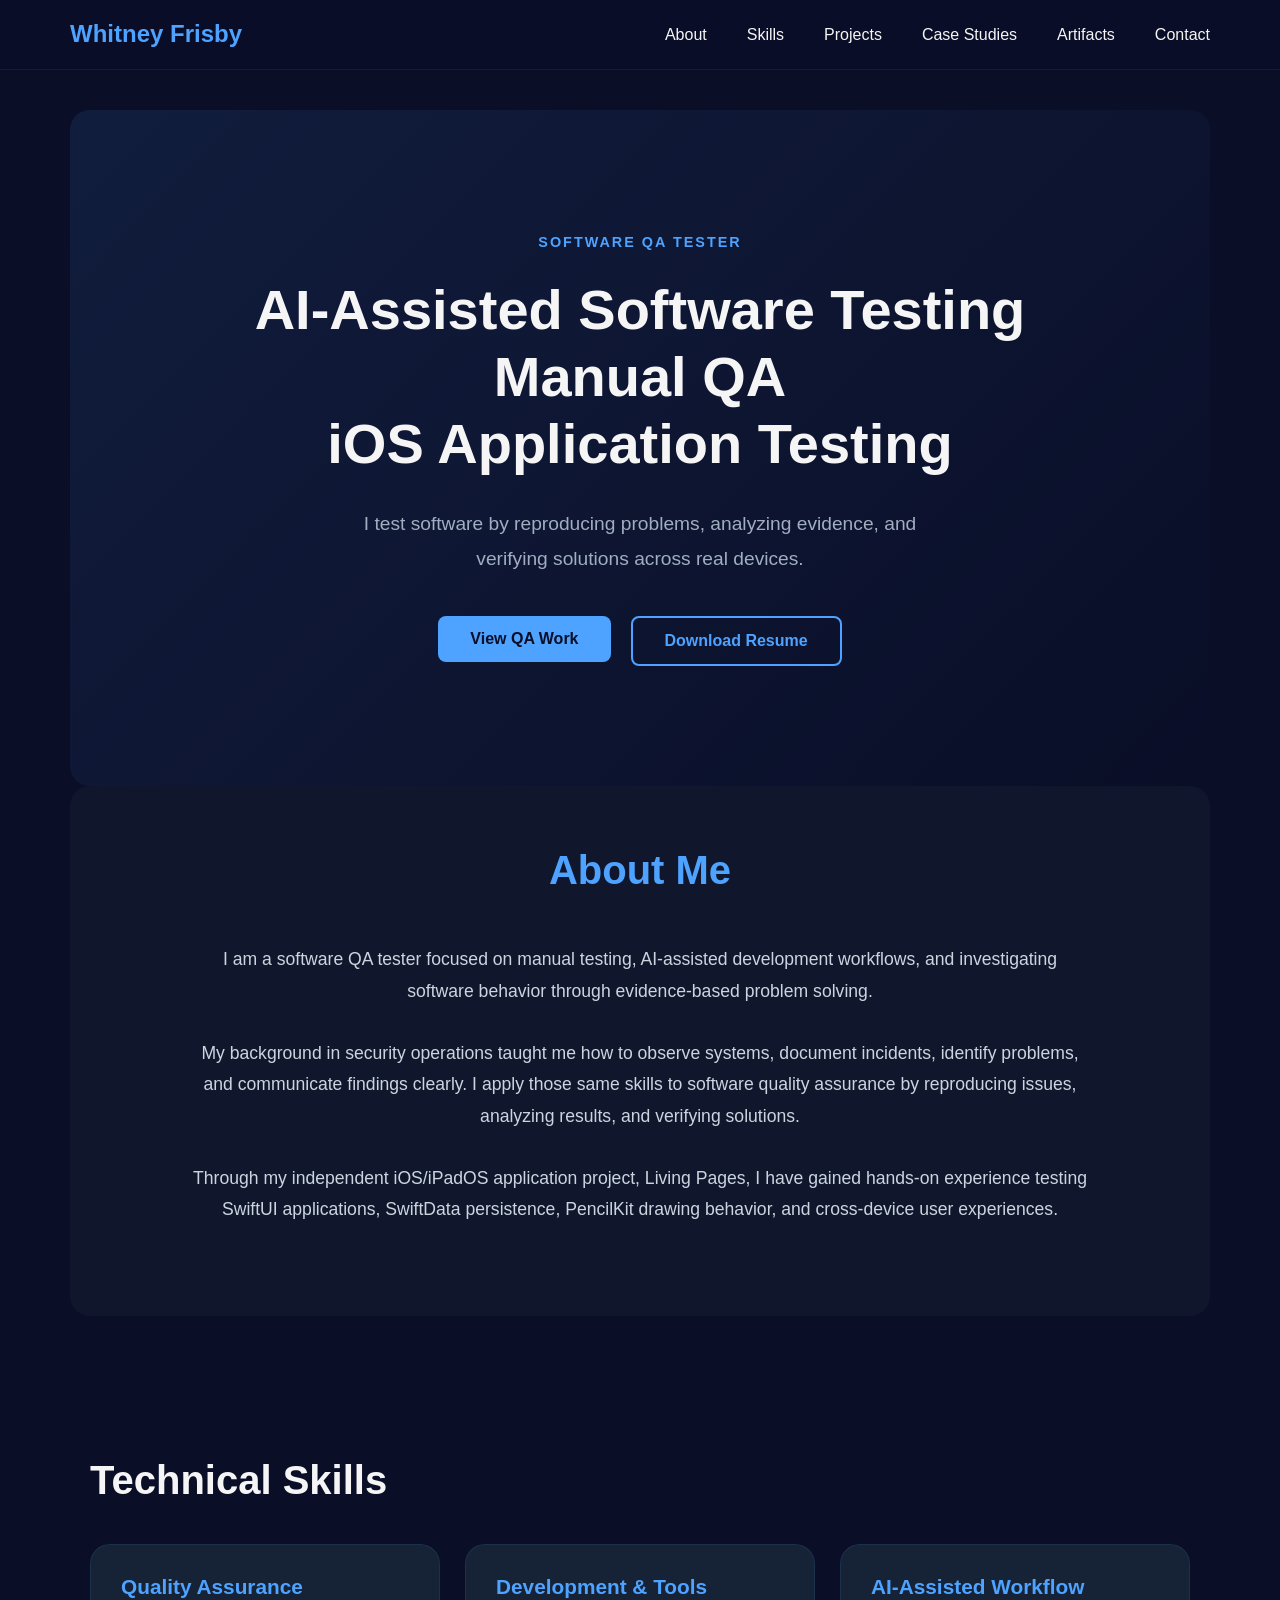
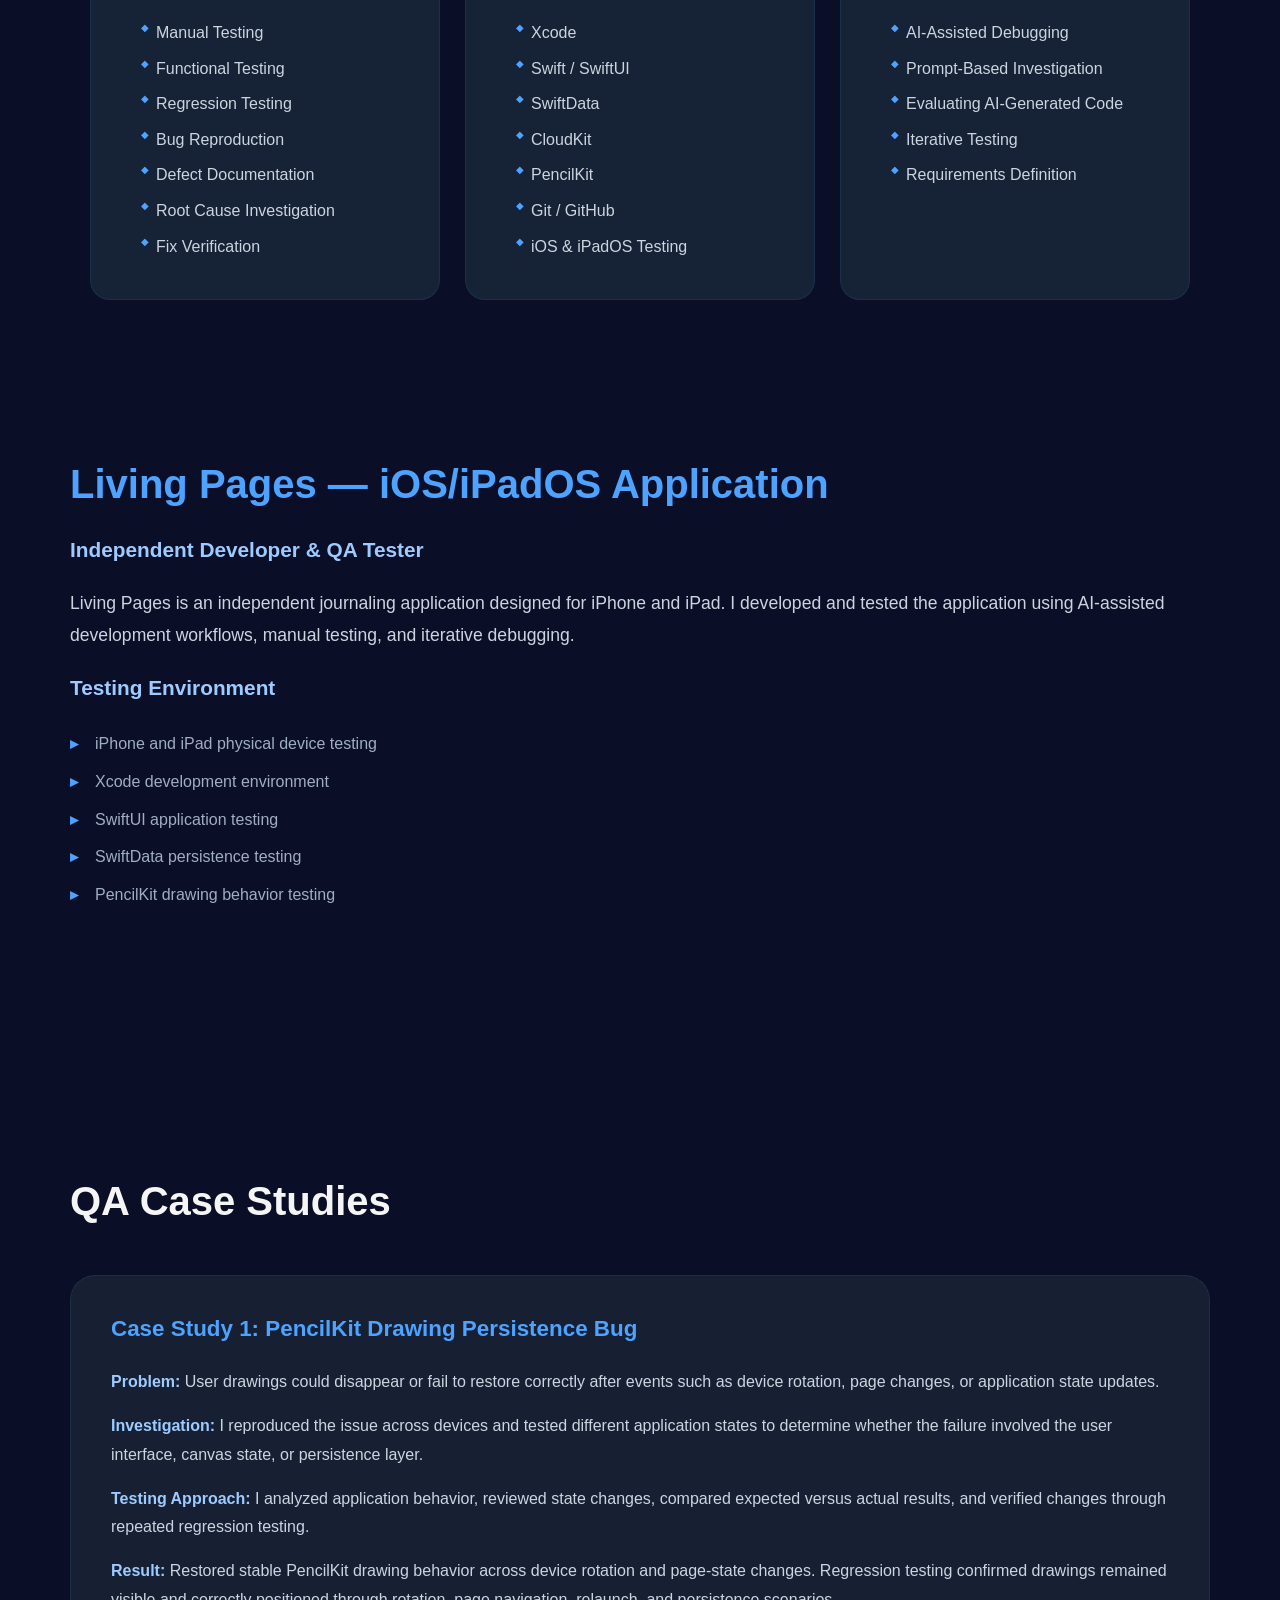
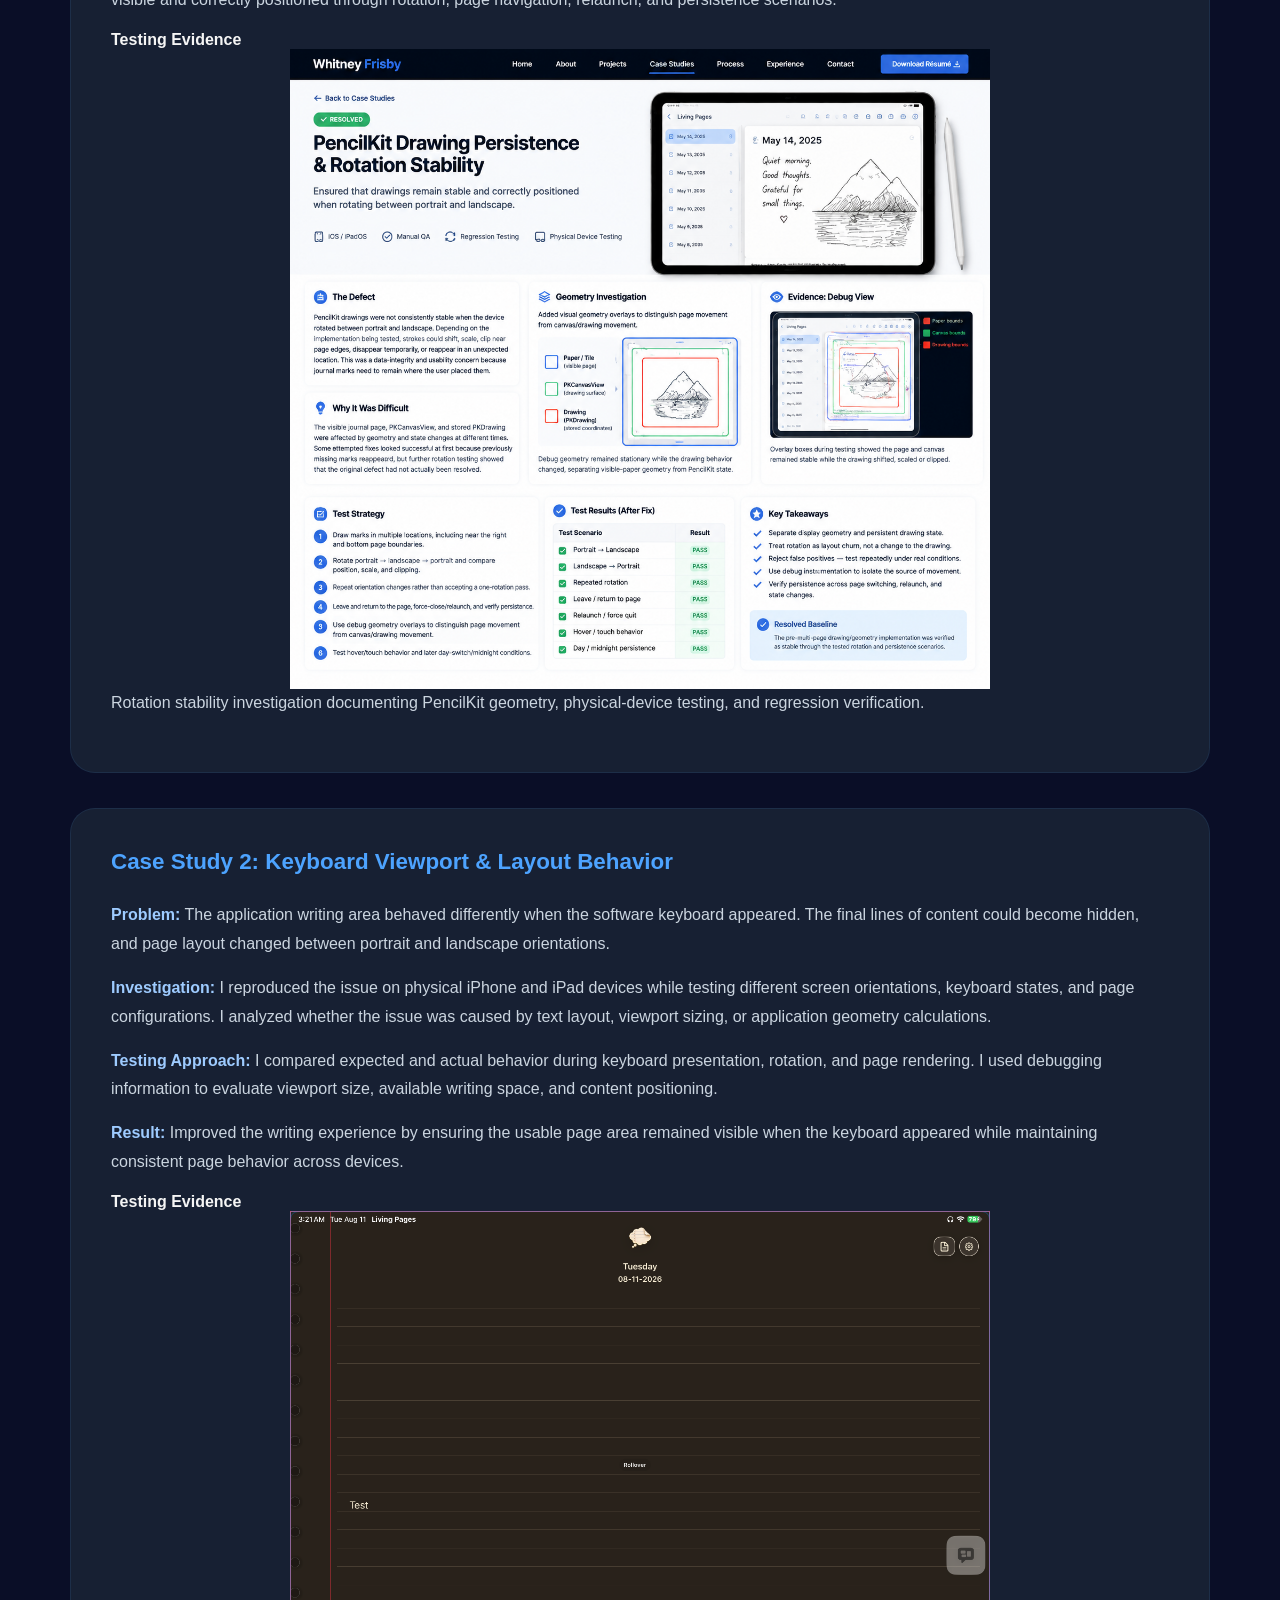
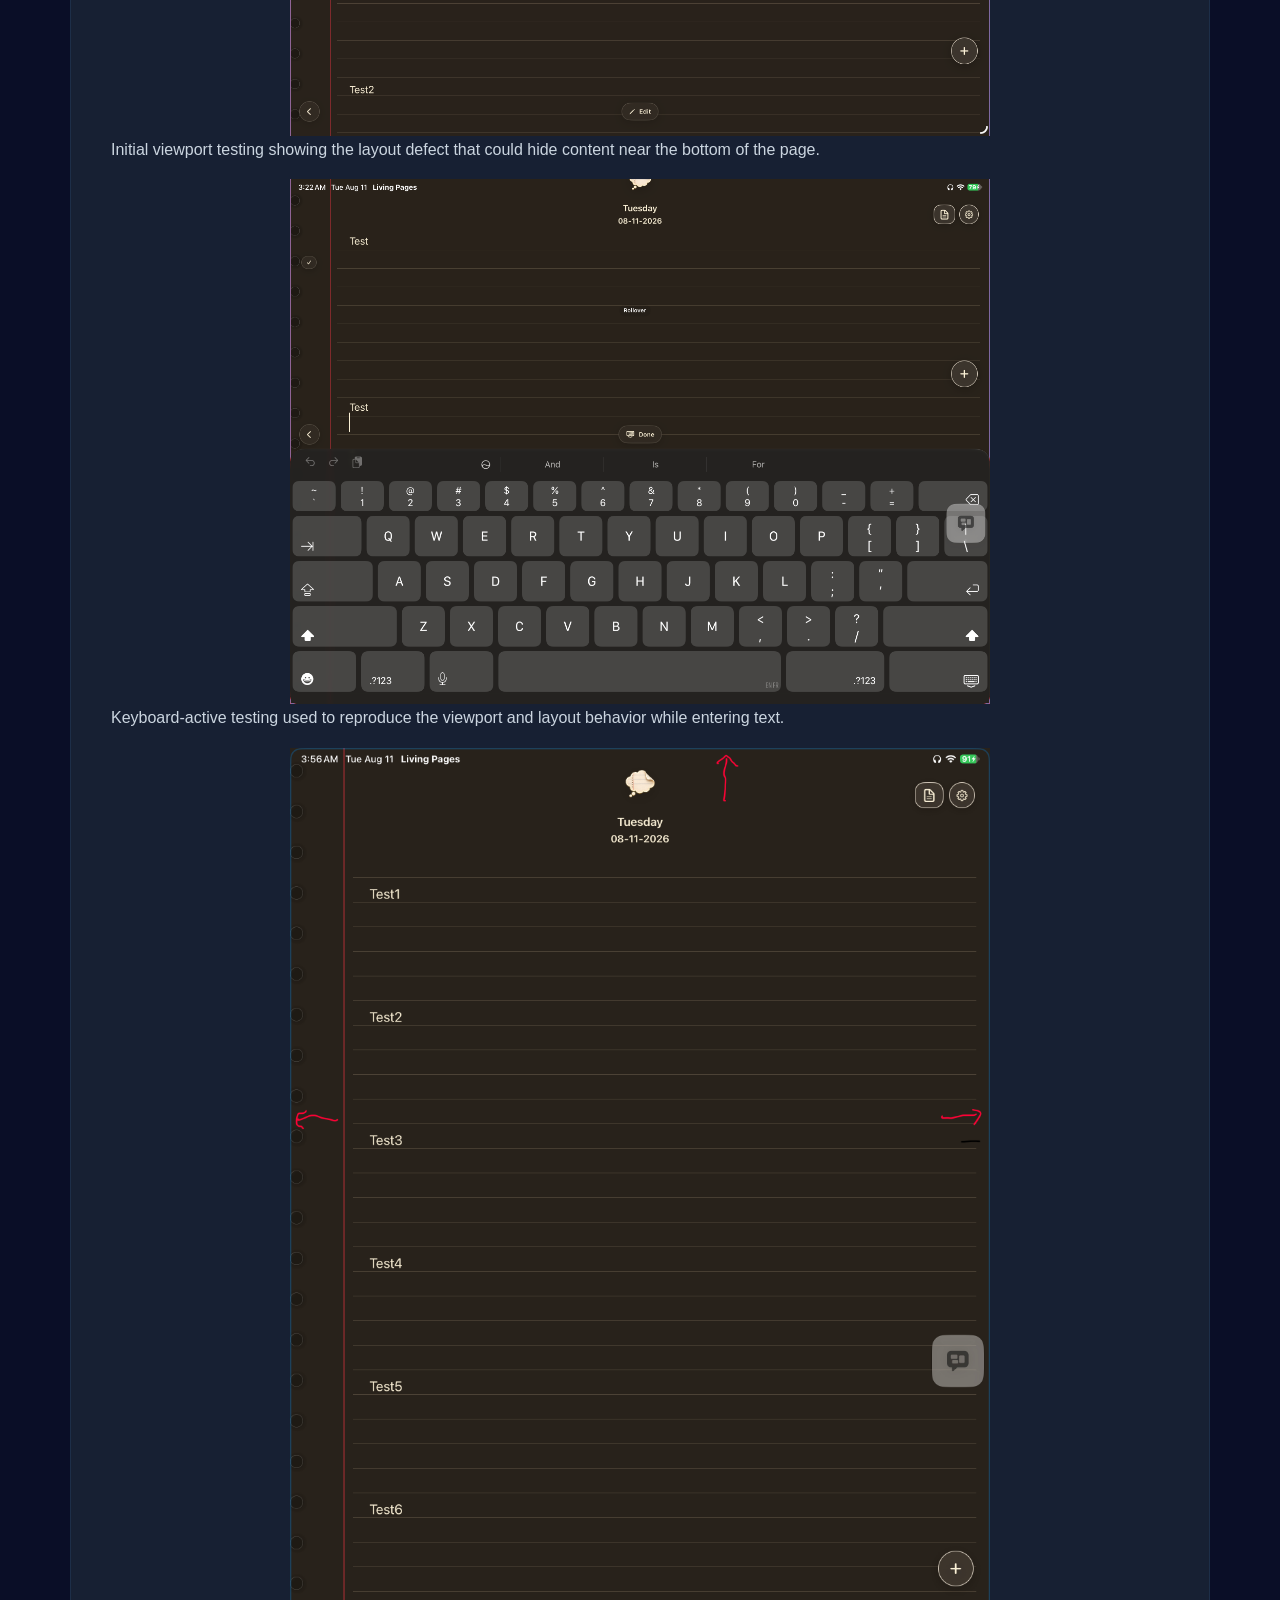
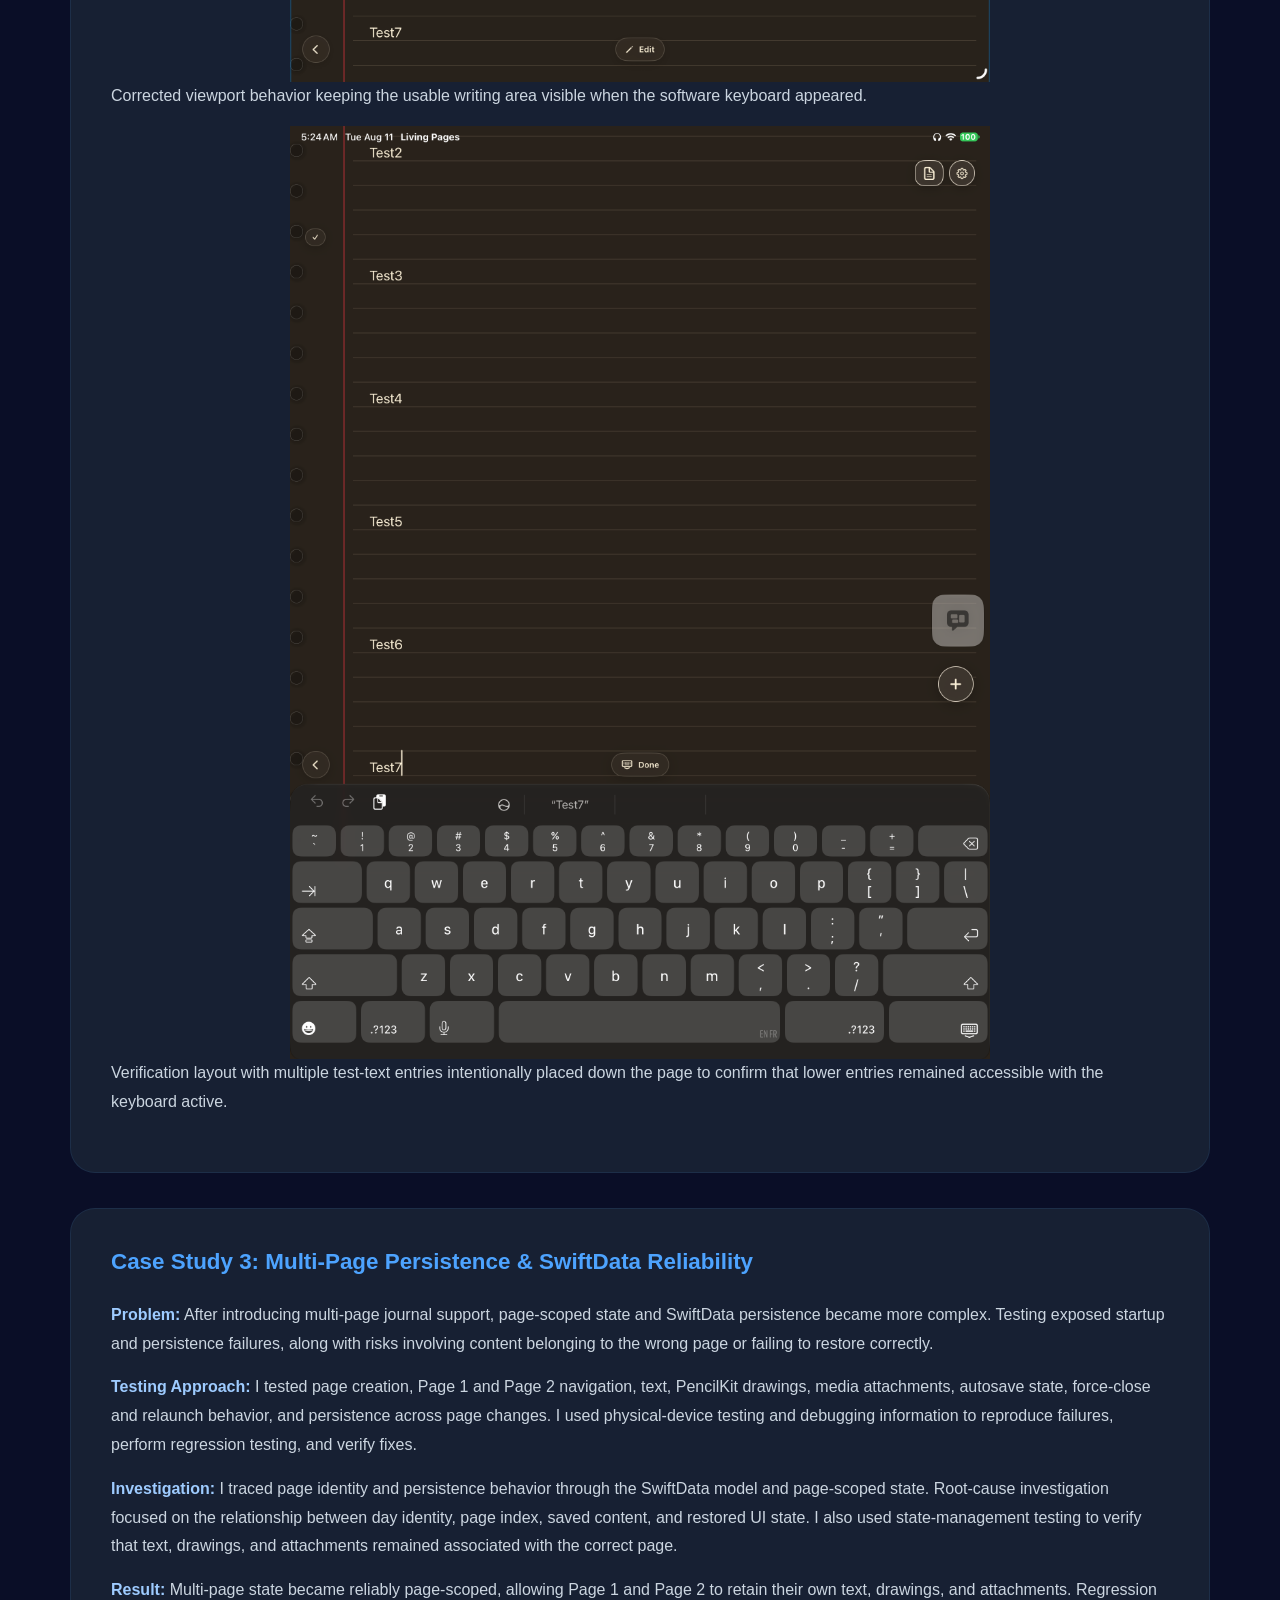
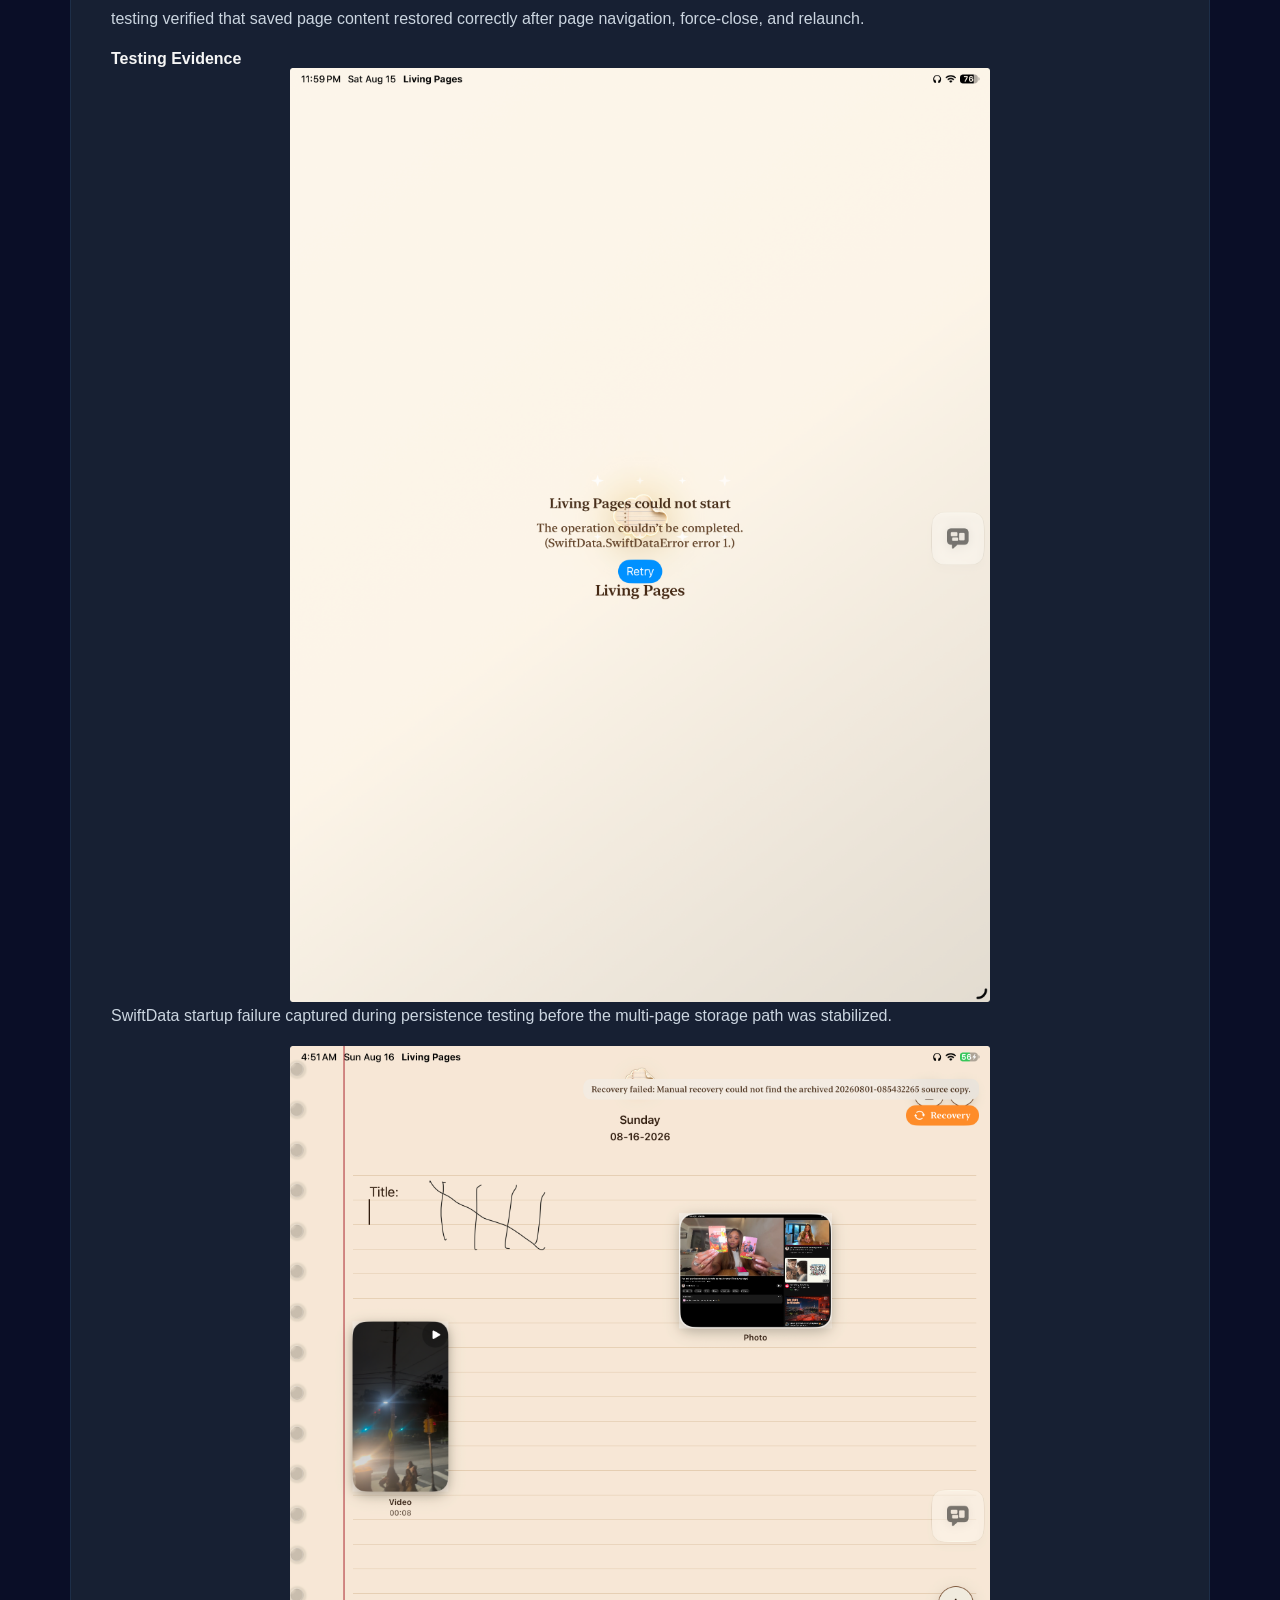
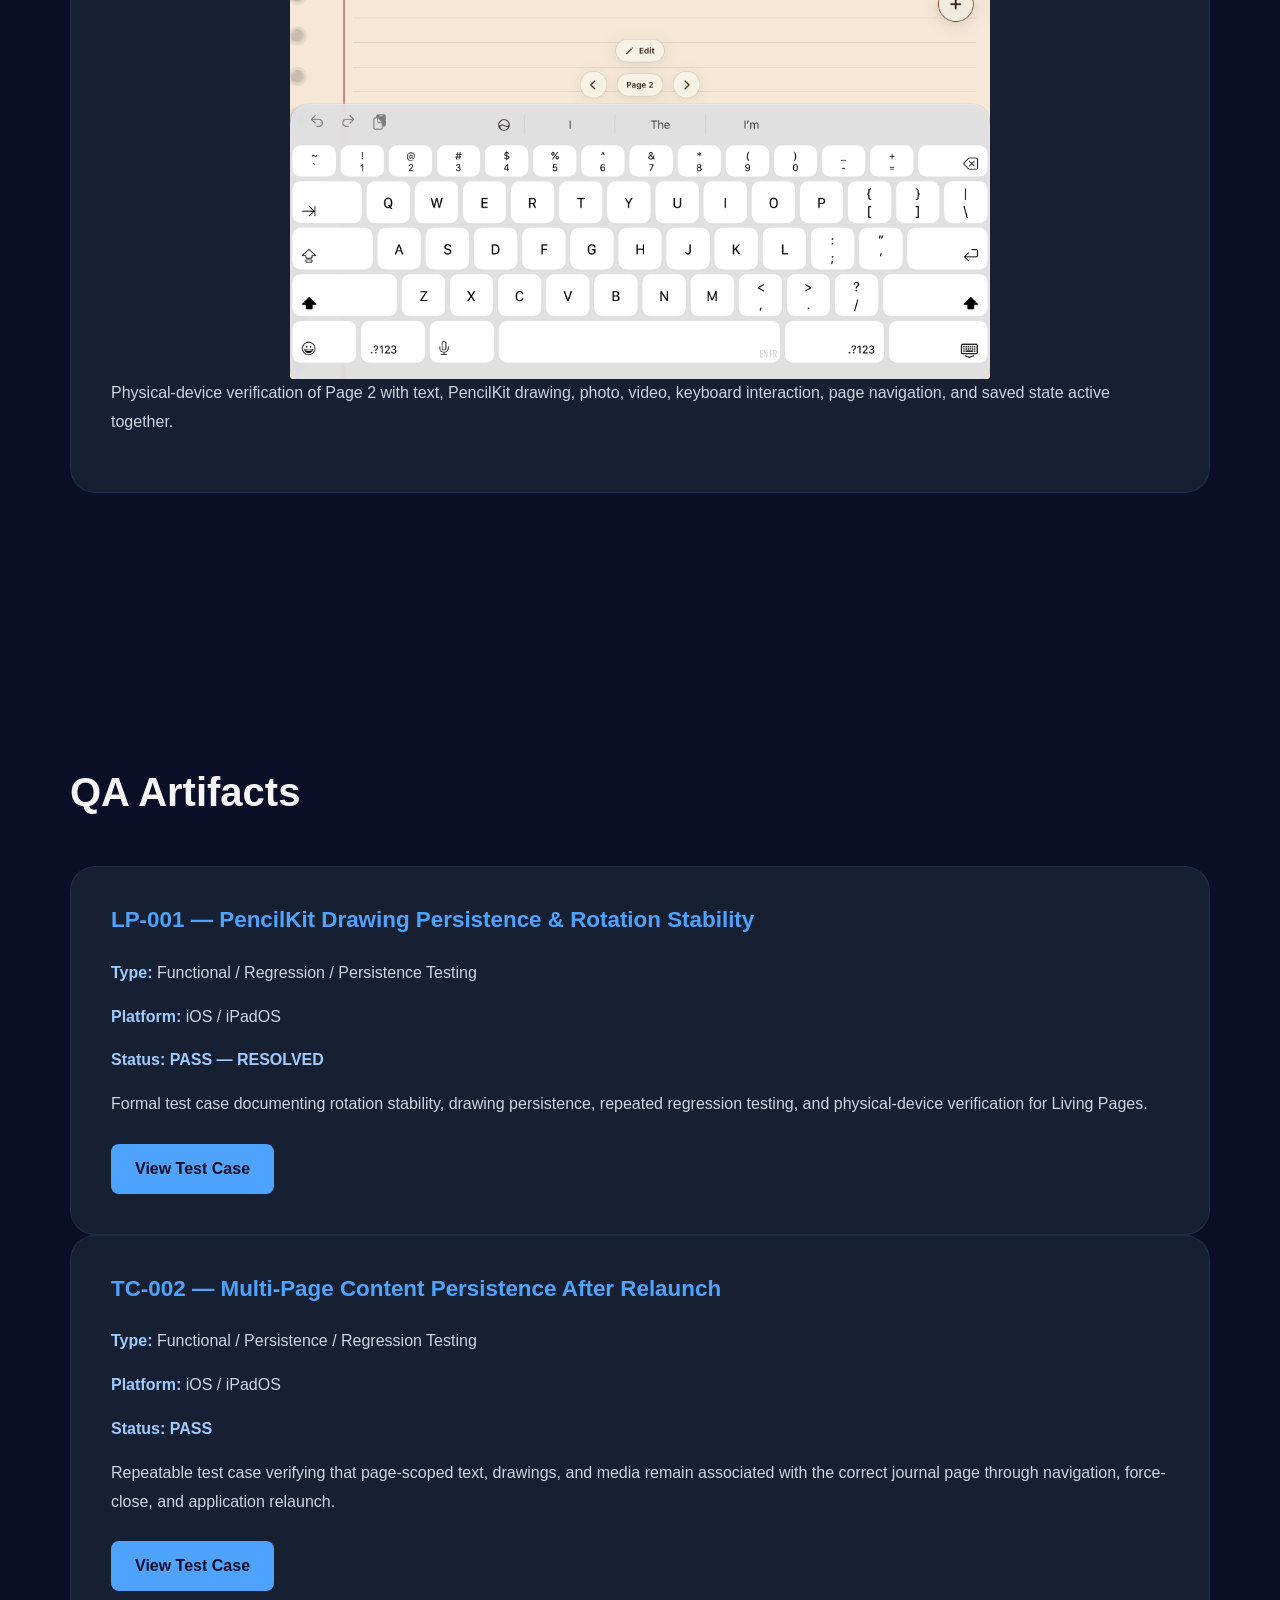
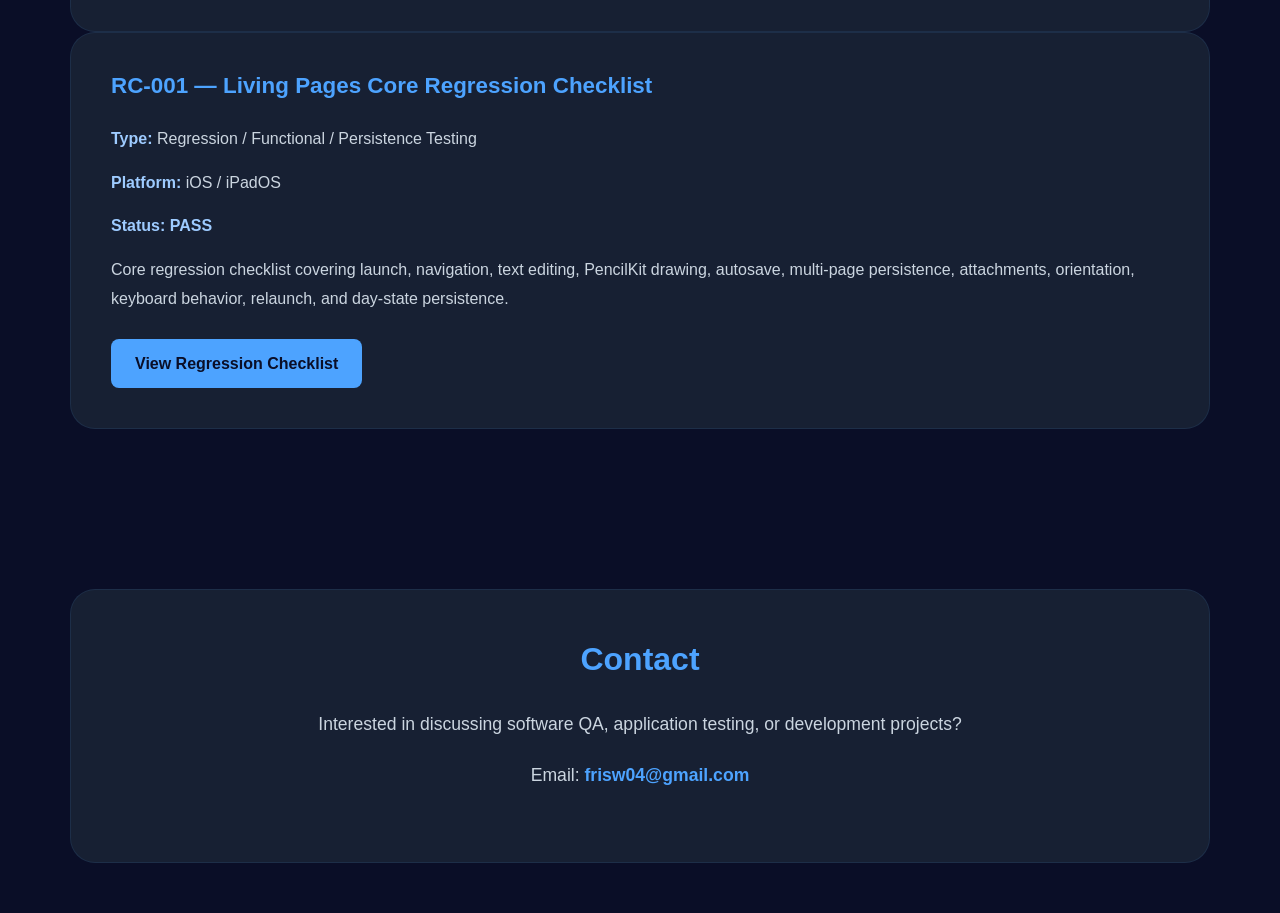
==== commit eec2c029: "Add persistence test case and regression checklist" ====
--- a/index.html
+++ b/index.html
@@ -522,6 +522,49 @@
     </a>
 </div>
 
+<div class="qa-artifact-card">
+    <h3>
+    TC-002 — Multi-Page Content Persistence After Relaunch
+    </h3>
+
+    <p><strong>Type:</strong> Functional / Persistence / Regression Testing</p>
+
+    <p><strong>Platform:</strong> iOS / iPadOS</p>
+
+    <p><strong>Status:</strong> <span class="artifact-status">PASS</span></p>
+
+    <p>
+    Repeatable test case verifying that page-scoped text, drawings, and media remain associated
+    with the correct journal page through navigation, force-close, and application relaunch.
+    </p>
+
+    <a class="artifact-button" href="pages/tc-002-page-persistence.html">
+    View Test Case
+    </a>
+</div>
+
+<div class="qa-artifact-card">
+    <h3>
+    RC-001 — Living Pages Core Regression Checklist
+    </h3>
+
+    <p><strong>Type:</strong> Regression / Functional / Persistence Testing</p>
+
+    <p><strong>Platform:</strong> iOS / iPadOS</p>
+
+    <p><strong>Status:</strong> <span class="artifact-status">PASS</span></p>
+
+    <p>
+    Core regression checklist covering launch, navigation, text editing, PencilKit drawing,
+    autosave, multi-page persistence, attachments, orientation, keyboard behavior, relaunch,
+    and day-state persistence.
+    </p>
+
+    <a class="artifact-button" href="pages/rc-001-living-pages-regression-checklist.html">
+    View Regression Checklist
+    </a>
+</div>
+
 </section>
 
 <section id="contact">
--- a/css/style.css
+++ b/css/style.css
@@ -557,6 +557,76 @@
   text-decoration: underline;
 }
 
+/* ==================== REGRESSION CHECKLIST PAGE ==================== */
+
+.regression-checklist-intro {
+  margin-bottom: 35px;
+}
+
+.regression-checklist-intro p:last-child {
+  margin-bottom: 0;
+}
+
+.checklist-category {
+  margin-top: 35px;
+}
+
+.checklist-category:first-child {
+  margin-top: 0;
+}
+
+.checklist-category h2 {
+  margin-bottom: 18px;
+}
+
+.checklist-items {
+  display: grid;
+  grid-template-columns: repeat(2, minmax(0, 1fr));
+  gap: 10px 25px;
+  list-style: none;
+  margin: 0;
+  padding: 0;
+}
+
+.checklist-items li {
+  display: flex;
+  align-items: flex-start;
+  gap: 10px;
+  margin: 0;
+  padding: 12px 15px;
+  color: #cbd5e0;
+  background-color: rgba(10, 14, 39, 0.35);
+  border: 1px solid rgba(77, 163, 255, 0.08);
+  border-radius: 8px;
+  line-height: 1.5;
+}
+
+.checklist-check {
+  flex: 0 0 auto;
+  color: #0a0e27;
+  background-color: #4da3ff;
+  border-radius: 50%;
+  width: 20px;
+  height: 20px;
+  display: inline-flex;
+  align-items: center;
+  justify-content: center;
+  font-size: 0.8rem;
+  font-weight: 700;
+  line-height: 1;
+  margin-top: 1px;
+}
+
+.regression-result {
+  margin-top: 35px;
+  padding-top: 30px;
+  border-top: 1px solid rgba(77, 163, 255, 0.15);
+}
+
+.regression-result h2 {
+  margin-top: 0;
+}
+
 /* ==================== CONTACT SECTION ==================== */
 
 #contact {
@@ -723,6 +793,10 @@
     grid-template-columns: 1fr;
   }
 
+  .checklist-items {
+    grid-template-columns: 1fr;
+  }
+
   #contact {
     padding: 40px 25px;
   }
